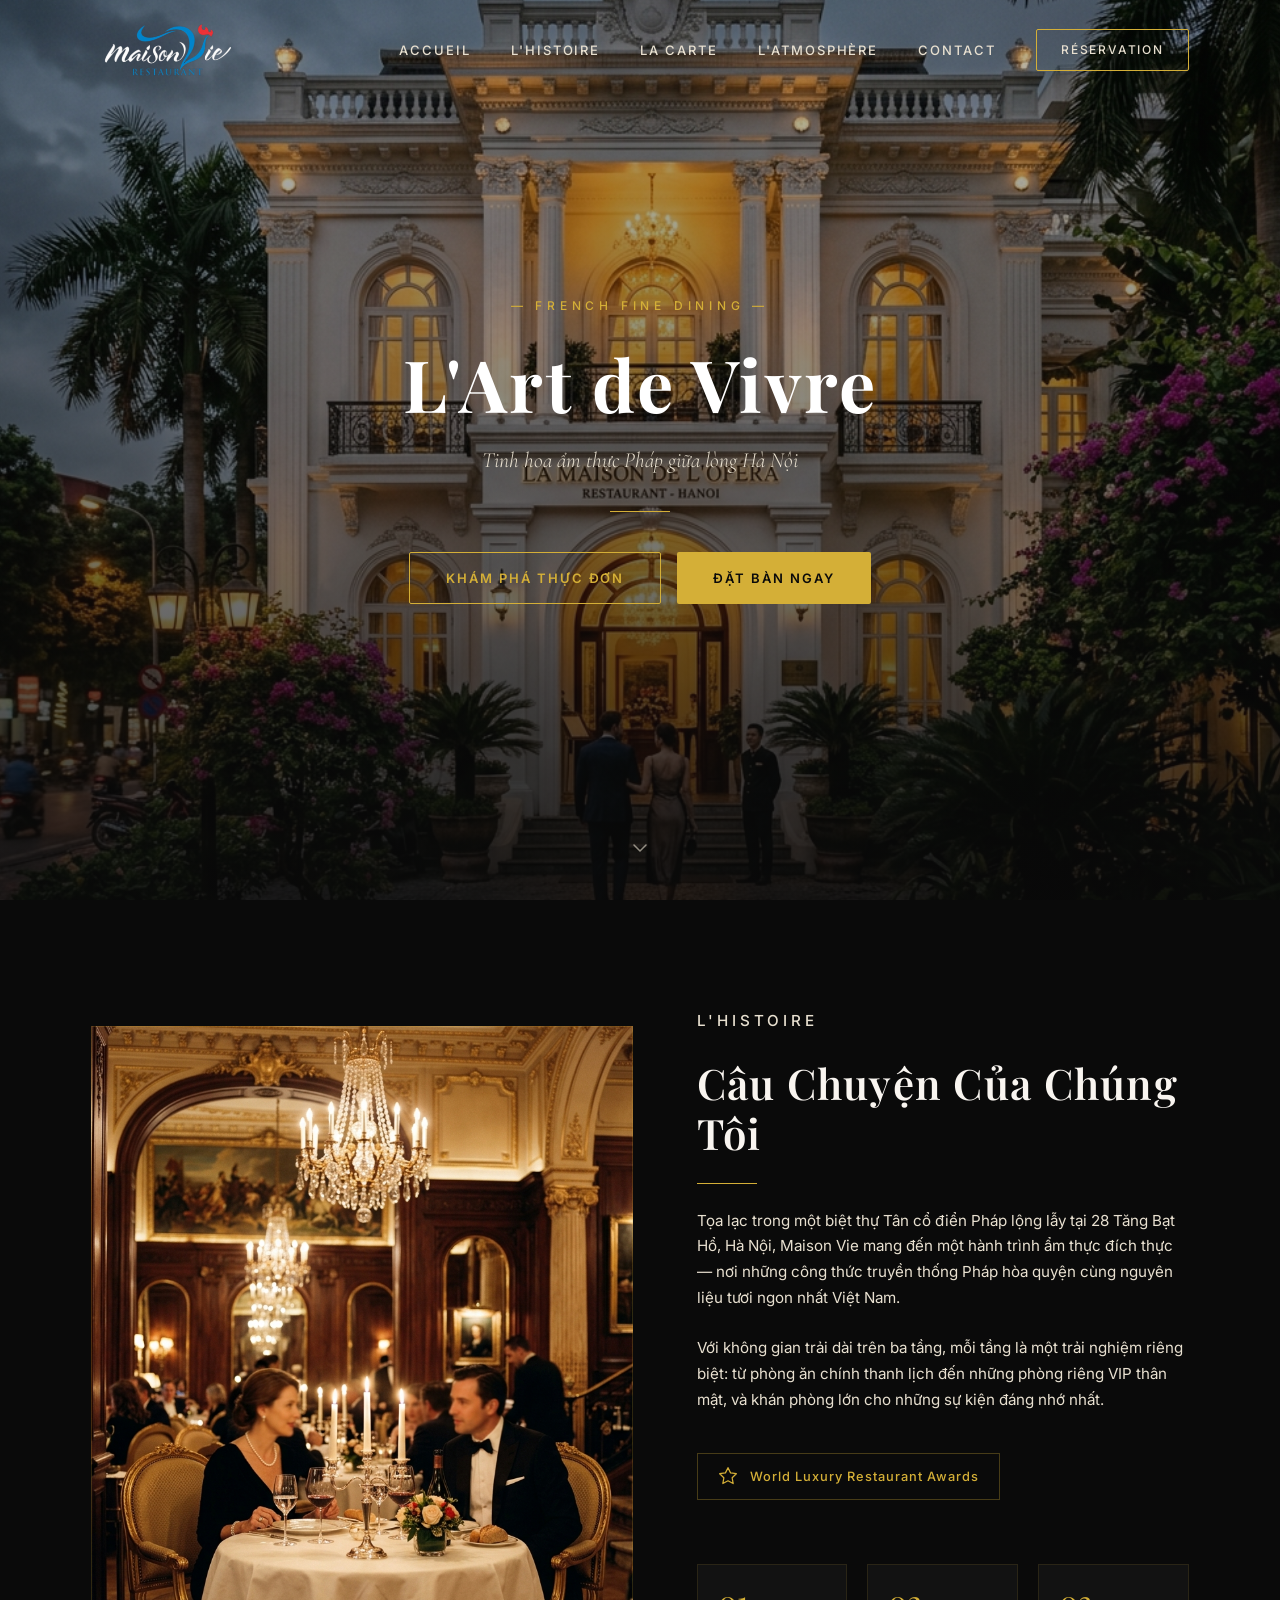
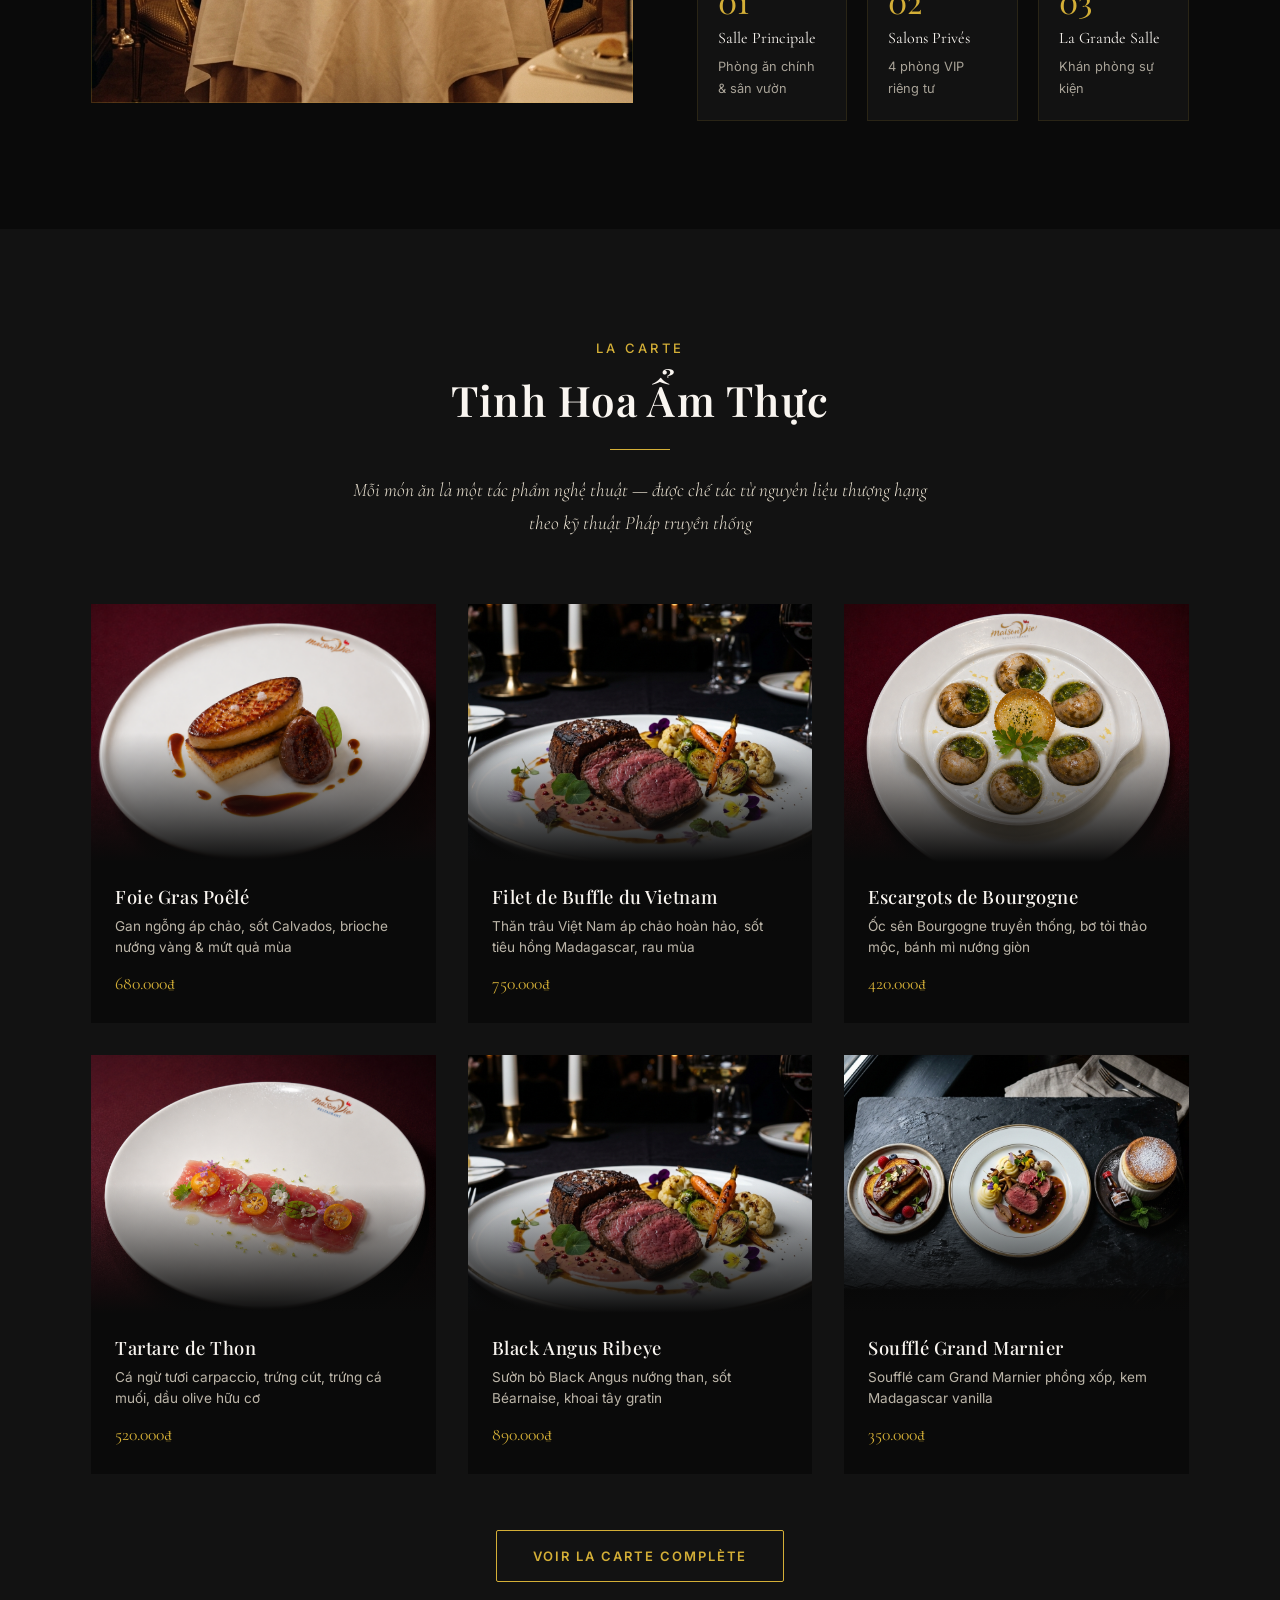
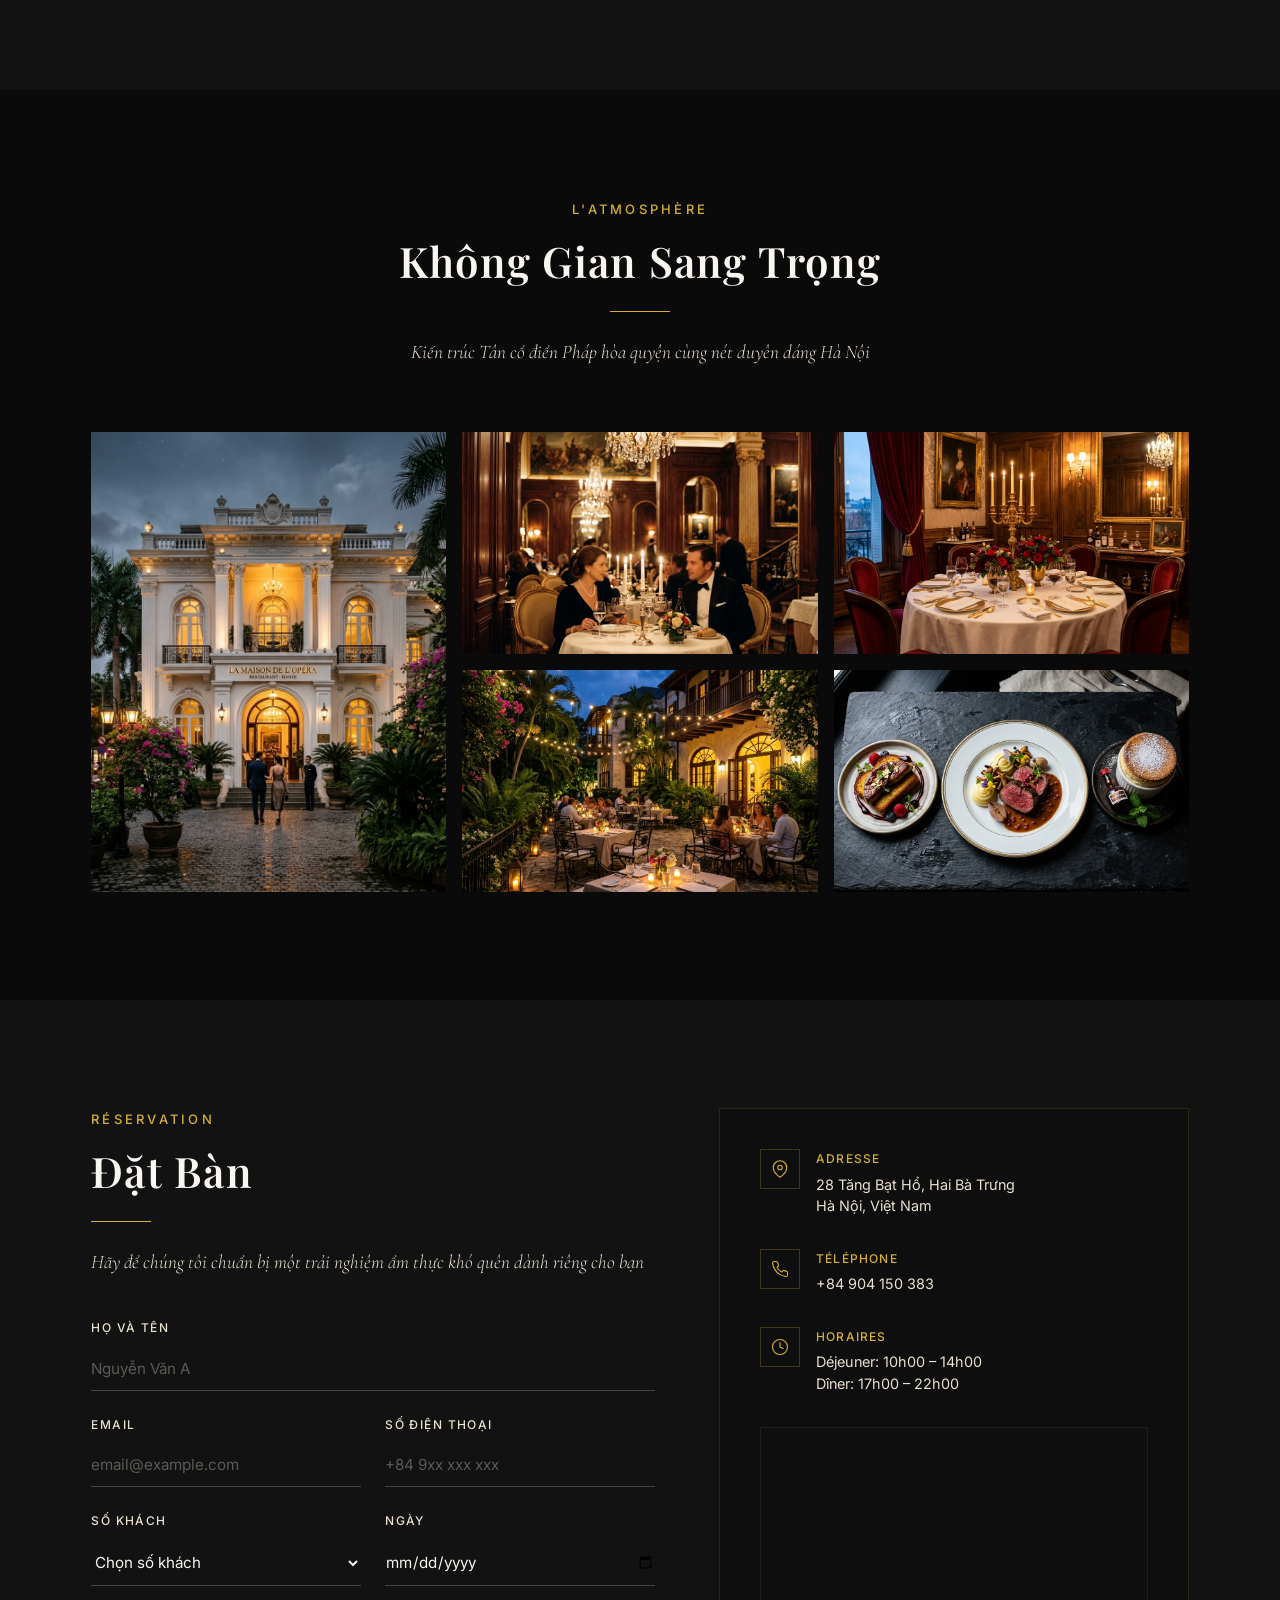
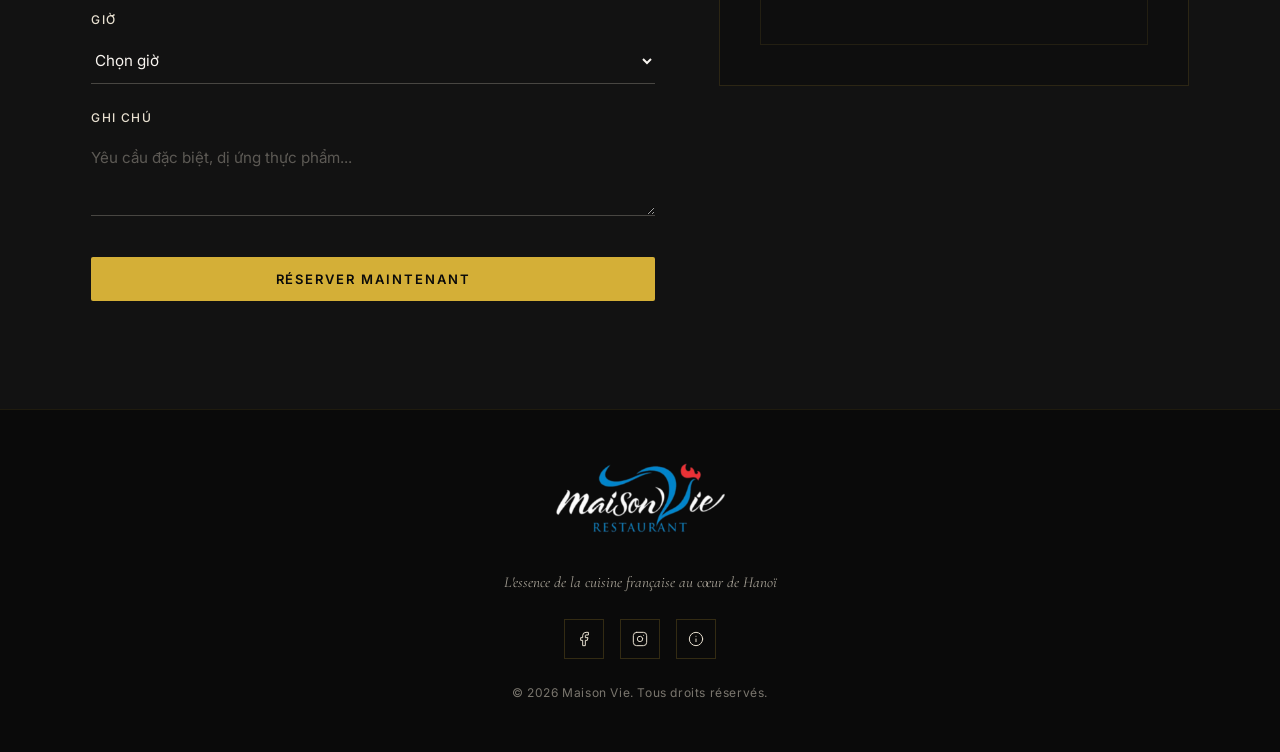
==== index.html @ a7f77b7d "Initial commit - UI/UX Nâng cấp bởi Antigravity" ====
<!DOCTYPE html>
<html lang="vi">
<head>
  <meta charset="UTF-8">
  <meta name="viewport" content="width=device-width, initial-scale=1.0">
  <title>Maison Vie | French Fine Dining — Hà Nội</title>
  <meta name="description" content="Nhà hàng Pháp Fine Dining tại Hà Nội. Trải nghiệm tinh hoa ẩm thực Pháp trong không gian biệt thự Tân cổ điển tại 28 Tăng Bạt Hổ.">
  <meta property="og:title" content="Maison Vie — L'Art de Vivre">
  <meta property="og:description" content="Tinh hoa ẩm thực Pháp giữa lòng Hà Nội. Đặt bàn ngay.">
  <meta property="og:type" content="restaurant">
  <link rel="stylesheet" href="style.css">
</head>
<body>

  <!-- ========== HEADER ========== -->
  <header class="header" id="header">
    <div class="container">
      <a href="index.html" class="logo"><img src="assets/images/logo.png" alt="Maison Vie Logo"></a>
      <nav class="nav-links" id="navLinks">
        <a href="index.html">Accueil</a>
        <a href="about.html">L'Histoire</a>
        <a href="menu.html">La Carte</a>
        <a href="gallery.html">L'Atmosphère</a>
        <a href="contact.html">Contact</a>
        <a href="#reservation" class="btn btn-outline nav-cta">Réservation</a>
      </nav>
      <button class="menu-toggle" id="menuToggle" aria-label="Menu">
        <span></span><span></span><span></span>
      </button>
    </div>
  </header>

  <!-- ========== HERO ========== -->
  <section class="hero" id="hero">
    <div class="hero-bg"></div>
    <div class="hero-overlay"></div>
    <div class="hero-content">
      <p class="hero-label">— French Fine Dining —</p>
      <h1 class="hero-title">L'Art de Vivre</h1>
      <p class="hero-subtitle">Tinh hoa ẩm thực Pháp giữa lòng Hà Nội</p>
      <div class="gold-line gold-line-center"></div>
      <div class="hero-buttons">
        <a href="menu.html" class="btn btn-outline">Khám Phá Thực Đơn</a>
        <a href="#reservation" class="btn btn-gold">Đặt Bàn Ngay</a>
      </div>
    </div>
    <div class="scroll-indicator">
      <svg xmlns="http://www.w3.org/2000/svg" viewBox="0 0 24 24" fill="none" stroke-width="1.5" stroke-linecap="round" stroke-linejoin="round"><path d="M6 9l6 6 6-6"/></svg>
    </div>
  </section>

  <!-- ========== ABOUT / L'HISTOIRE ========== -->
  <section class="about" id="about">
    <div class="container">
      <div class="about-grid">
        <div class="about-image reveal">
          <img src="assets/images/interior.png" alt="Nội thất Maison Vie" loading="lazy">
        </div>
        <div class="about-text">
          <p class="section-label reveal">L'Histoire</p>
          <h2 class="section-title reveal reveal-delay-1">Câu Chuyện Của Chúng Tôi</h2>
          <div class="gold-line reveal reveal-delay-2"></div>
          <p class="reveal reveal-delay-2">
            Tọa lạc trong một biệt thự Tân cổ điển Pháp lộng lẫy tại 28 Tăng Bạt Hổ, Hà Nội, Maison Vie mang đến một hành trình ẩm thực đích thực — nơi những công thức truyền thống Pháp hòa quyện cùng nguyên liệu tươi ngon nhất Việt Nam.
          </p>
          <p class="reveal reveal-delay-3">
            Với không gian trải dài trên ba tầng, mỗi tầng là một trải nghiệm riêng biệt: từ phòng ăn chính thanh lịch đến những phòng riêng VIP thân mật, và khán phòng lớn cho những sự kiện đáng nhớ nhất.
          </p>
          <div class="award-badge reveal reveal-delay-3">
            <svg xmlns="http://www.w3.org/2000/svg" viewBox="0 0 24 24" stroke-width="1.5" stroke-linecap="round" stroke-linejoin="round"><polygon points="12 2 15.09 8.26 22 9.27 17 14.14 18.18 21.02 12 17.77 5.82 21.02 7 14.14 2 9.27 8.91 8.26 12 2"/></svg>
            <span>World Luxury Restaurant Awards</span>
          </div>
          <div class="floors reveal reveal-delay-4">
            <div class="floor-card">
              <div class="floor-number">01</div>
              <div class="floor-name">Salle Principale</div>
              <div class="floor-desc">Phòng ăn chính & sân vườn</div>
            </div>
            <div class="floor-card">
              <div class="floor-number">02</div>
              <div class="floor-name">Salons Privés</div>
              <div class="floor-desc">4 phòng VIP riêng tư</div>
            </div>
            <div class="floor-card">
              <div class="floor-number">03</div>
              <div class="floor-name">La Grande Salle</div>
              <div class="floor-desc">Khán phòng sự kiện</div>
            </div>
          </div>
        </div>
      </div>
    </div>
  </section>

  <!-- ========== MENU / LA CARTE ========== -->
  <section class="menu-section" id="menu">
    <div class="container">
      <div class="menu-header">
        <p class="section-label reveal">La Carte</p>
        <h2 class="section-title reveal reveal-delay-1">Tinh Hoa Ẩm Thực</h2>
        <div class="gold-line gold-line-center reveal reveal-delay-1"></div>
        <p class="section-subtitle reveal reveal-delay-2">Mỗi món ăn là một tác phẩm nghệ thuật — được chế tác từ nguyên liệu thượng hạng theo kỹ thuật Pháp truyền thống</p>
      </div>
      <div class="menu-grid">
        <!-- Card 1 -->
        <div class="menu-card reveal reveal-delay-1">
          <div class="menu-card-image">
            <img src="assets/images/foiegras_new.png" alt="Foie Gras Poêlé" loading="lazy">
          </div>
          <div class="menu-card-body">
            <h3>Foie Gras Poêlé</h3>
            <p>Gan ngỗng áp chảo, sốt Calvados, brioche nướng vàng & mứt quả mùa</p>
            <span class="menu-card-price">680.000₫</span>
          </div>
        </div>
        <!-- Card 2 -->
        <div class="menu-card reveal reveal-delay-2">
          <div class="menu-card-image">
            <img src="assets/images/beef.png" alt="Filet de Buffle" loading="lazy">
          </div>
          <div class="menu-card-body">
            <h3>Filet de Buffle du Vietnam</h3>
            <p>Thăn trâu Việt Nam áp chảo hoàn hảo, sốt tiêu hồng Madagascar, rau mùa</p>
            <span class="menu-card-price">750.000₫</span>
          </div>
        </div>
        <!-- Card 3 -->
        <div class="menu-card reveal reveal-delay-3">
          <div class="menu-card-image">
            <img src="assets/images/escargots_new.png" alt="Escargots de Bourgogne" loading="lazy">
          </div>
          <div class="menu-card-body">
            <h3>Escargots de Bourgogne</h3>
            <p>Ốc sên Bourgogne truyền thống, bơ tỏi thảo mộc, bánh mì nướng giòn</p>
            <span class="menu-card-price">420.000₫</span>
          </div>
        </div>
        <!-- Card 4 -->
        <div class="menu-card reveal reveal-delay-1">
          <div class="menu-card-image">
            <img src="assets/images/tartare_new.png" alt="Tartare de Thon" loading="lazy">
          </div>
          <div class="menu-card-body">
            <h3>Tartare de Thon</h3>
            <p>Cá ngừ tươi carpaccio, trứng cút, trứng cá muối, dầu olive hữu cơ</p>
            <span class="menu-card-price">520.000₫</span>
          </div>
        </div>
        <!-- Card 5 -->
        <div class="menu-card reveal reveal-delay-2">
          <div class="menu-card-image">
            <img src="assets/images/beef.png" alt="Black Angus Ribeye" loading="lazy">
          </div>
          <div class="menu-card-body">
            <h3>Black Angus Ribeye</h3>
            <p>Sườn bò Black Angus nướng than, sốt Béarnaise, khoai tây gratin</p>
            <span class="menu-card-price">890.000₫</span>
          </div>
        </div>
        <!-- Card 6 -->
        <div class="menu-card reveal reveal-delay-3">
          <div class="menu-card-image">
            <img src="assets/images/dishes.png" alt="Soufflé Grand Marnier" loading="lazy">
          </div>
          <div class="menu-card-body">
            <h3>Soufflé Grand Marnier</h3>
            <p>Soufflé cam Grand Marnier phồng xốp, kem Madagascar vanilla</p>
            <span class="menu-card-price">350.000₫</span>
          </div>
        </div>
      </div>
      <div class="menu-cta reveal">
        <a href="menu.html" class="btn btn-outline">Voir La Carte Complète</a>
      </div>
    </div>
  </section>

  <!-- ========== GALLERY / L'ATMOSPHÈRE ========== -->
  <section class="gallery" id="gallery">
    <div class="container">
      <div class="gallery-header">
        <p class="section-label reveal">L'Atmosphère</p>
        <h2 class="section-title reveal reveal-delay-1">Không Gian Sang Trọng</h2>
        <div class="gold-line gold-line-center reveal reveal-delay-1"></div>
        <p class="section-subtitle reveal reveal-delay-2">Kiến trúc Tân cổ điển Pháp hòa quyện cùng nét duyên dáng Hà Nội</p>
      </div>
      <div class="gallery-grid">
        <div class="gallery-item reveal">
          <img src="assets/images/hero.png" alt="Mặt tiền biệt thự" loading="lazy">
          <span class="gallery-caption">La Façade</span>
        </div>
        <div class="gallery-item reveal reveal-delay-1">
          <img src="assets/images/interior.png" alt="Phòng ăn chính" loading="lazy">
          <span class="gallery-caption">Salle Principale</span>
        </div>
        <div class="gallery-item reveal reveal-delay-2">
          <img src="assets/images/vip.png" alt="Phòng VIP" loading="lazy">
          <span class="gallery-caption">Salon Privé</span>
        </div>
        <div class="gallery-item reveal reveal-delay-3">
          <img src="assets/images/garden.png" alt="Sân vườn" loading="lazy">
          <span class="gallery-caption">Le Jardin</span>
        </div>
        <div class="gallery-item reveal reveal-delay-4">
          <img src="assets/images/dishes.png" alt="Bàn tiệc" loading="lazy">
          <span class="gallery-caption">L'Art Culinaire</span>
        </div>
      </div>
    </div>
  </section>

  <!-- ========== RESERVATION ========== -->
  <section class="reservation" id="reservation">
    <div class="container">
      <div class="reservation-grid">
        <div class="reservation-form">
          <div class="reservation-header">
            <p class="section-label reveal">Réservation</p>
            <h2 class="section-title reveal reveal-delay-1">Đặt Bàn</h2>
            <div class="gold-line reveal reveal-delay-1"></div>
            <p class="section-subtitle reveal reveal-delay-2">Hãy để chúng tôi chuẩn bị một trải nghiệm ẩm thực khó quên dành riêng cho bạn</p>
          </div>
          <form id="reservationForm">
            <div class="form-group reveal reveal-delay-2">
              <label for="fullName">Họ và Tên</label>
              <input type="text" id="fullName" name="fullName" placeholder="Nguyễn Văn A" required>
            </div>
            <div class="form-row">
              <div class="form-group reveal reveal-delay-2">
                <label for="email">Email</label>
                <input type="email" id="email" name="email" placeholder="email@example.com">
              </div>
              <div class="form-group reveal reveal-delay-3">
                <label for="phone">Số Điện Thoại</label>
                <input type="tel" id="phone" name="phone" placeholder="+84 9xx xxx xxx" required>
              </div>
            </div>
            <div class="form-row">
              <div class="form-group reveal reveal-delay-3">
                <label for="guests">Số Khách</label>
                <select id="guests" name="guests" required>
                  <option value="">Chọn số khách</option>
                  <option value="1">1 khách</option>
                  <option value="2">2 khách</option>
                  <option value="3">3 khách</option>
                  <option value="4">4 khách</option>
                  <option value="5">5 khách</option>
                  <option value="6">6 khách</option>
                  <option value="7-10">7–10 khách</option>
                  <option value="10+">Trên 10 khách</option>
                </select>
              </div>
              <div class="form-group reveal reveal-delay-3">
                <label for="date">Ngày</label>
                <input type="date" id="date" name="date" required>
              </div>
            </div>
            <div class="form-group reveal reveal-delay-4">
              <label for="time">Giờ</label>
              <select id="time" name="time" required>
                <option value="">Chọn giờ</option>
                <optgroup label="Buổi trưa (10h–14h)">
                  <option value="10:00">10:00</option>
                  <option value="10:30">10:30</option>
                  <option value="11:00">11:00</option>
                  <option value="11:30">11:30</option>
                  <option value="12:00">12:00</option>
                  <option value="12:30">12:30</option>
                  <option value="13:00">13:00</option>
                  <option value="13:30">13:30</option>
                </optgroup>
                <optgroup label="Buổi tối (17h–22h)">
                  <option value="17:00">17:00</option>
                  <option value="17:30">17:30</option>
                  <option value="18:00">18:00</option>
                  <option value="18:30">18:30</option>
                  <option value="19:00">19:00</option>
                  <option value="19:30">19:30</option>
                  <option value="20:00">20:00</option>
                  <option value="20:30">20:30</option>
                  <option value="21:00">21:00</option>
                  <option value="21:30">21:30</option>
                </optgroup>
              </select>
            </div>
            <div class="form-group reveal reveal-delay-4">
              <label for="notes">Ghi Chú</label>
              <textarea id="notes" name="notes" placeholder="Yêu cầu đặc biệt, dị ứng thực phẩm..."></textarea>
            </div>
            <div class="form-submit reveal reveal-delay-5">
              <button type="submit" class="btn btn-gold" style="width: 100%;">Réserver Maintenant</button>
            </div>
          </form>
        </div>
        <div class="contact-info reveal">
          <div class="contact-item">
            <div class="contact-icon">
              <svg xmlns="http://www.w3.org/2000/svg" viewBox="0 0 24 24" stroke-width="1.5" stroke-linecap="round" stroke-linejoin="round"><path d="M21 10c0 7-9 13-9 13s-9-6-9-13a9 9 0 0 1 18 0z"/><circle cx="12" cy="10" r="3"/></svg>
            </div>
            <div>
              <div class="contact-label">Adresse</div>
              <div class="contact-value">28 Tăng Bạt Hổ, Hai Bà Trưng<br>Hà Nội, Việt Nam</div>
            </div>
          </div>
          <div class="contact-item">
            <div class="contact-icon">
              <svg xmlns="http://www.w3.org/2000/svg" viewBox="0 0 24 24" stroke-width="1.5" stroke-linecap="round" stroke-linejoin="round"><path d="M22 16.92v3a2 2 0 0 1-2.18 2 19.79 19.79 0 0 1-8.63-3.07 19.5 19.5 0 0 1-6-6 19.79 19.79 0 0 1-3.07-8.67A2 2 0 0 1 4.11 2h3a2 2 0 0 1 2 1.72c.127.96.361 1.903.7 2.81a2 2 0 0 1-.45 2.11L8.09 9.91a16 16 0 0 0 6 6l1.27-1.27a2 2 0 0 1 2.11-.45c.907.339 1.85.573 2.81.7A2 2 0 0 1 22 16.92z"/></svg>
            </div>
            <div>
              <div class="contact-label">Téléphone</div>
              <div class="contact-value">+84 904 150 383</div>
            </div>
          </div>
          <div class="contact-item">
            <div class="contact-icon">
              <svg xmlns="http://www.w3.org/2000/svg" viewBox="0 0 24 24" stroke-width="1.5" stroke-linecap="round" stroke-linejoin="round"><circle cx="12" cy="12" r="10"/><polyline points="12 6 12 12 16 14"/></svg>
            </div>
            <div>
              <div class="contact-label">Horaires</div>
              <div class="contact-value">
                Déjeuner: 10h00 – 14h00<br>
                Dîner: 17h00 – 22h00
              </div>
            </div>
          </div>
          <div class="map-container">
            <iframe src="https://www.google.com/maps/embed?pb=!1m18!1m12!1m3!1d3724.5!2d105.854!3d21.013!2m3!1f0!2f0!3f0!3m2!1i1024!2i768!4f13.1!3m3!1m2!1s0x0%3A0x0!2zMjHCsDAwJzQ3LjAiTiAxMDXCsDUxJzE0LjAiRQ!5e0!3m2!1svi!2s!4v1700000000000" allowfullscreen loading="lazy" referrerpolicy="no-referrer-when-downgrade"></iframe>
          </div>
        </div>
      </div>
    </div>
  </section>

  <!-- ========== FOOTER ========== -->
  <footer class="footer">
    <div class="container">
      <div class="footer-logo"><img src="assets/images/logo.png" alt="Maison Vie Logo"></div>
      <p class="footer-tagline">L'essence de la cuisine française au cœur de Hanoï</p>
      <div class="social-links">
        <a href="https://facebook.com" target="_blank" aria-label="Facebook">
          <svg xmlns="http://www.w3.org/2000/svg" viewBox="0 0 24 24" stroke-width="1.5" stroke-linecap="round" stroke-linejoin="round"><path d="M18 2h-3a5 5 0 0 0-5 5v3H7v4h3v8h4v-8h3l1-4h-4V7a1 1 0 0 1 1-1h3z"/></svg>
        </a>
        <a href="https://instagram.com" target="_blank" aria-label="Instagram">
          <svg xmlns="http://www.w3.org/2000/svg" viewBox="0 0 24 24" stroke-width="1.5" stroke-linecap="round" stroke-linejoin="round"><rect x="2" y="2" width="20" height="20" rx="5" ry="5"/><path d="M16 11.37A4 4 0 1 1 12.63 8 4 4 0 0 1 16 11.37z"/><line x1="17.5" y1="6.5" x2="17.51" y2="6.5"/></svg>
        </a>
        <a href="https://tripadvisor.com" target="_blank" aria-label="TripAdvisor">
          <svg xmlns="http://www.w3.org/2000/svg" viewBox="0 0 24 24" stroke-width="1.5" stroke-linecap="round" stroke-linejoin="round"><circle cx="12" cy="12" r="10"/><path d="M12 16v-4"/><path d="M12 8h.01"/></svg>
        </a>
      </div>
      <p class="footer-copy">© 2026 Maison Vie. Tous droits réservés.</p>
    </div>
  </footer>

  <script src="script.js"></script>
</body>
</html>
---- style.css ----
/* ============================================
   MAISON VIE — Design System & Styles
   French Fine Dining Landing Page
   ============================================ */

/* --- Google Fonts --- */
@import url('https://fonts.googleapis.com/css2?family=Playfair+Display:ital,wght@0,400;0,600;0,700;1,400;1,700&family=Cormorant+Garamond:ital,wght@0,300;0,400;0,500;0,600;1,300;1,400;1,500&family=Inter:wght@300;400;500;600;700&display=swap');

/* --- CSS Variables (Design Tokens) --- */
:root {
  /* Colors */
  --noir:         #0A0A0A;
  --noir-doux:    #121212;
  --charcoal:     #1E1E1E;
  --ivoire:       #F9F5F0;
  --ivoire-doux:  #E8E0D0;
  --or:           #D4AF37;
  --or-clair:     #E8C547;
  --or-sombre:    #B8860B;
  --bordeaux:     #722F37;
  --bordeaux-clair: #8B3A44;
  --blanc:        #FFFFFF;

  /* Typography */
  --font-display: 'Playfair Display', Georgia, serif;
  --font-accent:  'Cormorant Garamond', 'Times New Roman', serif;
  --font-body:    'Inter', -apple-system, sans-serif;

  /* Spacing */
  --container: 1200px;
  --section-py: clamp(80px, 12vh, 160px);
  --gap: 2rem;
  
  /* Effects */
  --glass: rgba(10, 10, 10, 0.75);
  --glass-border: rgba(212, 175, 55, 0.15);
  --shadow-premium: 0 20px 50px rgba(0, 0, 0, 0.5);
}

/* --- Reset & Base --- */
*, *::before, *::after { box-sizing: border-box; margin: 0; padding: 0; }

html {
  scroll-behavior: smooth;
  font-size: 16px;
  -webkit-font-smoothing: antialiased;
}

body {
  font-family: var(--font-body);
  background-color: var(--noir);
  color: var(--ivoire);
  line-height: 1.7;
  overflow-x: hidden;
}

img { max-width: 100%; height: auto; display: block; }
a { color: inherit; text-decoration: none; }
ul { list-style: none; }

.container {
  max-width: var(--container);
  margin: 0 auto;
  padding: 0 clamp(1rem, 4vw, 4rem);
}

/* --- Typography --- */
h1, h2, h3, h4 {
  font-family: var(--font-display);
  line-height: 1.2;
  letter-spacing: 0.03em;
}

h1 { font-size: clamp(2.2rem, 5vw, 4.5rem); font-weight: 700; }
h2 { font-size: clamp(1.75rem, 3.5vw, 2.625rem); font-weight: 600; }
h3 { font-family: var(--font-accent); font-size: clamp(1.375rem, 2vw, 1.75rem); font-weight: 500; }

.section-label {
  font-family: var(--font-body);
  font-size: 0.8125rem;
  font-weight: 500;
  text-transform: uppercase;
  letter-spacing: 0.25em;
  color: var(--or);
  margin-bottom: 1rem;
}

.section-title {
  margin-bottom: 1.5rem;
  color: var(--ivoire);
}

.section-subtitle {
  font-family: var(--font-accent);
  font-size: clamp(1rem, 1.5vw, 1.25rem);
  font-weight: 300;
  font-style: italic;
  color: var(--ivoire-doux);
  max-width: 600px;
}

/* --- Buttons --- */
.btn {
  display: inline-flex;
  align-items: center;
  justify-content: center;
  padding: 14px 36px;
  font-family: var(--font-body);
  font-size: 0.8125rem;
  font-weight: 600;
  letter-spacing: 0.15em;
  text-transform: uppercase;
  border-radius: 2px;
  cursor: pointer;
  transition: all 0.4s cubic-bezier(0.25, 0.46, 0.45, 0.94);
  border: none;
  position: relative;
  overflow: hidden;
}

.btn-gold {
  background: var(--or);
  color: var(--noir);
}
.btn-gold:hover {
  background: var(--or-clair);
  transform: translateY(-2px);
  box-shadow: 0 8px 30px rgba(212, 175, 55, 0.3);
}

.btn-outline {
  background: transparent;
  color: var(--or);
  border: 1px solid var(--or);
}
.btn-outline:hover {
  background: var(--or);
  color: var(--noir);
  transform: translateY(-2px);
  box-shadow: 0 8px 30px rgba(212, 175, 55, 0.2);
}

/* Shimmer effect on CTA */
.btn-gold::after {
  content: '';
  position: absolute;
  top: -50%; left: -50%;
  width: 200%; height: 200%;
  background: linear-gradient(
    to right,
    transparent 0%,
    rgba(255,255,255,0.15) 50%,
    transparent 100%
  );
  transform: rotate(30deg) translateX(-100%);
  transition: none;
}
.btn-gold:hover::after {
  animation: shimmer 0.6s ease forwards;
}

@keyframes shimmer {
  to { transform: rotate(30deg) translateX(100%); }
}

/* --- Decorative Elements --- */
.gold-line {
  width: 60px;
  height: 1px;
  background: var(--or);
  margin: 1.5rem 0;
}

.gold-line-center {
  margin-left: auto;
  margin-right: auto;
}

/* ============================================
   HEADER / NAVIGATION
   ============================================ */
.header {
  position: fixed;
  top: 0; left: 0;
  width: 100%;
  z-index: 1000;
  padding: 1.25rem 0;
  transition: all 0.4s ease;
}

.header.scrolled {
  background: var(--glass);
  backdrop-filter: blur(25px) saturate(180%);
  -webkit-backdrop-filter: blur(25px) saturate(180%);
  border-bottom: 1px solid var(--glass-border);
  padding: 0.7rem 0;
  box-shadow: 0 10px 30px rgba(0, 0, 0, 0.3);
}

.header .container {
  display: flex;
  align-items: center;
  justify-content: space-between;
}

.logo {
  font-family: var(--font-display);
  font-size: 1.5rem;
  font-weight: 700;
  letter-spacing: 0.3em;
  color: var(--or);
  text-transform: uppercase;
}

.logo img {
  height: 60px;
  width: auto;
  display: block;
  transition: height 0.3s ease;
}

.header.scrolled .logo img {
  height: 45px;
}

.nav-links {
  display: flex;
  gap: 2.5rem;
  align-items: center;
}

.nav-links a {
  font-size: 0.8125rem;
  font-weight: 500;
  letter-spacing: 0.15em;
  text-transform: uppercase;
  color: var(--ivoire-doux);
  transition: color 0.3s ease;
  position: relative;
}

.nav-links a::after {
  content: '';
  position: absolute;
  bottom: -4px; left: 0;
  width: 0; height: 1px;
  background: var(--or);
  transition: width 0.3s ease;
}

.nav-links a:hover { color: var(--or); }
.nav-links a:hover::after { width: 100%; }

.nav-cta {
  padding: 10px 24px !important;
  font-size: 0.75rem !important;
}

/* Mobile menu toggle */
.menu-toggle {
  display: none;
  flex-direction: column;
  gap: 5px;
  cursor: pointer;
  background: none;
  border: none;
  padding: 4px;
}

.menu-toggle span {
  width: 24px;
  height: 1.5px;
  background: var(--ivoire);
  transition: all 0.3s ease;
}

/* ============================================
   HERO SECTION
   ============================================ */
.hero {
  position: relative;
  height: 100vh;
  min-height: 600px;
  display: flex;
  align-items: center;
  justify-content: center;
  text-align: center;
  overflow: hidden;
}

.hero-bg {
  position: absolute;
  inset: 0;
  background: url('assets/images/hero.png') center/cover no-repeat;
  transform: scale(1.05);
  transition: transform 0.3s ease;
}

.hero-overlay {
  position: absolute;
  inset: 0;
  background: linear-gradient(
    to bottom,
    rgba(10, 10, 10, 0.25) 0%,
    rgba(10, 10, 10, 0.55) 60%,
    rgba(10, 10, 10, 0.85) 100%
  );
}

.hero-content {
  position: relative;
  z-index: 2;
  max-width: 800px;
  padding: 0 2rem;
}

.hero-label {
  font-family: var(--font-body);
  font-size: 0.75rem;
  font-weight: 500;
  letter-spacing: 0.4em;
  text-transform: uppercase;
  color: var(--or);
  margin-bottom: 1.5rem;
}

.hero-title {
  font-size: clamp(2.5rem, 6vw, 4.5rem);
  color: var(--blanc);
  margin-bottom: 1rem;
}

.hero-subtitle {
  font-family: var(--font-accent);
  font-size: clamp(1rem, 2vw, 1.35rem);
  font-weight: 300;
  font-style: italic;
  color: var(--ivoire-doux);
  margin-bottom: 2rem;
}

.hero-buttons {
  display: flex;
  gap: 1rem;
  justify-content: center;
  flex-wrap: wrap;
  margin-top: 2.5rem;
}

.scroll-indicator {
  position: absolute;
  bottom: 2rem;
  left: 50%;
  transform: translateX(-50%);
  z-index: 2;
  animation: bounce 2s infinite;
  opacity: 0.6;
}

.scroll-indicator svg {
  width: 24px;
  height: 24px;
  stroke: var(--ivoire-doux);
}

@keyframes bounce {
  0%, 20%, 50%, 80%, 100% { transform: translateX(-50%) translateY(0); }
  40% { transform: translateX(-50%) translateY(-8px); }
  60% { transform: translateX(-50%) translateY(-4px); }
}

/* ============================================
   ABOUT / L'HISTOIRE SECTION
   ============================================ */
.about {
  padding: var(--section-py) 0;
  background: var(--noir);
}

.about-grid {
  display: grid;
  grid-template-columns: 1.1fr 1fr;
  gap: 4rem;
  align-items: center;
}

.about-image {
  position: relative;
  overflow: hidden;
  aspect-ratio: 4/5;
}

.about-image img {
  width: 100%;
  height: 100%;
  object-fit: cover;
  transition: transform 0.6s ease;
}

.about-image:hover img {
  transform: scale(1.03);
}

.about-image::after {
  content: '';
  position: absolute;
  inset: 0;
  border: 1px solid rgba(212, 175, 55, 0.2);
  pointer-events: none;
}

.about-text p {
  color: var(--ivoire-doux);
  margin-bottom: 1.5rem;
  font-size: 0.95rem;
}

.award-badge {
  display: inline-flex;
  align-items: center;
  gap: 0.75rem;
  padding: 12px 20px;
  border: 1px solid rgba(212, 175, 55, 0.3);
  margin-top: 1rem;
  margin-bottom: 2rem;
}

.award-badge svg {
  width: 20px;
  height: 20px;
  stroke: var(--or);
  fill: none;
}

.award-badge span {
  font-size: 0.8rem;
  letter-spacing: 0.08em;
  color: var(--or);
  font-weight: 500;
}

/* Floor cards */
.floors {
  display: grid;
  grid-template-columns: repeat(3, 1fr);
  gap: 1.25rem;
  margin-top: 2rem;
}

.floor-card {
  padding: 1.25rem;
  border: 1px solid rgba(212, 175, 55, 0.12);
  background: rgba(26, 26, 26, 0.5);
  transition: all 0.3s ease;
}

.floor-card:hover {
  border-color: rgba(212, 175, 55, 0.35);
  transform: translateY(-4px);
  box-shadow: 0 12px 40px rgba(0, 0, 0, 0.3);
}

.floor-number {
  font-family: var(--font-display);
  font-size: 2rem;
  color: var(--or);
  line-height: 1;
  margin-bottom: 0.5rem;
}

.floor-name {
  font-family: var(--font-accent);
  font-size: 1rem;
  color: var(--ivoire);
  margin-bottom: 0.25rem;
}

.floor-desc {
  font-size: 0.8rem;
  color: var(--ivoire-doux);
  opacity: 0.7;
}

/* ============================================
   MENU / LA CARTE SECTION
   ============================================ */
.menu-section {
  padding: var(--section-py) 0;
  background: var(--noir-doux);
}

.menu-header {
  text-align: center;
  margin-bottom: 4rem;
}

.menu-header .section-subtitle {
  margin-left: auto;
  margin-right: auto;
}

.menu-grid {
  display: grid;
  grid-template-columns: repeat(3, 1fr);
  gap: 2rem;
}

.menu-card {
  position: relative;
  overflow: hidden;
  background: var(--noir);
  transition: transform 0.4s ease, box-shadow 0.4s ease;
}

.menu-card:hover {
  transform: translateY(-6px);
  box-shadow: 0 20px 50px rgba(0, 0, 0, 0.4);
}

.menu-card-image {
  position: relative;
  overflow: hidden;
  aspect-ratio: 4/3;
}

.menu-card-image img {
  width: 100%;
  height: 100%;
  object-fit: cover;
  transition: transform 0.6s ease;
}

.menu-card:hover .menu-card-image img {
  transform: scale(1.08);
}

.menu-card-image::after {
  content: '';
  position: absolute;
  bottom: 0; left: 0; right: 0;
  height: 50%;
  background: linear-gradient(to top, var(--noir), transparent);
}

.menu-card-body {
  padding: 1.5rem;
}

.menu-card-body h3 {
  font-family: var(--font-display);
  font-size: 1.15rem;
  color: var(--ivoire);
  margin-bottom: 0.5rem;
}

.menu-card-body p {
  font-size: 0.85rem;
  color: var(--ivoire-doux);
  opacity: 0.8;
  line-height: 1.5;
}

.menu-card-price {
  display: block;
  font-family: var(--font-accent);
  font-size: 1.1rem;
  color: var(--or);
  margin-top: 0.75rem;
}

.menu-cta {
  text-align: center;
  margin-top: 3.5rem;
}

/* ============================================
   GALLERY / L'ATMOSPHÈRE SECTION
   ============================================ */
.gallery {
  padding: var(--section-py) 0;
  background: var(--noir);
}

.gallery-header {
  text-align: center;
  margin-bottom: 4rem;
}

.gallery-header .section-subtitle {
  margin-left: auto;
  margin-right: auto;
}

.gallery-grid {
  display: grid;
  grid-template-columns: repeat(3, 1fr);
  grid-template-rows: auto auto;
  gap: 1rem;
}

.gallery-item {
  position: relative;
  overflow: hidden;
  cursor: pointer;
}

.gallery-item:nth-child(1) {
  grid-column: 1 / 2;
  grid-row: 1 / 3;
  aspect-ratio: auto;
}

.gallery-item:nth-child(2),
.gallery-item:nth-child(3) {
  aspect-ratio: 16/10;
}

.gallery-item:nth-child(4),
.gallery-item:nth-child(5) {
  aspect-ratio: 16/10;
}

.gallery-item img {
  width: 100%;
  height: 100%;
  object-fit: cover;
  transition: transform 0.6s ease;
}

.gallery-item:hover img {
  transform: scale(1.06);
}

.gallery-item::after {
  content: '';
  position: absolute;
  inset: 0;
  background: linear-gradient(to top, rgba(10,10,10,0.6), transparent 50%);
  opacity: 0;
  transition: opacity 0.4s ease;
}

.gallery-item:hover::after {
  opacity: 1;
}

.gallery-caption {
  position: absolute;
  bottom: 1rem; left: 1rem;
  font-family: var(--font-accent);
  font-size: 1rem;
  font-style: italic;
  color: var(--ivoire);
  opacity: 0;
  transform: translateY(10px);
  transition: all 0.4s ease;
  z-index: 2;
}

.gallery-item:hover .gallery-caption {
  opacity: 1;
  transform: translateY(0);
}

/* ============================================
   RESERVATION SECTION
   ============================================ */
.reservation {
  padding: var(--section-py) 0;
  background: var(--noir-doux);
}

.reservation-grid {
  display: grid;
  grid-template-columns: 1.2fr 1fr;
  gap: 4rem;
  align-items: start;
}

.reservation-header {
  margin-bottom: 2.5rem;
}

.form-group {
  margin-bottom: 1.5rem;
}

.form-group label {
  display: block;
  font-size: 0.75rem;
  font-weight: 500;
  letter-spacing: 0.12em;
  text-transform: uppercase;
  color: var(--ivoire-doux);
  margin-bottom: 0.5rem;
}

.form-group input,
.form-group select,
.form-group textarea {
  width: 100%;
  padding: 12px 0;
  font-family: var(--font-body);
  font-size: 0.95rem;
  color: var(--ivoire);
  background: transparent;
  border: none;
  border-bottom: 1px solid rgba(232, 224, 208, 0.25);
  outline: none;
  transition: border-color 0.3s ease;
}

.form-group input:focus,
.form-group select:focus,
.form-group textarea:focus {
  border-bottom-color: var(--or);
}

.form-group input::placeholder,
.form-group textarea::placeholder {
  color: rgba(232, 224, 208, 0.35);
}

.form-group select option {
  background: var(--noir-doux);
  color: var(--ivoire);
}

.form-group textarea {
  resize: vertical;
  min-height: 80px;
}

.form-row {
  display: grid;
  grid-template-columns: 1fr 1fr;
  gap: 1.5rem;
}

.form-submit {
  margin-top: 2rem;
}

/* Contact info */
.contact-info {
  padding: 2.5rem;
  border: 1px solid rgba(212, 175, 55, 0.15);
  background: rgba(10, 10, 10, 0.5);
}

.contact-item {
  display: flex;
  gap: 1rem;
  align-items: flex-start;
  margin-bottom: 2rem;
}

.contact-item:last-child {
  margin-bottom: 0;
}

.contact-icon {
  flex-shrink: 0;
  width: 40px;
  height: 40px;
  display: flex;
  align-items: center;
  justify-content: center;
  border: 1px solid rgba(212, 175, 55, 0.25);
}

.contact-icon svg {
  width: 18px;
  height: 18px;
  stroke: var(--or);
  fill: none;
}

.contact-label {
  font-size: 0.75rem;
  font-weight: 500;
  letter-spacing: 0.1em;
  text-transform: uppercase;
  color: var(--or);
  margin-bottom: 0.25rem;
}

.contact-value {
  font-size: 0.9rem;
  color: var(--ivoire-doux);
  line-height: 1.5;
}

.map-container {
  margin-top: 2rem;
  aspect-ratio: 16/9;
  border: 1px solid rgba(212, 175, 55, 0.1);
  overflow: hidden;
}

.map-container iframe {
  width: 100%;
  height: 100%;
  border: 0;
  filter: grayscale(0.8) contrast(1.1) brightness(0.7);
  transition: filter 0.4s ease;
}

.map-container:hover iframe {
  filter: grayscale(0.3) contrast(1) brightness(0.9);
}

/* ============================================
   FOOTER
   ============================================ */
.footer {
  padding: 3rem 0;
  background: var(--noir);
  border-top: 1px solid rgba(212, 175, 55, 0.1);
}

.footer .container {
  display: flex;
  flex-direction: column;
  align-items: center;
  text-align: center;
  gap: 1.5rem;
}

.footer-logo img {
  height: 80px;
  width: auto;
  margin-bottom: 0.5rem;
}

.footer-tagline {
  font-family: var(--font-accent);
  font-size: 0.95rem;
  font-style: italic;
  color: var(--ivoire-doux);
  opacity: 0.7;
}

.social-links {
  display: flex;
  gap: 1rem;
}

.social-links a {
  width: 40px;
  height: 40px;
  display: flex;
  align-items: center;
  justify-content: center;
  border: 1px solid rgba(212, 175, 55, 0.2);
  transition: all 0.3s ease;
}

.social-links a:hover {
  border-color: var(--or);
  background: rgba(212, 175, 55, 0.1);
}

.social-links a svg {
  width: 16px;
  height: 16px;
  stroke: var(--ivoire-doux);
  fill: none;
  transition: stroke 0.3s ease;
}

.social-links a:hover svg {
  stroke: var(--or);
}

.footer-copy {
  font-size: 0.75rem;
  color: var(--ivoire-doux);
  opacity: 0.5;
  letter-spacing: 0.05em;
}

/* ============================================
   SCROLL ANIMATIONS
   ============================================ */
.reveal {
  opacity: 0;
  transform: translateY(30px);
  transition: opacity 0.8s ease-out, transform 0.8s ease-out;
}

.reveal.visible {
  opacity: 1;
  transform: translateY(0);
}

.reveal-delay-1 { transition-delay: 0.1s; }
.reveal-delay-2 { transition-delay: 0.2s; }
.reveal-delay-3 { transition-delay: 0.3s; }
.reveal-delay-4 { transition-delay: 0.4s; }
.reveal-delay-5 { transition-delay: 0.5s; }

/* ============================================
   RESPONSIVE
   ============================================ */
@media (max-width: 1024px) {
  .about-grid { grid-template-columns: 1fr; gap: 2.5rem; }
  .about-image { aspect-ratio: 16/9; max-height: 400px; }
  .menu-grid { grid-template-columns: repeat(2, 1fr); }
  .reservation-grid { grid-template-columns: 1fr; gap: 3rem; }
  .gallery-grid { grid-template-columns: repeat(2, 1fr); }
  .gallery-item:nth-child(1) { grid-column: 1 / 2; grid-row: auto; aspect-ratio: 16/10; }
}

@media (max-width: 768px) {
  .nav-links { display: none; }
  .menu-toggle { display: flex; }

  .nav-links.active {
    display: flex;
    flex-direction: column;
    position: fixed;
    top: 0; left: 0;
    width: 100%; height: 100vh;
    background: rgba(10, 10, 10, 0.97);
    backdrop-filter: blur(20px);
    align-items: center;
    justify-content: center;
    gap: 2rem;
    z-index: 999;
  }

  .nav-links.active a {
    font-size: 1.1rem;
    letter-spacing: 0.2em;
  }

  .floors { grid-template-columns: 1fr; }
  .menu-grid { grid-template-columns: 1fr; max-width: 400px; margin: 0 auto; }
  .gallery-grid { grid-template-columns: 1fr; }
  .form-row { grid-template-columns: 1fr; }

  .hero-title { font-size: clamp(2rem, 8vw, 2.8rem); }
  .hero-buttons { flex-direction: column; align-items: center; }
  .btn { width: 100%; max-width: 280px; }
}

@media (max-width: 480px) {
  .logo { font-size: 1.1rem; letter-spacing: 0.2em; }
  .contact-info { padding: 1.5rem; }
}
/* ============================================
   SUB-PAGE HEADER (For non-home pages)
   ============================================ */
.page-header {
  position: relative;
  padding: 180px 0 100px;
  background: var(--noir-doux);
  text-align: center;
  overflow: hidden;
}

.page-header::before {
  content: '';
  position: absolute;
  inset: 0;
  background: url('assets/images/interior.png') center/cover no-repeat;
  opacity: 0.15;
  filter: grayscale(1);
}

.page-header .container {
  position: relative;
  z-index: 2;
}

/* ============================================
   MENU PAGE SPECIFIC
   ============================================ */
.menu-nav {
  display: flex;
  justify-content: center;
  gap: 2rem;
  margin-bottom: 4rem;
  flex-wrap: wrap;
}

.menu-nav-btn {
  font-family: var(--font-accent);
  font-size: 1.1rem;
  font-style: italic;
  color: var(--ivoire-doux);
  padding-bottom: 5px;
  border-bottom: 1px solid transparent;
  cursor: pointer;
  transition: all 0.3s ease;
}

.menu-nav-btn.active,
.menu-nav-btn:hover {
  color: var(--or);
  border-bottom-color: var(--or);
}

.menu-category {
  margin-bottom: 6rem;
}

.category-title {
  display: flex;
  align-items: center;
  gap: 2rem;
  margin-bottom: 3rem;
}

.category-title h2 {
  font-family: var(--font-accent);
  font-size: 2rem;
  font-style: italic;
  white-space: nowrap;
}

.category-title::after {
  content: '';
  flex-grow: 1;
  height: 1px;
  background: linear-gradient(to right, var(--or), transparent);
}

.full-menu-grid {
  display: grid;
  grid-template-columns: repeat(2, 1fr);
  gap: 4rem 6rem;
}

.menu-item {
  display: flex;
  justify-content: space-between;
  gap: 2rem;
  padding-bottom: 1.5rem;
  border-bottom: 1px solid rgba(212, 175, 55, 0.1);
  transition: transform 0.3s ease;
}

.menu-item:hover {
  transform: translateX(10px);
}

.menu-item-info h3 {
  font-size: 1.2rem;
  margin-bottom: 0.5rem;
}

.menu-item-info p {
  font-size: 0.85rem;
  color: var(--ivoire-doux);
  opacity: 0.7;
}

.menu-item-price {
  font-family: var(--font-accent);
  font-size: 1.2rem;
  color: var(--or);
  white-space: nowrap;
}

/* ============================================
   SUCCESS PAGE
   ============================================ */
.success-content {
  padding: 100px 0;
  text-align: center;
  max-width: 600px;
  margin: 0 auto;
}

.success-icon {
  width: 80px;
  height: 80px;
  border: 2px solid var(--or);
  display: flex;
  align-items: center;
  justify-content: center;
  margin: 0 auto 2rem;
  border-radius: 50%;
}

.success-icon svg {
  width: 40px;
  height: 40px;
  stroke: var(--or);
}

/* ============================================
   RESPONSIVE (ADDITIONS)
   ============================================ */
@media (max-width: 768px) {
  .full-menu-grid { grid-template-columns: 1fr; gap: 2rem; }
  .menu-nav { gap: 1rem; }
  .page-header { padding: 140px 0 60px; }
}
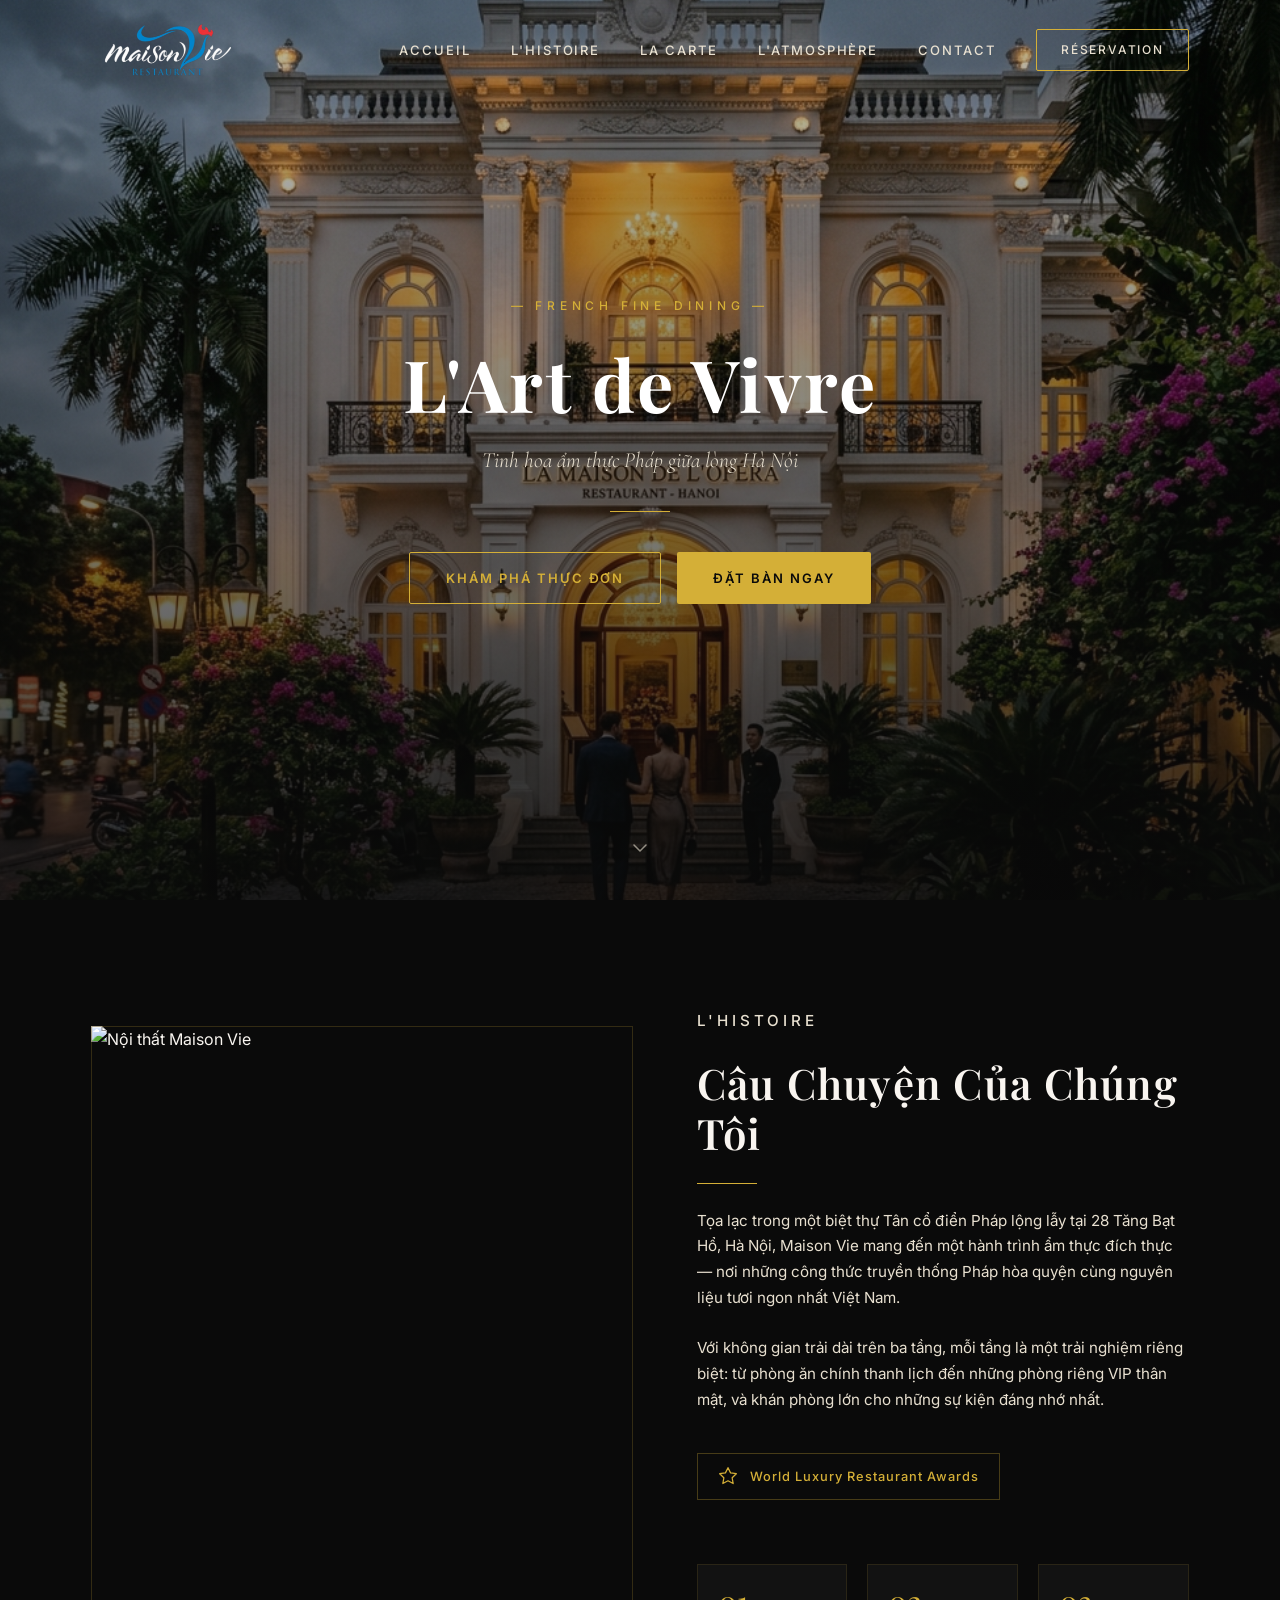
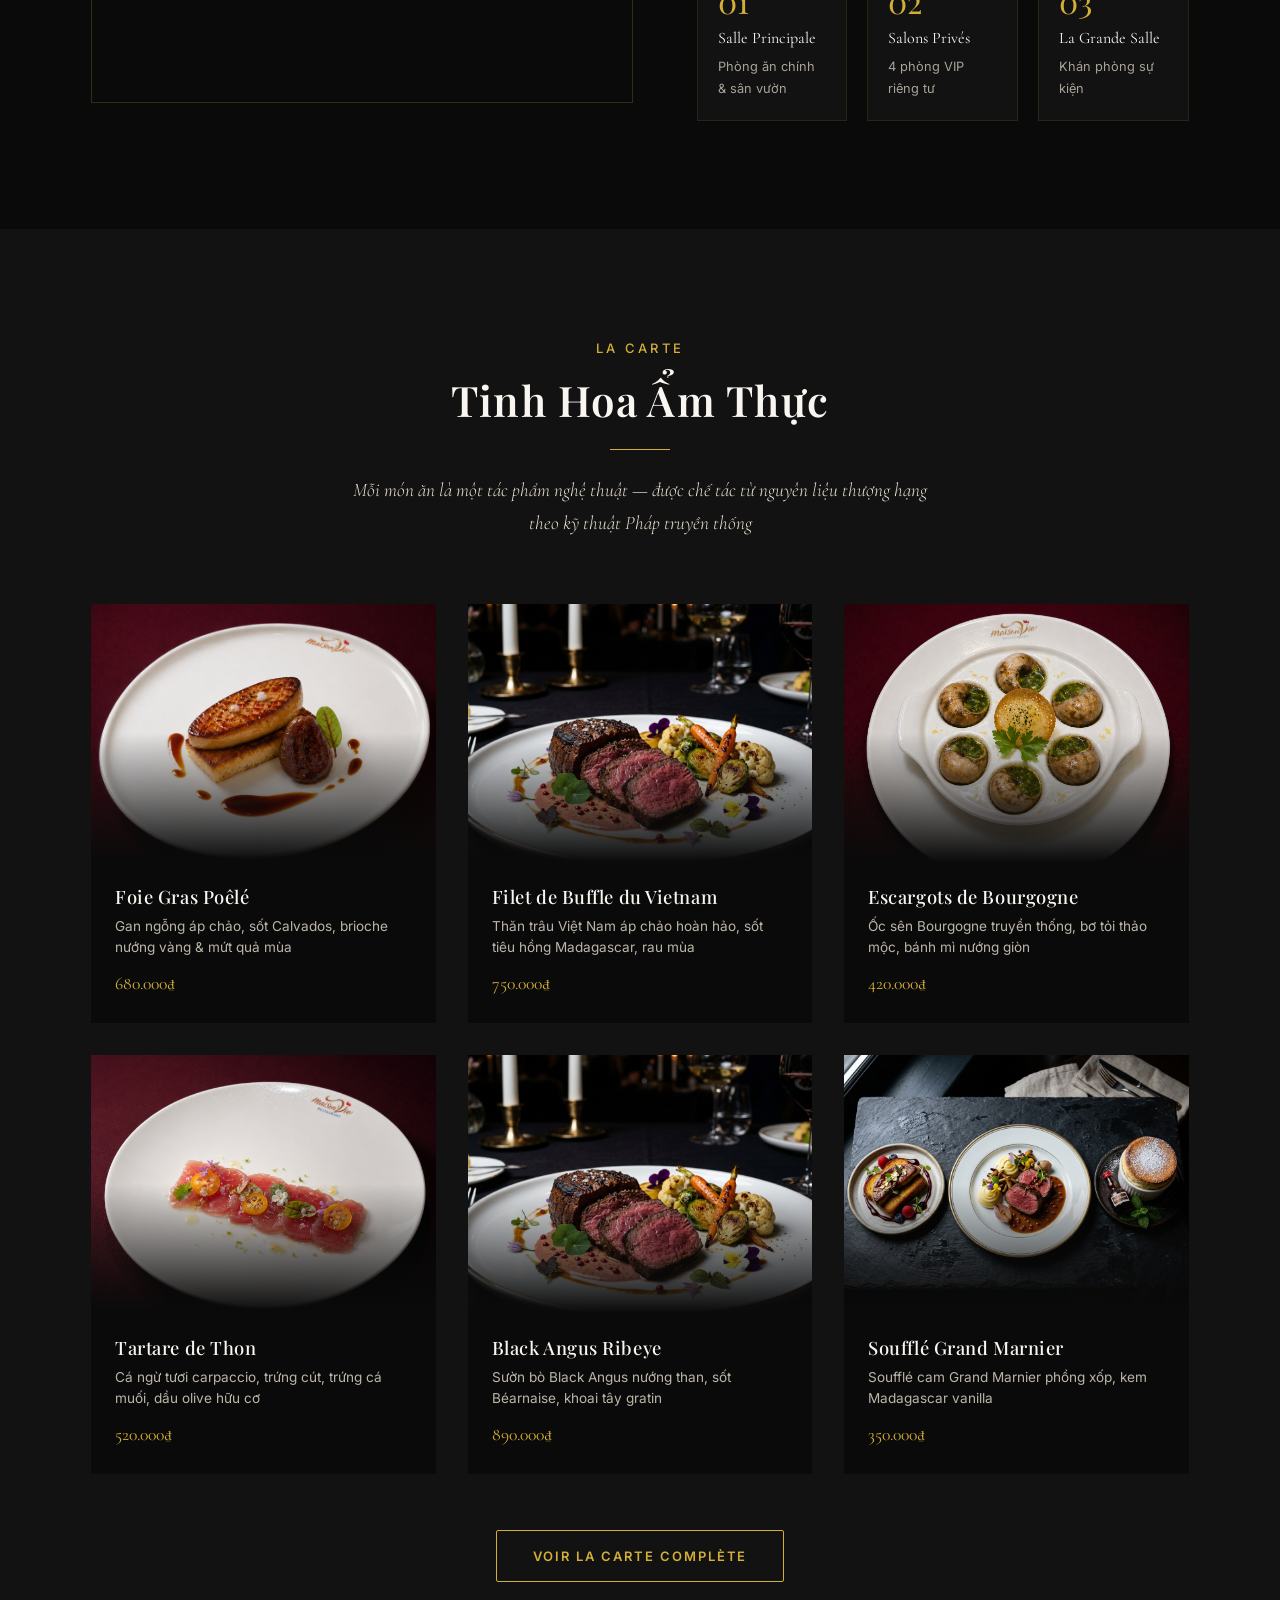
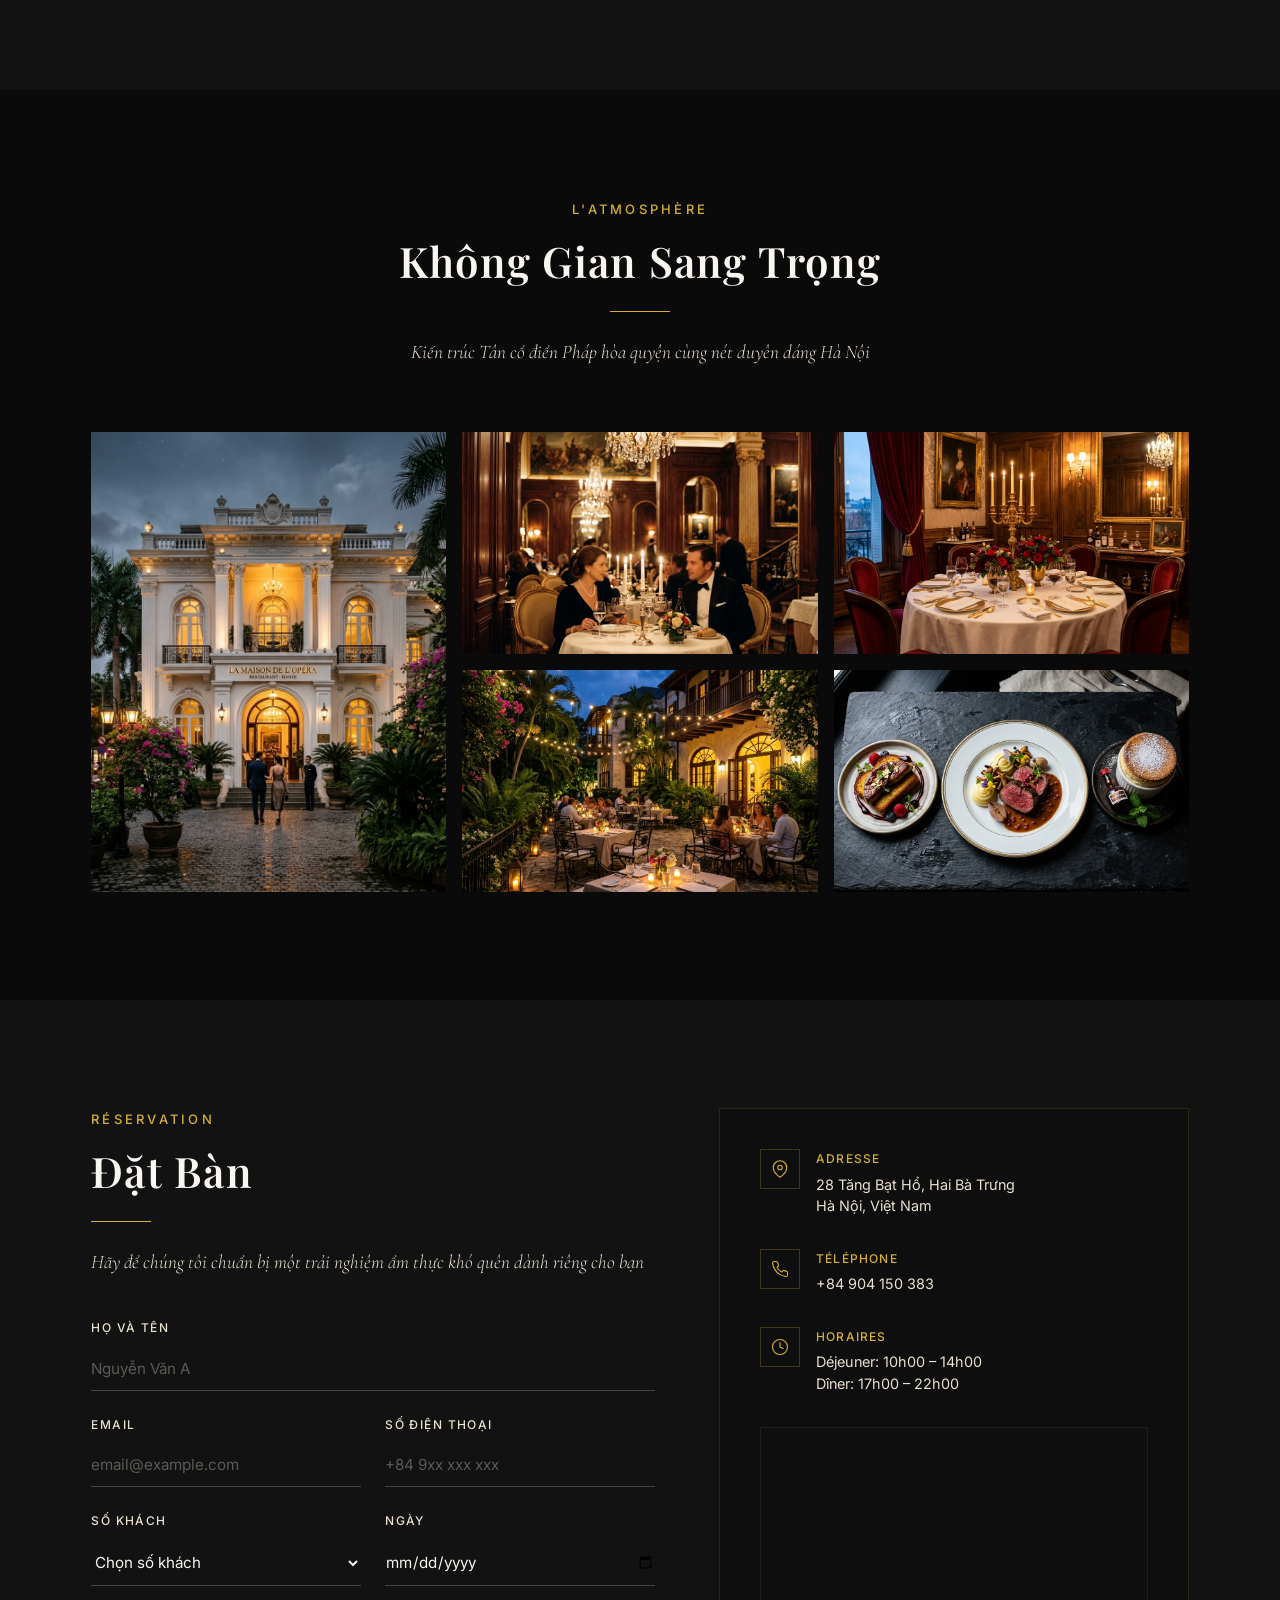
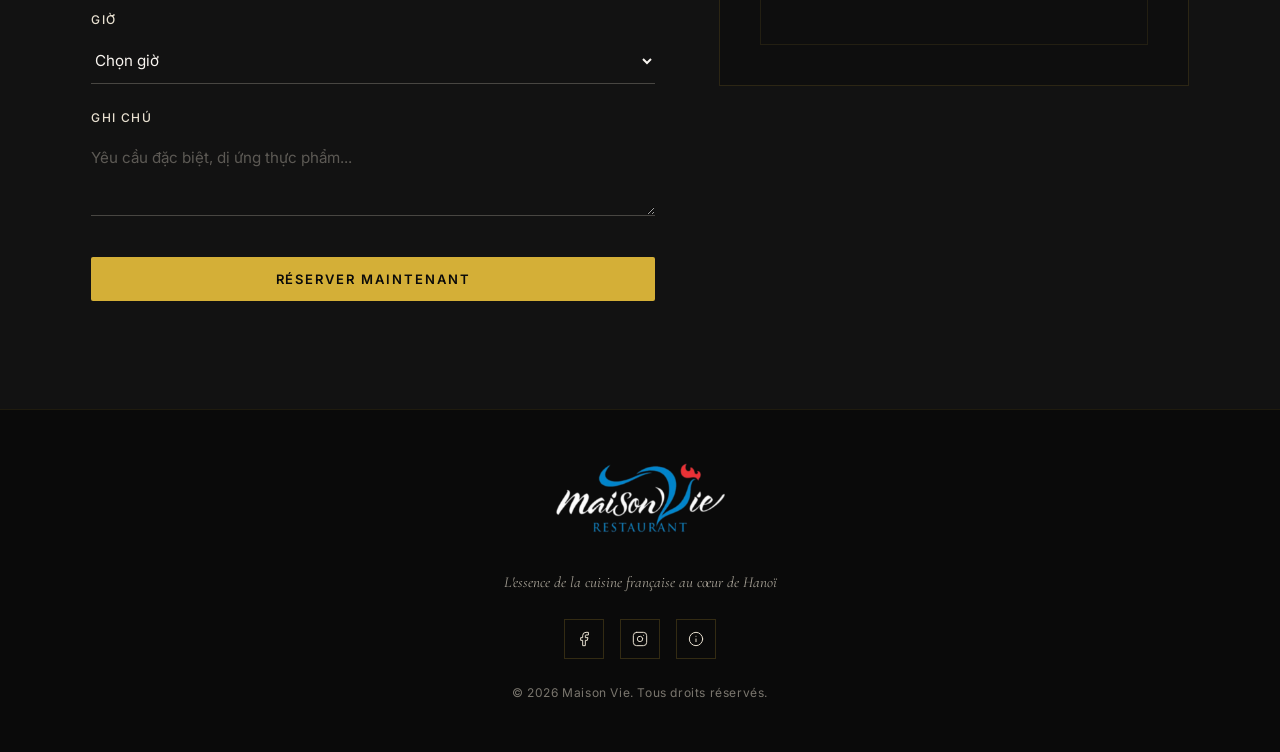
==== commit 3ec7bd68: "Update L'Histoire section image with WebP URL" ====
--- a/index.html
+++ b/index.html
@@ -54,7 +54,7 @@
     <div class="container">
       <div class="about-grid">
         <div class="about-image reveal">
-          <img src="assets/images/interior.png" alt="Nội thất Maison Vie" loading="lazy">
+          <img src="https://i.postimg.cc/YSpP85gF/Full-T1.webp" alt="Nội thất Maison Vie" loading="lazy">
         </div>
         <div class="about-text">
           <p class="section-label reveal">L'Histoire</p>
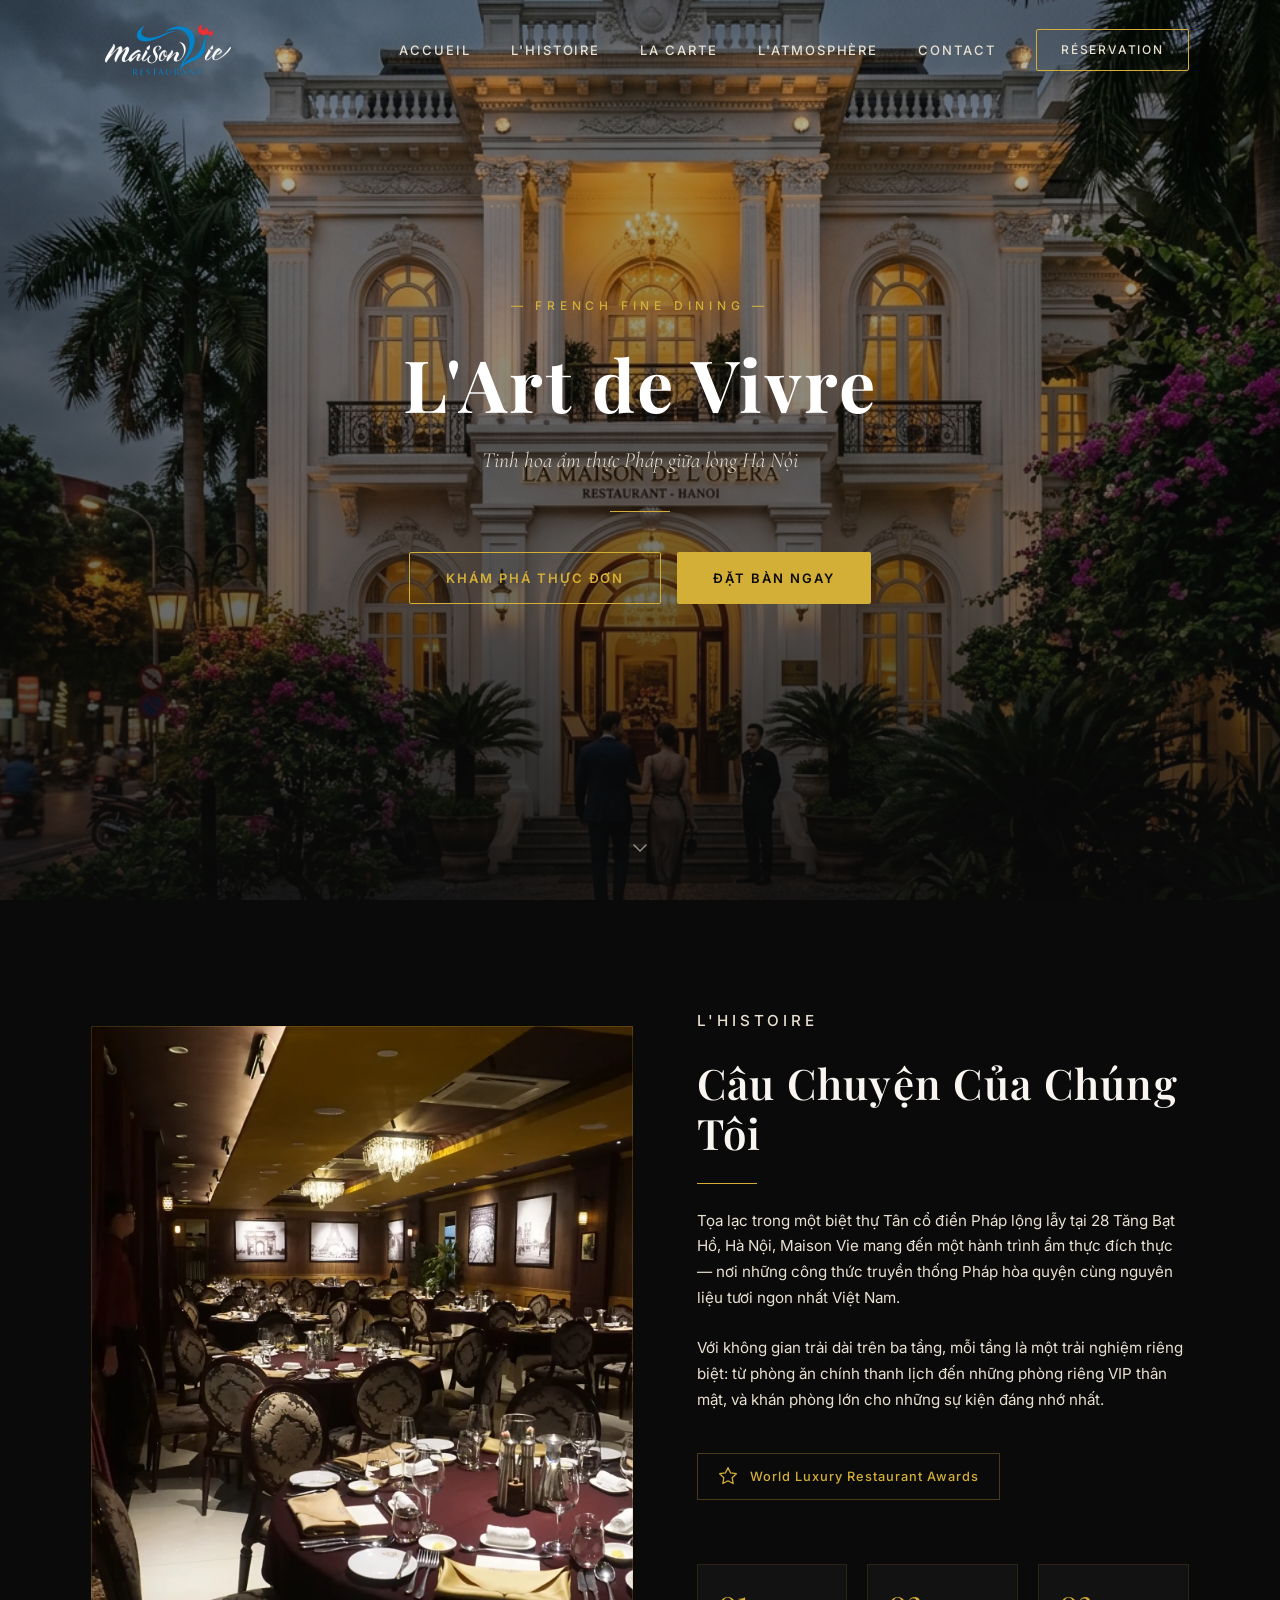
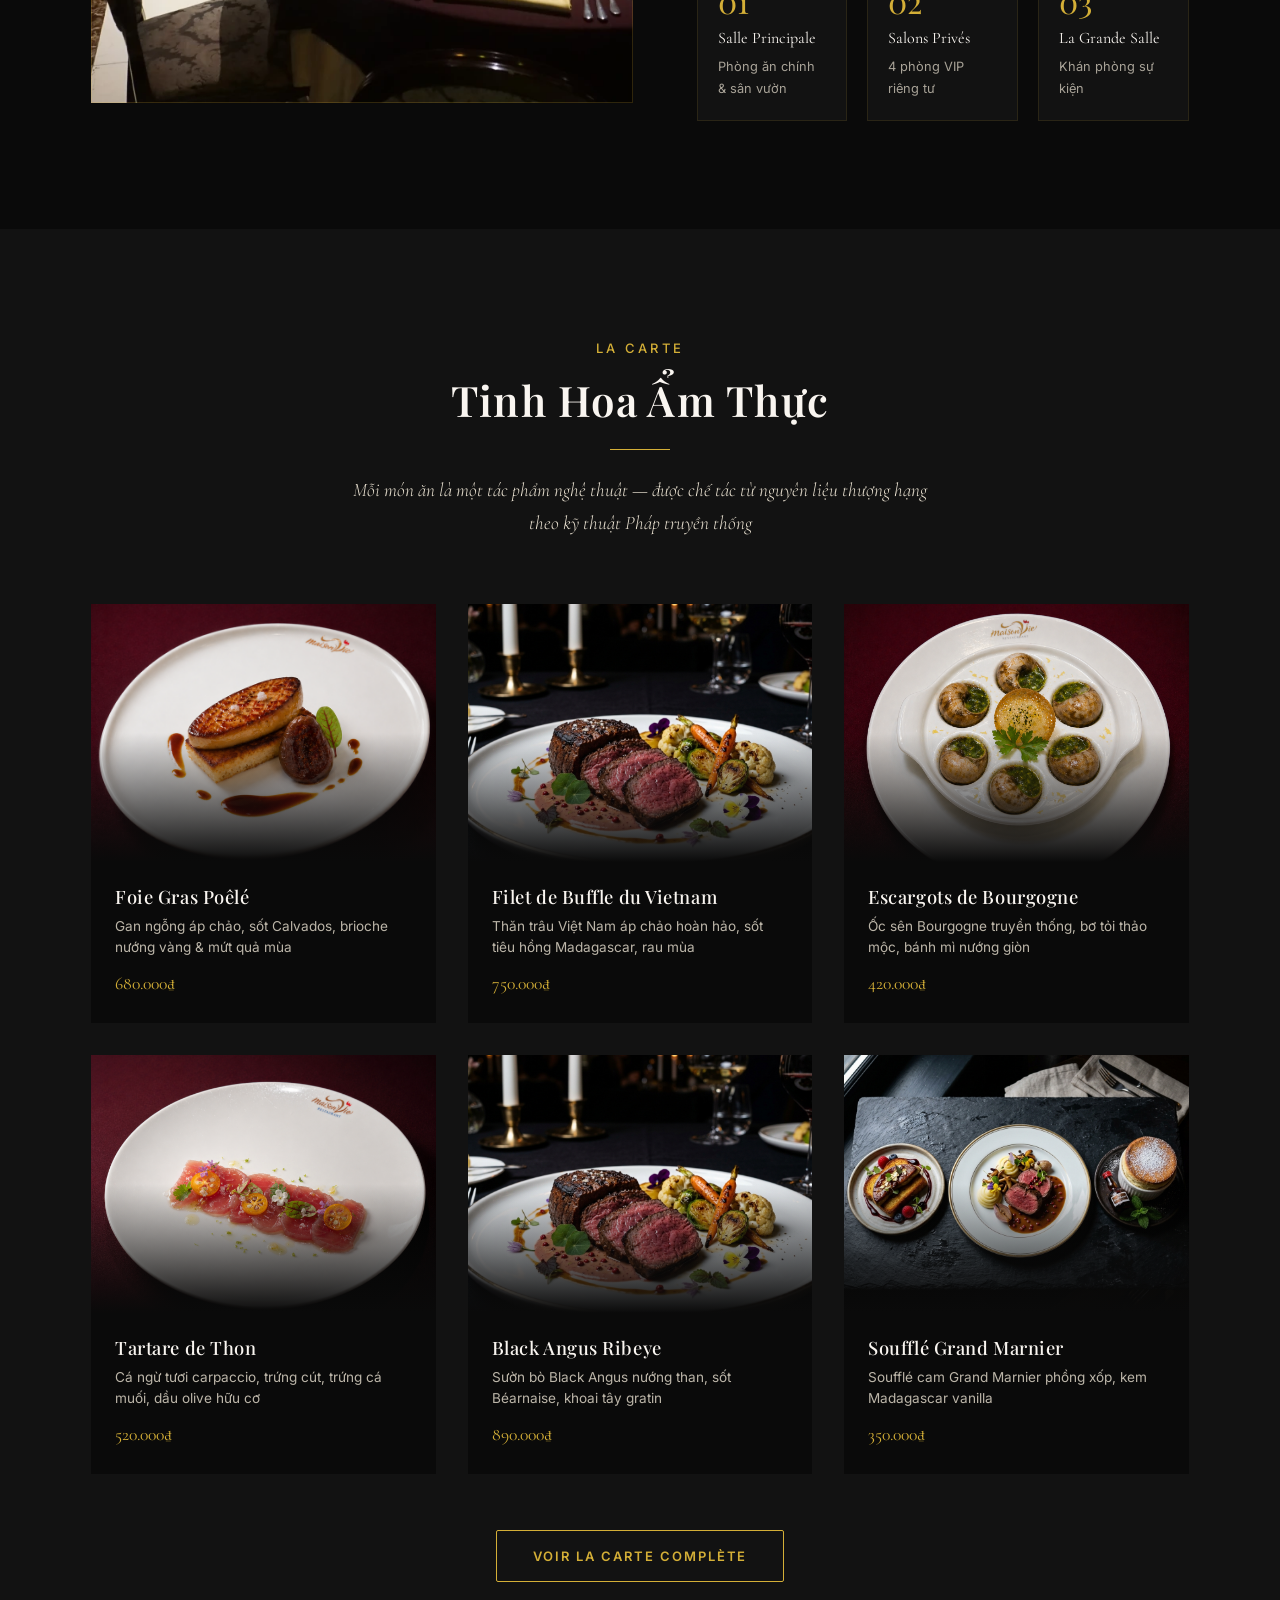
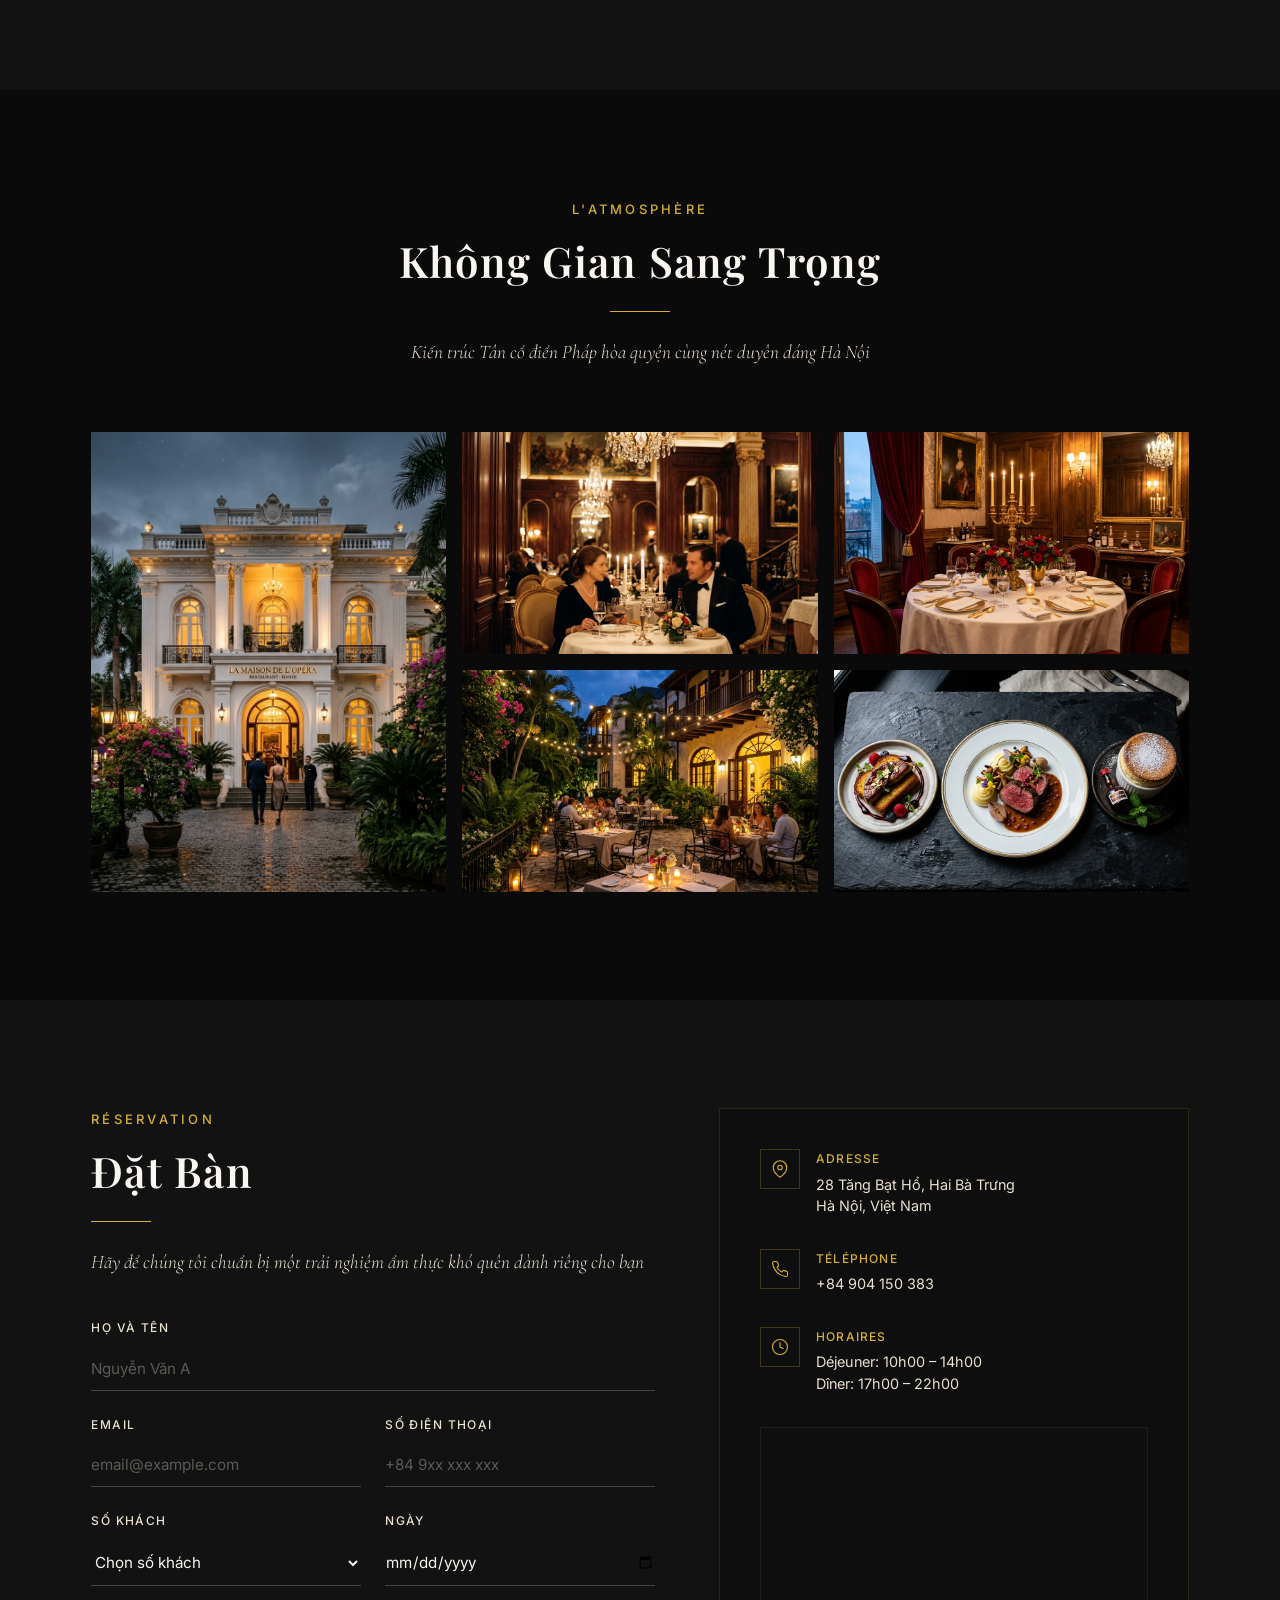
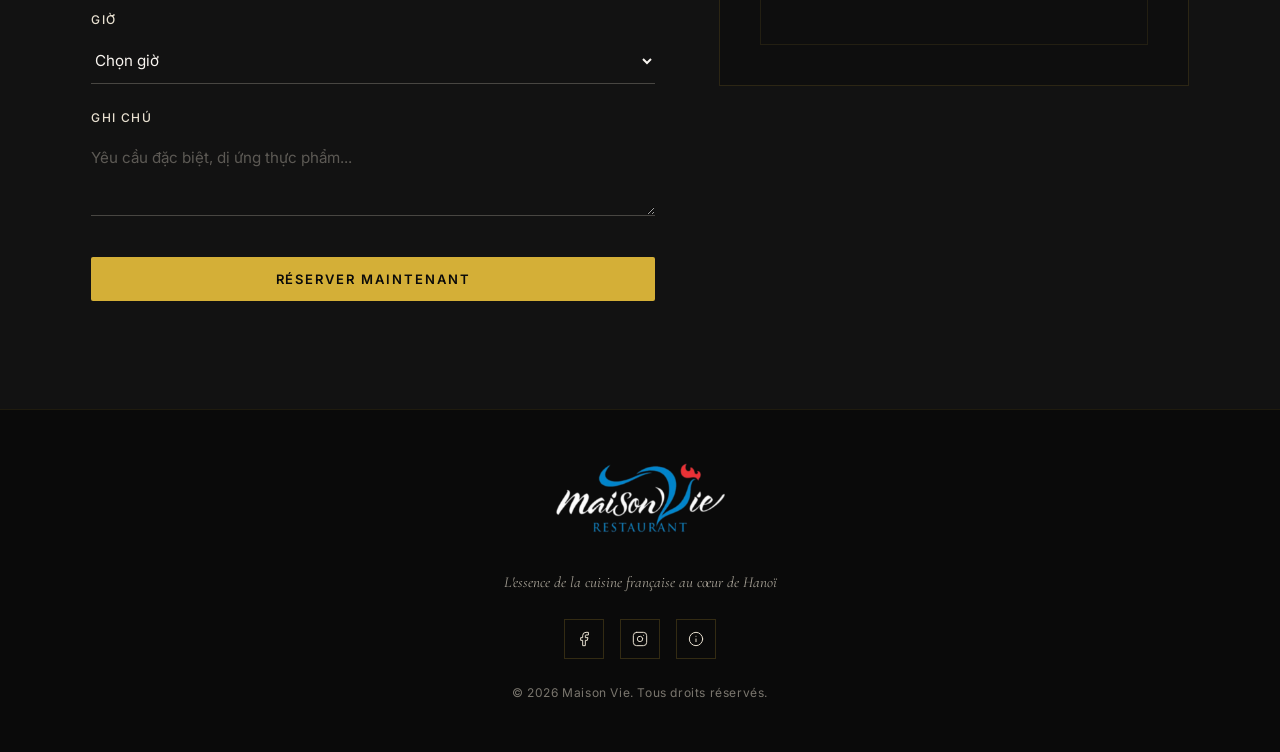
==== commit 1cecfc98: "Host L'Histoire image locally on Vercel CDN as WebP" ====
--- a/index.html
+++ b/index.html
@@ -54,7 +54,7 @@
     <div class="container">
       <div class="about-grid">
         <div class="about-image reveal">
-          <img src="https://i.postimg.cc/YSpP85gF/Full-T1.webp" alt="Nội thất Maison Vie" loading="lazy">
+          <img src="assets/images/Full-T1.webp" alt="Nội thất Maison Vie" loading="lazy">
         </div>
         <div class="about-text">
           <p class="section-label reveal">L'Histoire</p>
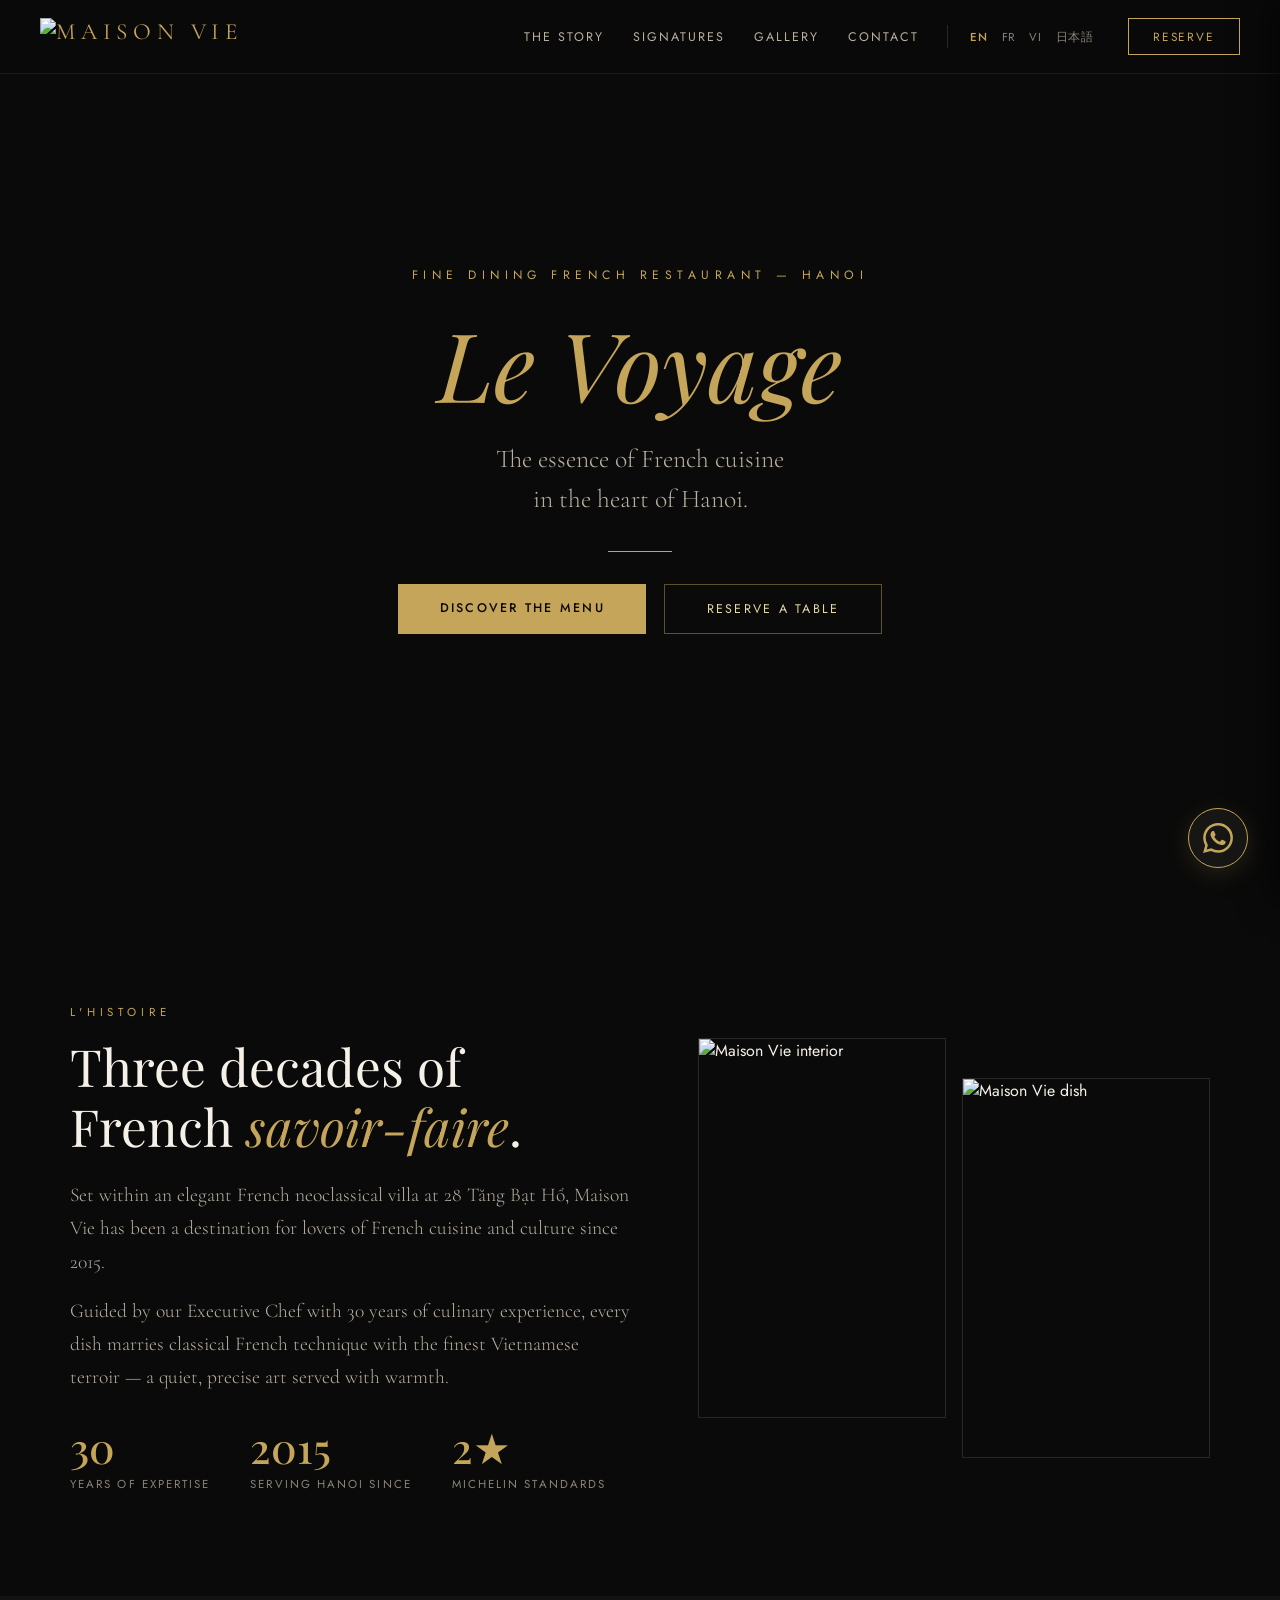
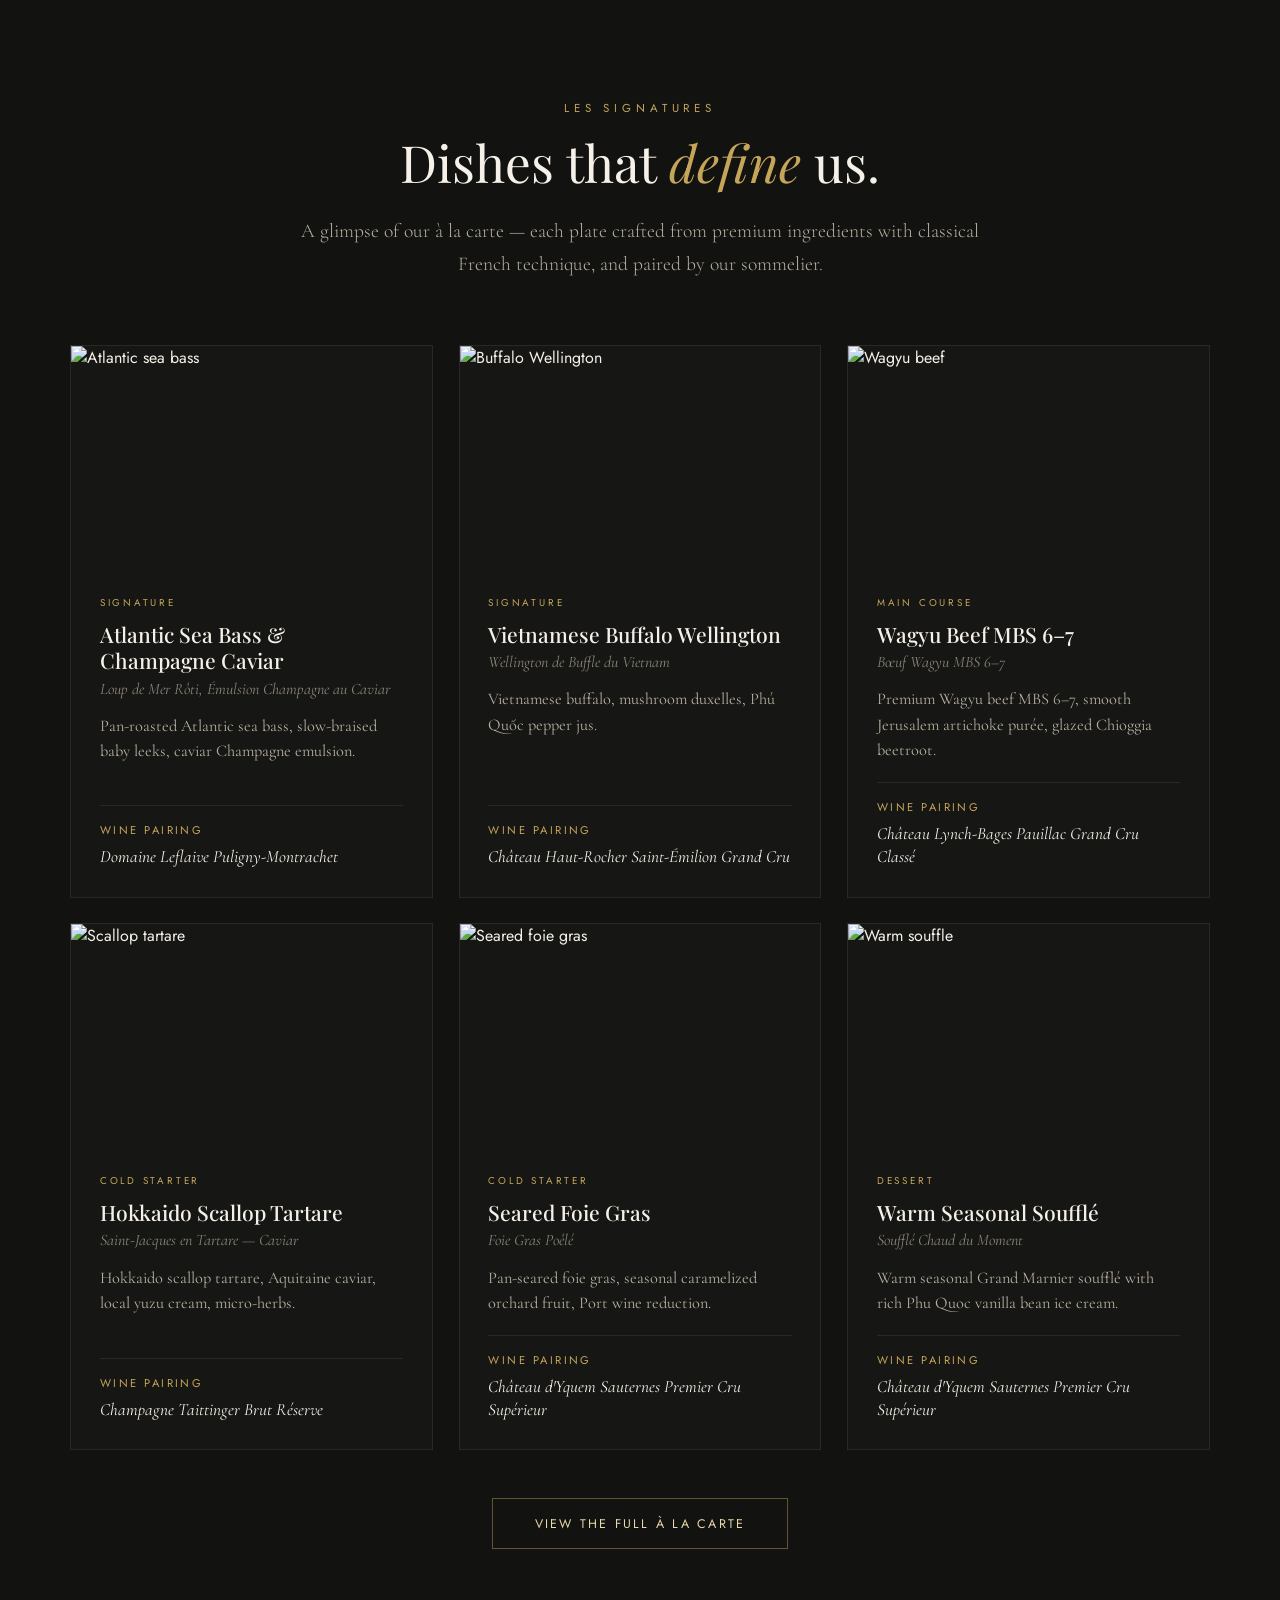
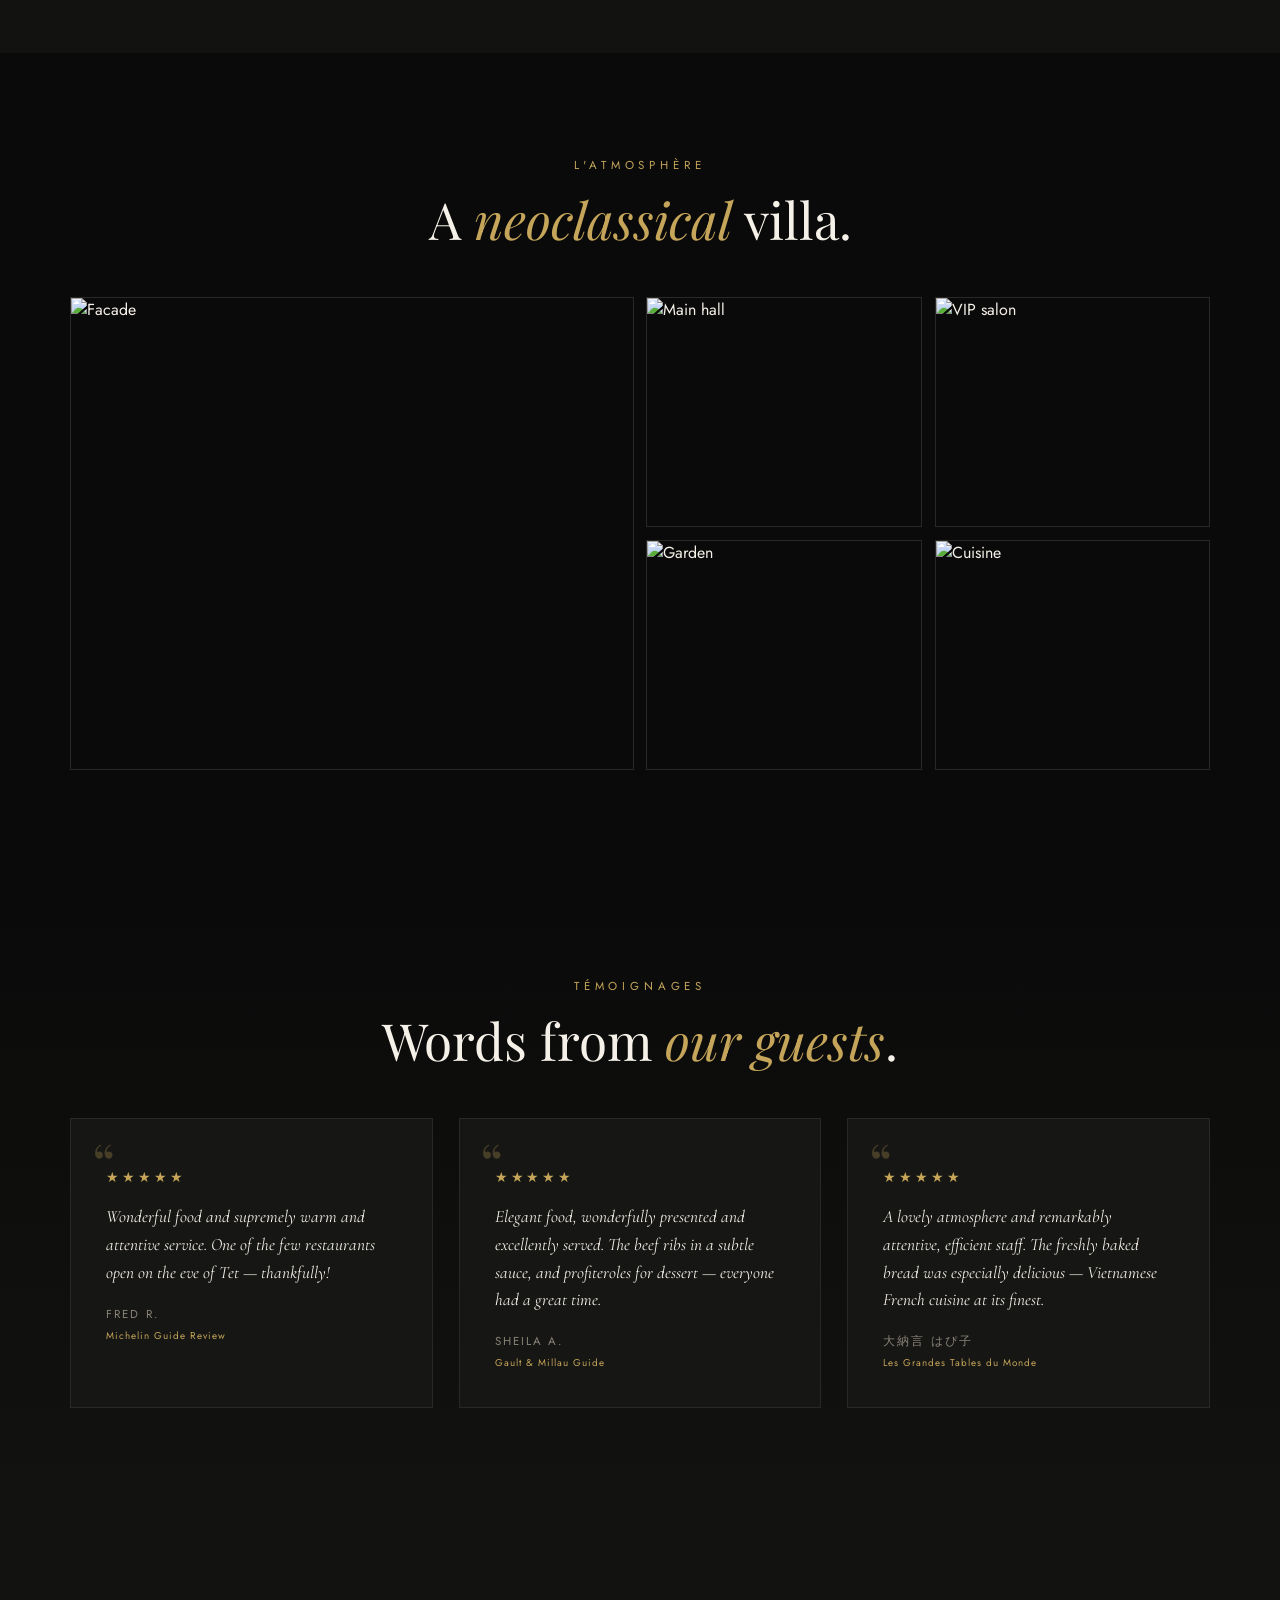
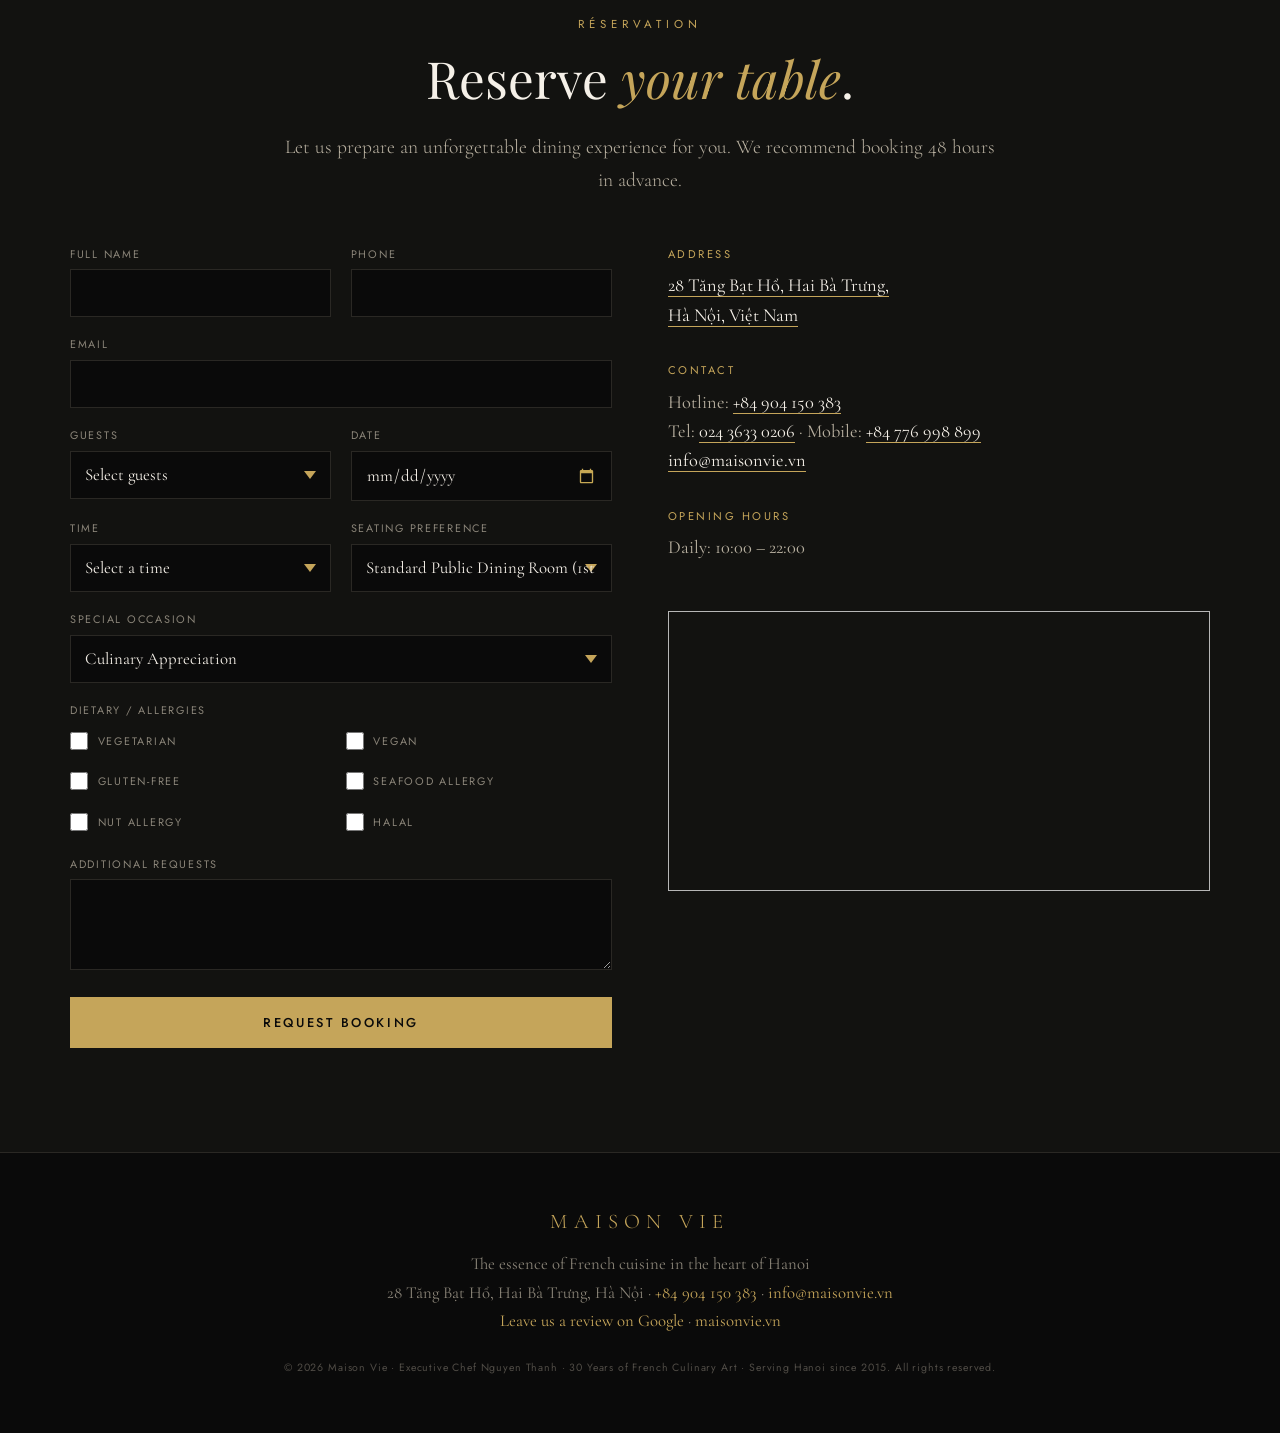
==== commit 22c403e9: "feat: connect live Supabase database (gyqlkjykydkaooumffde)" ====
--- a/index.html
+++ b/index.html
@@ -1,356 +1,1026 @@
 <!DOCTYPE html>
-<html lang="vi">
+<html lang="en">
 <head>
-  <meta charset="UTF-8">
-  <meta name="viewport" content="width=device-width, initial-scale=1.0">
-  <title>Maison Vie | French Fine Dining — Hà Nội</title>
-  <meta name="description" content="Nhà hàng Pháp Fine Dining tại Hà Nội. Trải nghiệm tinh hoa ẩm thực Pháp trong không gian biệt thự Tân cổ điển tại 28 Tăng Bạt Hổ.">
-  <meta property="og:title" content="Maison Vie — L'Art de Vivre">
-  <meta property="og:description" content="Tinh hoa ẩm thực Pháp giữa lòng Hà Nội. Đặt bàn ngay.">
-  <meta property="og:type" content="restaurant">
-  <link rel="stylesheet" href="style.css">
+<meta charset="UTF-8">
+<meta name="viewport" content="width=device-width, initial-scale=1.0">
+<title>Maison Vie — Le Voyage | Fine Dining French Restaurant, Hanoi</title>
+<meta name="description" content="Maison Vie — Fine Dining French Restaurant at 28 Tang Bat Ho, Hanoi. 30 years of French culinary art, serving Hanoi since 2015. Reserve your table for Le Voyage.">
+<meta name="keywords" content="French restaurant Hanoi, fine dining Hanoi, nhà hàng Pháp Hà Nội, Maison Vie, French cuisine Hanoi">
+<meta property="og:title" content="Maison Vie — Le Voyage | Fine French Cuisine, Hanoi">
+<meta property="og:description" content="The essence of French cuisine in the heart of Hanoi. Reserve your table.">
+<meta property="og:type" content="restaurant">
+<meta property="og:image" content="https://www.maisonvie.vn/wp-content/uploads/2020/04/logo234.png">
+<meta property="og:url" content="https://www.maisonvie.vn/">
+<link rel="preconnect" href="https://fonts.googleapis.com">
+<link rel="preconnect" href="https://fonts.gstatic.com" crossorigin>
+<link href="https://fonts.googleapis.com/css2?family=Cormorant+Garamond:ital,wght@0,300;0,400;0,500;0,600;0,700;1,300;1,400;1,500&family=Jost:wght@200;300;400;500&family=Playfair+Display:ital,wght@0,400;0,500;0,600;0,700;1,400;1,500&family=Noto+Serif+JP:wght@300;400;500;600&display=swap" rel="stylesheet">
+<script src="https://cdn.jsdelivr.net/npm/@supabase/supabase-js@2"></script>
+<!-- Schema.org Restaurant markup for SEO -->
+<script type="application/ld+json">
+{
+  "@context":"https://schema.org",
+  "@type":"Restaurant",
+  "name":"Maison Vie",
+  "image":"https://www.maisonvie.vn/wp-content/uploads/2020/04/logo234.png",
+  "servesCuisine":"French",
+  "priceRange":"$$$",
+  "telephone":"+84904150383",
+  "email":"info@maisonvie.vn",
+  "url":"https://www.maisonvie.vn/",
+  "address":{"@type":"PostalAddress","streetAddress":"28 Tang Bat Ho","addressLocality":"Hai Ba Trung","addressRegion":"Hanoi","addressCountry":"VN"},
+  "openingHours":"Mo-Su 10:00-22:00"
+}
+</script>
+<style>
+*,*::before,*::after{margin:0;padding:0;box-sizing:border-box}
+:root{
+--gold:#C5A55A;--gold-light:#D4B96E;--gold-pale:#E8D9A8;
+--gold-gradient:linear-gradient(135deg, #E8D9A8 0%, #C5A55A 50%, #A38038 100%);
+--dark:#0A0A0A;--dark-warm:#121210;--dark-card:#161614;--dark-border:#2A2824;
+--cream:#F5F0E8;--cream-muted:#B8B0A0;--cream-dim:#8A8478;
+--wine:#7A3344;--wine-deep:#4A1E2C;
+--serif:'Cormorant Garamond',Georgia,serif;
+--sans:'Jost',sans-serif;
+--display:'Playfair Display',Georgia,serif;
+--jp:'Noto Serif JP',serif;
+}
+html{scroll-behavior:smooth;background:var(--dark)}
+body{font-family:var(--sans);color:var(--cream);background:var(--dark);overflow-x:hidden;-webkit-font-smoothing:antialiased}
+html[lang="ja"] .hero-title,html[lang="ja"] .section-heading,html[lang="ja"] .jp-serif{font-family:var(--jp)}
+img{max-width:100%;display:block}
+
+/* PRELOADER */
+.preloader{position:fixed;inset:0;z-index:9999;background:var(--dark);display:flex;align-items:center;justify-content:center;transition:opacity .8s,visibility .8s}
+.preloader.hide{opacity:0;visibility:hidden}
+.preloader svg{width:64px;height:64px;animation:pulse-gold 1.5s ease infinite}
+@keyframes pulse-gold{0%,100%{opacity:.3;transform:scale(.95)}50%{opacity:1;transform:scale(1)}}
+
+/* NAV WITH PREMIUM GLASSMORPHISM */
+nav{position:fixed;top:0;left:0;right:0;z-index:100;padding:1.1rem 2.5rem;display:flex;align-items:center;justify-content:space-between;backdrop-filter:blur(24px) saturate(180%);-webkit-backdrop-filter:blur(24px) saturate(180%);background:rgba(10,10,10,0.62);border-bottom:1px solid rgba(197,165,90,0.12);transition:padding .4s,background .4s,border-color .4s}
+nav.scrolled{padding:.7rem 2.5rem;background:rgba(10,10,10,0.92);border-bottom:1px solid rgba(197,165,90,0.22)}
+.nav-brand{font-family:var(--serif);font-size:1.45rem;font-weight:400;color:var(--gold);letter-spacing:.25em;text-transform:uppercase;text-decoration:none;transition:color .3s;display:flex;align-items:center}
+.nav-brand:hover{color:var(--gold-pale)}
+.nav-logo{height:38px;width:auto;display:block;transition:transform 0.3s, filter 0.3s}
+.nav-brand:hover .nav-logo{transform:scale(1.03);filter:brightness(1.1)}
+.nav-right{display:flex;align-items:center;gap:1.8rem}
+.nav-links{display:flex;gap:1.8rem;align-items:center}
+.nav-links a{font-family:var(--sans);font-size:.78rem;letter-spacing:.16em;text-transform:uppercase;color:var(--cream-muted);text-decoration:none;transition:color .3s;white-space:nowrap;position:relative}
+.nav-links a::after{content:'';position:absolute;left:0;bottom:-4px;width:100%;height:1px;background:var(--gold);transform:scaleX(0);transform-origin:right;transition:transform 0.4s cubic-bezier(0.16, 1, 0.3, 1)}
+.nav-links a:hover{color:var(--gold)}
+.nav-links a:hover::after{transform:scaleX(1);transform-origin:left}
+.lang-switch{display:flex;gap:.2rem;align-items:center;border-left:1px solid var(--dark-border);padding-left:1rem}
+.lang-btn{background:none;border:none;color:var(--cream-dim);font-family:var(--sans);font-size:.72rem;letter-spacing:.05em;cursor:pointer;padding:.2rem .35rem;transition:color .3s}
+.lang-btn:hover{color:var(--gold-pale)}
+.lang-btn.active{color:var(--gold);font-weight:500}
+.nav-cta{background:transparent;border:1px solid var(--gold);color:var(--gold);padding:.55rem 1.5rem;font-family:var(--sans);font-size:.74rem;letter-spacing:.16em;text-transform:uppercase;cursor:pointer;transition:all .4s;white-space:nowrap}
+.nav-cta:hover{background:var(--gold);color:var(--dark);box-shadow:0 0 15px rgba(197,165,90,0.3)}
+.nav-toggle{display:none;background:none;border:none;color:var(--gold);font-size:1.6rem;cursor:pointer;line-height:1}
+
+/* MOBILE MENU & SMOOTH TRANSITION */
+.mobile-menu{position:fixed;top:0;right:0;bottom:0;width:80%;max-width:320px;background:var(--dark-warm);z-index:200;padding:5rem 2rem 2rem;gap:1.5rem;border-left:1px solid var(--dark-border);transform:translateX(100%);transition:transform 0.5s cubic-bezier(0.16, 1, 0.3, 1);display:flex;flex-direction:column;box-shadow:-10px 0 30px rgba(0,0,0,0.5)}
+.mobile-menu.open{transform:translateX(0)}
+.mobile-menu a{font-family:var(--serif);font-size:1.4rem;color:var(--cream);text-decoration:none;transition:color 0.3s;letter-spacing:0.05em}
+.mobile-menu a:hover{color:var(--gold)}
+.mobile-menu .mclose{position:absolute;top:1.5rem;right:1.5rem;background:none;border:none;color:var(--gold);font-size:1.8rem;cursor:pointer;transition:transform 0.3s}
+.mobile-menu .mclose:hover{transform:rotate(90deg);color:var(--gold-light)}
+.menu-overlay{position:fixed;inset:0;background:rgba(0,0,0,0.65);backdrop-filter:blur(8px);-webkit-backdrop-filter:blur(8px);z-index:190;opacity:0;visibility:hidden;transition:opacity 0.4s, visibility 0.4s}
+.menu-overlay.open{opacity:1;visibility:visible}
+
+/* HERO */
+.hero{min-height:100vh;display:flex;align-items:center;justify-content:center;position:relative;overflow:hidden}
+.hero-bg{position:absolute;inset:0;background:linear-gradient(rgba(10,10,10,.65),rgba(10,10,10,.75)),url('https://www.maisonvie.vn/wp-content/uploads/2020/04/homeslide-4.jpg') center/cover;transform:scale(1.05)}
+.hero-tint{position:absolute;inset:0;background:radial-gradient(ellipse at 50% 60%,transparent 0%,rgba(10,10,10,.6) 100%)}
+.hero-content{position:relative;text-align:center;max-width:840px;padding:2rem;z-index:2}
+.hero-eyebrow{font-family:var(--sans);font-size:.76rem;letter-spacing:.45em;text-transform:uppercase;color:var(--gold);margin-bottom:1.8rem;opacity:0;animation:fade-up .9s ease forwards .9s}
+.hero-eyebrow a{color:var(--gold);text-decoration:none}
+.hero-title{font-family:var(--display);font-size:clamp(3.2rem,8vw,6rem);font-weight:400;line-height:1.05;color:var(--cream);opacity:0;animation:fade-up .9s ease forwards 1.2s}
+.hero-title em{font-style:italic;color:var(--gold)}
+.hero-sub{font-family:var(--serif);font-size:clamp(1.15rem,2.2vw,1.6rem);font-weight:300;color:var(--cream-muted);line-height:1.55;margin-top:1.6rem;opacity:0;animation:fade-up .9s ease forwards 1.5s}
+.hero-divider{width:64px;height:1px;background:var(--gold);margin:2rem auto;opacity:0;animation:fade-up .9s ease forwards 1.7s}
+.hero-cta-row{display:flex;gap:1.1rem;justify-content:center;margin-top:2rem;opacity:0;animation:fade-up .9s ease forwards 1.9s;flex-wrap:wrap}
+@keyframes fade-up{0%{opacity:0;transform:translateY(22px)}100%{opacity:1;transform:translateY(0)}}
+
+/* BUTTONS */
+.btn-primary{background:var(--gold);color:var(--dark);padding:.95rem 2.6rem;font-family:var(--sans);font-size:.78rem;letter-spacing:.18em;text-transform:uppercase;text-decoration:none;border:none;cursor:pointer;transition:all .4s;font-weight:500;display:inline-block}
+.btn-primary:hover{background:var(--gold-light);transform:translateY(-2px);box-shadow:0 8px 30px rgba(197,165,90,.25)}
+.btn-ghost{background:transparent;border:1px solid rgba(197,165,90,.45);color:var(--gold-pale);padding:.95rem 2.6rem;font-family:var(--sans);font-size:.78rem;letter-spacing:.18em;text-transform:uppercase;text-decoration:none;cursor:pointer;transition:all .4s;display:inline-block}
+.btn-ghost:hover{border-color:var(--gold);color:var(--gold)}
+
+/* SECTIONS */
+section{padding:6.5rem 2rem}
+.section-inner{max-width:1140px;margin:0 auto}
+.section-tag{font-family:var(--sans);font-size:.72rem;letter-spacing:.42em;text-transform:uppercase;color:var(--gold);margin-bottom:1rem}
+.section-heading{font-family:var(--display);font-size:clamp(2.1rem,4.2vw,3.2rem);font-weight:400;line-height:1.18;margin-bottom:1.4rem}
+.section-heading em{font-style:italic;color:var(--gold)}
+.section-body{font-family:var(--serif);font-size:1.22rem;font-weight:300;line-height:1.7;color:var(--cream-muted);max-width:720px}
+.divider-ornament{text-align:center;color:var(--gold);font-size:1.2rem;margin:0 auto;opacity:.6}
+
+/* STORY */
+.story-grid{display:grid;grid-template-columns:1.1fr 1fr;gap:4rem;align-items:center}
+.story-imgs{display:grid;grid-template-columns:1fr 1fr;gap:1rem}
+.story-imgs img{width:100%;height:380px;object-fit:cover;border:1px solid var(--dark-border);transition:transform 0.6s}
+.story-imgs img:hover{transform:scale(1.03)}
+.story-imgs img:nth-child(2){margin-top:2.5rem}
+.story-stats{display:flex;gap:2.5rem;margin-top:2rem}
+.story-stat .num{font-family:var(--display);font-size:2.6rem;color:var(--gold);font-weight:500;line-height:1}
+.story-stat .label{font-family:var(--sans);font-size:.72rem;letter-spacing:.18em;text-transform:uppercase;color:var(--cream-dim);margin-top:.5rem}
+
+/* SIGNATURES */
+.sig-section{background:var(--dark-warm);position:relative}
+.sig-intro{text-align:center;max-width:680px;margin:0 auto 4rem}
+.sig-intro .section-body{margin:0 auto}
+.sig-grid{display:grid;grid-template-columns:repeat(3,1fr);gap:1.6rem}
+.sig-card{background:var(--dark-card);border:1px solid var(--dark-border);overflow:hidden;transition:transform .5s,border-color .5s;display:flex;flex-direction:column}
+.sig-card:hover{transform:translateY(-5px);border-color:rgba(197,165,90,.32)}
+.sig-card-img{height:220px;overflow:hidden;position:relative}
+.sig-card-img img{width:100%;height:100%;object-fit:cover;transition:transform .7s}
+.sig-card:hover .sig-card-img img{transform:scale(1.06)}
+.sig-card-img::after{content:'';position:absolute;inset:0;background:linear-gradient(transparent 55%,rgba(22,22,20,.6))}
+.sig-card-body{padding:1.8rem;flex:1;display:flex;flex-direction:column}
+.sig-card-cat{font-family:var(--sans);font-size:.62rem;letter-spacing:.28em;text-transform:uppercase;color:var(--gold);margin-bottom:.7rem}
+.sig-card-name{font-family:var(--display);font-size:1.32rem;font-weight:500;color:var(--cream);line-height:1.25;margin-bottom:.3rem}
+.sig-card-name-local{font-family:var(--serif);font-size:1rem;font-style:italic;color:var(--cream-dim);margin-bottom:.8rem;min-height:1.4em}
+.sig-card-desc{font-family:var(--serif);font-size:1.02rem;color:var(--cream-muted);line-height:1.55;flex:1}
+.sig-card-pairing{margin-top:1.2rem;padding-top:1rem;border-top:1px solid var(--dark-border)}
+.sig-card-pairing .pl{font-family:var(--sans);font-size:.7rem;letter-spacing:.22em;text-transform:uppercase;color:var(--gold);display:block;margin-bottom:.4rem}
+.sig-card-pairing .pw{font-family:var(--serif);font-size:1.08rem;font-style:italic;color:var(--cream)}
+.sig-foot{text-align:center;margin-top:3rem}
+
+/* GALLERY */
+.gallery-grid{display:grid;grid-template-columns:repeat(4,1fr);grid-auto-rows:230px;gap:.8rem;margin-top:3rem}
+.gallery-item{position:relative;overflow:hidden;border:1px solid var(--dark-border)}
+.gallery-item img{width:100%;height:100%;object-fit:cover;transition:transform .7s}
+.gallery-item:hover img{transform:scale(1.08)}
+.gallery-item::after{content:attr(data-label);position:absolute;left:0;right:0;bottom:0;padding:1rem;font-family:var(--serif);font-style:italic;font-size:1.05rem;color:var(--cream);background:linear-gradient(transparent,rgba(10,10,10,.85));opacity:0;transition:opacity .4s}
+.gallery-item:hover::after{opacity:1}
+.gallery-item.wide{grid-column:span 2}
+.gallery-item.tall{grid-row:span 2}
+
+/* TESTIMONIALS */
+.test-section{background:linear-gradient(180deg,var(--dark) 0%,var(--dark-warm) 100%)}
+.test-grid{display:grid;grid-template-columns:repeat(3,1fr);gap:1.6rem;margin-top:3rem}
+.test-card{background:var(--dark-card);border:1px solid var(--dark-border);padding:2.2rem;position:relative}
+.test-card::before{content:'\201C';position:absolute;top:.3rem;left:1.3rem;font-family:var(--display);font-size:3.5rem;color:var(--gold);opacity:.28}
+.test-stars{color:var(--gold);font-size:.9rem;letter-spacing:.2em;margin-bottom:1rem;padding-top:.8rem}
+.test-text{font-family:var(--serif);font-size:1.08rem;font-style:italic;line-height:1.6;color:var(--cream);margin-bottom:1.2rem}
+.test-author{font-family:var(--sans);font-size:.72rem;letter-spacing:.18em;text-transform:uppercase;color:var(--cream-dim)}
+.test-source{font-family:var(--sans);font-size:.62rem;letter-spacing:.1em;color:var(--gold);text-decoration:none;margin-top:.3rem;display:inline-block}
+
+/* RESERVATION & CUSTOM INPUTS */
+.res-section{background:var(--dark-warm)}
+.res-grid{display:grid;grid-template-columns:1fr 1fr;gap:3.5rem;align-items:start}
+.res-form{display:flex;flex-direction:column;gap:1.2rem}
+.field-row{display:grid;grid-template-columns:1fr 1fr;gap:1.2rem}
+.field{display:flex;flex-direction:column;gap:.45rem}
+.field label{font-family:var(--sans);font-size:.68rem;letter-spacing:.16em;text-transform:uppercase;color:var(--cream-dim)}
+.field label .req{color:var(--gold)}
+.field input,.field select,.field textarea{background:var(--dark);border:1px solid var(--dark-border);color:var(--cream);font-family:var(--serif);font-size:1.05rem;padding:.8rem .9rem;transition:border-color .3s, box-shadow .3s;width:100%}
+.field input:focus,.field select:focus,.field textarea:focus{outline:none;border-color:var(--gold);box-shadow:0 0 10px rgba(197, 165, 90, 0.15)}
+.field input::placeholder,.field textarea::placeholder{color:var(--cream-dim);opacity:.6}
+.field textarea{resize:vertical;min-height:80px}
+.field select{cursor:pointer;appearance:none;background-image:url("data:image/svg+xml,%3Csvg xmlns='http://www.w3.org/2000/svg' width='12' height='8' viewBox='0 0 12 8'%3E%3Cpath fill='%23C5A55A' d='M6 8L0 0h12z'/%3E%3C/svg%3E");background-repeat:no-repeat;background-position:right .9rem center}
+.field input[type="date"]::-webkit-calendar-picker-indicator {
+filter: invert(74%) sepia(21%) saturate(969%) hue-rotate(6deg) brightness(89%) contrast(85%);
+cursor: pointer;
+}
+.dietary-grid{display:grid;grid-template-columns:1fr 1fr;gap:.6rem}
+.diet-check{display:flex;align-items:center;gap:.6rem;font-family:var(--serif);font-size:1.02rem;color:var(--cream-muted);cursor:pointer;padding:.4rem 0;transition:color 0.3s}
+.diet-check:hover{color:var(--gold-pale)}
+.diet-check input{width:18px;height:18px;accent-color:var(--gold);cursor:pointer;flex-shrink:0}
+.honeypot{position:absolute;left:-9999px;opacity:0;height:0;overflow:hidden}
+.res-submit{background:var(--gold);color:var(--dark);padding:1rem;font-family:var(--sans);font-size:.8rem;letter-spacing:.2em;text-transform:uppercase;border:none;cursor:pointer;transition:all .4s;font-weight:500;margin-top:.5rem}
+.res-submit:hover{background:var(--gold-light);box-shadow:0 0 20px rgba(197,165,90,0.3)}
+.res-submit:disabled{opacity:.5;cursor:not-allowed}
+.form-msg{padding:1rem;font-family:var(--serif);font-size:1.05rem;text-align:center;display:none}
+.form-msg.success{display:block;background:rgba(122,51,68,.15);border:1px solid var(--gold);color:var(--gold-pale)}
+.form-msg.error{display:block;background:rgba(122,51,68,.2);border:1px solid var(--wine);color:#E8B0B8}
+.res-info{display:flex;flex-direction:column;gap:2rem}
+.info-block .info-label{font-family:var(--sans);font-size:.7rem;letter-spacing:.22em;text-transform:uppercase;color:var(--gold);margin-bottom:.6rem}
+.info-block .info-text{font-family:var(--serif);font-size:1.15rem;line-height:1.6;color:var(--cream-muted)}
+.info-block .info-text a{color:var(--cream);text-decoration:none;border-bottom:1px solid var(--gold);transition:color 0.3s}
+.info-block .info-text a:hover{color:var(--gold)}
+
+/* GOOGLE MAPS DARK FILTER */
+.map-embed{margin-top:1rem;border:1px solid var(--dark-border);width:100%;height:280px;filter:grayscale(1) invert(0.9) contrast(1.2);opacity:0.85;transition:opacity 0.3s, filter 0.3s}
+.map-embed:hover{opacity:1;filter:grayscale(0.3) contrast(1.05)}
+
+/* FLOATING ACTIONS WITH GOLD TONE */
+.float-actions{position:fixed;bottom:0;left:0;right:0;z-index:90;display:none;background:rgba(10,10,10,.96);border-top:1px solid var(--dark-border);backdrop-filter:blur(10px)}
+.float-actions a{flex:1;text-align:center;padding:1rem;font-family:var(--sans);font-size:.72rem;letter-spacing:.14em;text-transform:uppercase;color:var(--gold);text-decoration:none;border-right:1px solid var(--dark-border)}
+.float-actions a:last-child{border-right:none}
+
+/* RE-DESIGNED WHATSAPP BUTTON (GOLD/DARK) */
+.wa-float{position:fixed;bottom:2rem;right:2rem;z-index:95;width:60px;height:60px;border-radius:50%;background:var(--dark-card);border:1px solid var(--gold);display:flex;align-items:center;justify-content:center;box-shadow:0 6px 24px rgba(197,165,90,.15);transition:transform .3s, border-color .3s, box-shadow .3s;cursor:pointer}
+.wa-float:hover{transform:scale(1.08);border-color:var(--gold-light);box-shadow:0 8px 30px rgba(197,165,90,.3)}
+.wa-float svg{width:30px;height:30px;fill:var(--gold);transition:fill .3s}
+.wa-float:hover svg{fill:var(--gold-light)}
+.wa-tooltip{position:absolute;right:74px;top:50%;transform:translateY(-50%);background:var(--dark-card);border:1px solid var(--gold);color:var(--cream);font-family:var(--sans);font-size:.74rem;letter-spacing:.06em;padding:.6rem 1rem;white-space:nowrap;opacity:0;pointer-events:none;transition:opacity .3s}
+.wa-float:hover .wa-tooltip{opacity:1}
+
+/* LUXURY SUCCESS MODAL */
+.modal-wrap{position:fixed;inset:0;z-index:1000;background:rgba(5,5,5,0.85);backdrop-filter:blur(12px);-webkit-backdrop-filter:blur(12px);display:flex;align-items:center;justify-content:center;opacity:0;visibility:hidden;transition:opacity 0.5s, visibility 0.5s}
+.modal-wrap.open{opacity:1;visibility:visible}
+.modal-card{background:var(--dark-card);border:1px solid var(--gold);padding:3.5rem 2.5rem;max-width:500px;width:90%;text-align:center;position:relative;box-shadow:0 24px 60px rgba(197,165,90,0.2);transform:translateY(30px);transition:transform 0.5s cubic-bezier(0.16, 1, 0.3, 1)}
+.modal-wrap.open .modal-card{transform:translateY(0)}
+.modal-close{position:absolute;top:1.2rem;right:1.2rem;background:none;border:none;color:var(--gold);font-size:1.4rem;cursor:pointer;transition:color 0.3s, transform 0.3s}
+.modal-close:hover{color:var(--gold-light);transform:rotate(90deg)}
+.modal-icon{font-size:2.8rem;color:var(--gold);margin-bottom:1.5rem;animation:sparkle 2.2s ease infinite}
+.modal-card h3{font-family:var(--display);font-size:1.85rem;color:var(--cream);margin-bottom:1.2rem;font-weight:400;letter-spacing:0.02em}
+.modal-card p{font-family:var(--serif);font-size:1.12rem;color:var(--cream-muted);line-height:1.65}
+@keyframes sparkle{0%,100%{opacity:0.6;transform:scale(0.96)}50%{opacity:1;transform:scale(1.06)}}
+
+/* FOOTER */
+footer{padding:3.5rem 2rem;border-top:1px solid var(--dark-border);text-align:center}
+.footer-brand{font-family:var(--serif);font-size:1.3rem;font-weight:300;color:var(--gold);letter-spacing:.3em;text-transform:uppercase;margin-bottom:1rem}
+.footer-text{font-family:var(--serif);font-size:1.05rem;color:var(--cream-dim);line-height:1.7}
+.footer-text a{color:var(--gold);text-decoration:none}
+.footer-legal{font-family:var(--sans);font-size:.66rem;color:rgba(138,132,120,.55);letter-spacing:.08em;margin-top:1.5rem;line-height:1.6}
+
+/* REVEAL */
+.reveal{opacity:0;transform:translateY(32px);transition:opacity .8s ease,transform .8s ease}
+.reveal.visible{opacity:1;transform:translateY(0)}
+
+/* RESPONSIVE */
+@media(max-width:980px){
+.nav-links{display:none}
+.nav-toggle{display:block}
+.story-grid{grid-template-columns:1fr;gap:2.5rem}
+.sig-grid{grid-template-columns:1fr 1fr}
+.test-grid{grid-template-columns:1fr}
+.res-grid{grid-template-columns:1fr;gap:2.5rem}
+.gallery-grid{grid-template-columns:repeat(2,1fr)}
+.mobile-menu{position:fixed;top:0;right:0;bottom:0;width:80%;max-width:320px;background:var(--dark-warm);z-index:200;padding:5rem 2rem 2rem;gap:1.5rem;border-left:1px solid var(--dark-border);transform:translateX(100%);transition:transform 0.5s cubic-bezier(0.16, 1, 0.3, 1);display:flex;flex-direction:column;box-shadow:-10px 0 30px rgba(0,0,0,0.5)}
+.mobile-menu.open{transform:translateX(0)}
+.mobile-menu a{font-family:var(--serif);font-size:1.4rem;color:var(--cream);text-decoration:none;transition:color 0.3s;letter-spacing:0.05em}
+.mobile-menu a:hover{color:var(--gold)}
+.mobile-menu .mclose{position:absolute;top:1.5rem;right:1.5rem;background:none;border:none;color:var(--gold);font-size:1.8rem;cursor:pointer;transition:transform 0.3s}
+.mobile-menu .mclose:hover{transform:rotate(90deg);color:var(--gold-light)}
+.menu-overlay{position:fixed;inset:0;background:rgba(0,0,0,0.65);backdrop-filter:blur(8px);-webkit-backdrop-filter:blur(8px);z-index:190;opacity:0;visibility:hidden;transition:opacity 0.4s, visibility 0.4s}
+.menu-overlay.open{opacity:1;visibility:visible}
+.float-actions{display:flex}
+body{padding-bottom:54px}
+.wa-float{bottom:70px;right:1.2rem;width:52px;height:52px}
+.wa-float svg{width:28px;height:28px}
+.wa-tooltip{display:none}
+}
+@media(max-width:600px){
+nav{padding:1rem 1.3rem}
+section{padding:4.5rem 1.3rem}
+.sig-grid{grid-template-columns:1fr}
+.field-row{grid-template-columns:1fr}
+.story-imgs img{height:280px}
+.gallery-item.wide{grid-column:span 2}
+.story-stats{gap:1.5rem}
+}
+</style>
+<script type="application/ld+json">
+{
+  "@context": "https://schema.org",
+  "@type": "Restaurant",
+  "name": "Maison Vie",
+  "image": "https://maisonvie.vn/assets/images/facade.jpg",
+  "@id": "https://maisonvie.vn",
+  "url": "https://maisonvie.vn",
+  "telephone": "+84904150383",
+  "priceRange": "$$$$",
+  "address": {
+    "@type": "PostalAddress",
+    "streetAddress": "28 Tang Bat Ho, Hai Ba Trung",
+    "addressLocality": "Hanoi",
+    "postalCode": "100000",
+    "addressCountry": "VN"
+  },
+  "geo": {
+    "@type": "GeoCoordinates",
+    "latitude": 21.0168,
+    "longitude": 105.8594
+  },
+  "servesCuisine": "French Fine Dining",
+  "acceptsReservations": "true",
+  "menu": "https://maisonvie.vn/le-voyage.html#menu",
+  "award": "Michelin Standard Gastronomy"
+}
+</script>
 </head>
 <body>
 
-  <!-- ========== HEADER ========== -->
-  <header class="header" id="header">
-    <div class="container">
-      <a href="index.html" class="logo"><img src="assets/images/logo.png" alt="Maison Vie Logo"></a>
-      <nav class="nav-links" id="navLinks">
-        <a href="index.html">Accueil</a>
-        <a href="about.html">L'Histoire</a>
-        <a href="menu.html">La Carte</a>
-        <a href="gallery.html">L'Atmosphère</a>
-        <a href="contact.html">Contact</a>
-        <a href="#reservation" class="btn btn-outline nav-cta">Réservation</a>
-      </nav>
-      <button class="menu-toggle" id="menuToggle" aria-label="Menu">
-        <span></span><span></span><span></span>
-      </button>
-    </div>
-  </header>
-
-  <!-- ========== HERO ========== -->
-  <section class="hero" id="hero">
-    <div class="hero-bg"></div>
-    <div class="hero-overlay"></div>
-    <div class="hero-content">
-      <p class="hero-label">— French Fine Dining —</p>
-      <h1 class="hero-title">L'Art de Vivre</h1>
-      <p class="hero-subtitle">Tinh hoa ẩm thực Pháp giữa lòng Hà Nội</p>
-      <div class="gold-line gold-line-center"></div>
-      <div class="hero-buttons">
-        <a href="menu.html" class="btn btn-outline">Khám Phá Thực Đơn</a>
-        <a href="#reservation" class="btn btn-gold">Đặt Bàn Ngay</a>
-      </div>
-    </div>
-    <div class="scroll-indicator">
-      <svg xmlns="http://www.w3.org/2000/svg" viewBox="0 0 24 24" fill="none" stroke-width="1.5" stroke-linecap="round" stroke-linejoin="round"><path d="M6 9l6 6 6-6"/></svg>
-    </div>
-  </section>
-
-  <!-- ========== ABOUT / L'HISTOIRE ========== -->
-  <section class="about" id="about">
-    <div class="container">
-      <div class="about-grid">
-        <div class="about-image reveal">
-          <img src="assets/images/Full-T1.webp" alt="Nội thất Maison Vie" loading="lazy">
-        </div>
-        <div class="about-text">
-          <p class="section-label reveal">L'Histoire</p>
-          <h2 class="section-title reveal reveal-delay-1">Câu Chuyện Của Chúng Tôi</h2>
-          <div class="gold-line reveal reveal-delay-2"></div>
-          <p class="reveal reveal-delay-2">
-            Tọa lạc trong một biệt thự Tân cổ điển Pháp lộng lẫy tại 28 Tăng Bạt Hổ, Hà Nội, Maison Vie mang đến một hành trình ẩm thực đích thực — nơi những công thức truyền thống Pháp hòa quyện cùng nguyên liệu tươi ngon nhất Việt Nam.
-          </p>
-          <p class="reveal reveal-delay-3">
-            Với không gian trải dài trên ba tầng, mỗi tầng là một trải nghiệm riêng biệt: từ phòng ăn chính thanh lịch đến những phòng riêng VIP thân mật, và khán phòng lớn cho những sự kiện đáng nhớ nhất.
-          </p>
-          <div class="award-badge reveal reveal-delay-3">
-            <svg xmlns="http://www.w3.org/2000/svg" viewBox="0 0 24 24" stroke-width="1.5" stroke-linecap="round" stroke-linejoin="round"><polygon points="12 2 15.09 8.26 22 9.27 17 14.14 18.18 21.02 12 17.77 5.82 21.02 7 14.14 2 9.27 8.91 8.26 12 2"/></svg>
-            <span>World Luxury Restaurant Awards</span>
-          </div>
-          <div class="floors reveal reveal-delay-4">
-            <div class="floor-card">
-              <div class="floor-number">01</div>
-              <div class="floor-name">Salle Principale</div>
-              <div class="floor-desc">Phòng ăn chính & sân vườn</div>
-            </div>
-            <div class="floor-card">
-              <div class="floor-number">02</div>
-              <div class="floor-name">Salons Privés</div>
-              <div class="floor-desc">4 phòng VIP riêng tư</div>
-            </div>
-            <div class="floor-card">
-              <div class="floor-number">03</div>
-              <div class="floor-name">La Grande Salle</div>
-              <div class="floor-desc">Khán phòng sự kiện</div>
-            </div>
-          </div>
-        </div>
-      </div>
-    </div>
-  </section>
-
-  <!-- ========== MENU / LA CARTE ========== -->
-  <section class="menu-section" id="menu">
-    <div class="container">
-      <div class="menu-header">
-        <p class="section-label reveal">La Carte</p>
-        <h2 class="section-title reveal reveal-delay-1">Tinh Hoa Ẩm Thực</h2>
-        <div class="gold-line gold-line-center reveal reveal-delay-1"></div>
-        <p class="section-subtitle reveal reveal-delay-2">Mỗi món ăn là một tác phẩm nghệ thuật — được chế tác từ nguyên liệu thượng hạng theo kỹ thuật Pháp truyền thống</p>
-      </div>
-      <div class="menu-grid">
-        <!-- Card 1 -->
-        <div class="menu-card reveal reveal-delay-1">
-          <div class="menu-card-image">
-            <img src="assets/images/foiegras_new.png" alt="Foie Gras Poêlé" loading="lazy">
-          </div>
-          <div class="menu-card-body">
-            <h3>Foie Gras Poêlé</h3>
-            <p>Gan ngỗng áp chảo, sốt Calvados, brioche nướng vàng & mứt quả mùa</p>
-            <span class="menu-card-price">680.000₫</span>
-          </div>
-        </div>
-        <!-- Card 2 -->
-        <div class="menu-card reveal reveal-delay-2">
-          <div class="menu-card-image">
-            <img src="assets/images/beef.png" alt="Filet de Buffle" loading="lazy">
-          </div>
-          <div class="menu-card-body">
-            <h3>Filet de Buffle du Vietnam</h3>
-            <p>Thăn trâu Việt Nam áp chảo hoàn hảo, sốt tiêu hồng Madagascar, rau mùa</p>
-            <span class="menu-card-price">750.000₫</span>
-          </div>
-        </div>
-        <!-- Card 3 -->
-        <div class="menu-card reveal reveal-delay-3">
-          <div class="menu-card-image">
-            <img src="assets/images/escargots_new.png" alt="Escargots de Bourgogne" loading="lazy">
-          </div>
-          <div class="menu-card-body">
-            <h3>Escargots de Bourgogne</h3>
-            <p>Ốc sên Bourgogne truyền thống, bơ tỏi thảo mộc, bánh mì nướng giòn</p>
-            <span class="menu-card-price">420.000₫</span>
-          </div>
-        </div>
-        <!-- Card 4 -->
-        <div class="menu-card reveal reveal-delay-1">
-          <div class="menu-card-image">
-            <img src="assets/images/tartare_new.png" alt="Tartare de Thon" loading="lazy">
-          </div>
-          <div class="menu-card-body">
-            <h3>Tartare de Thon</h3>
-            <p>Cá ngừ tươi carpaccio, trứng cút, trứng cá muối, dầu olive hữu cơ</p>
-            <span class="menu-card-price">520.000₫</span>
-          </div>
-        </div>
-        <!-- Card 5 -->
-        <div class="menu-card reveal reveal-delay-2">
-          <div class="menu-card-image">
-            <img src="assets/images/beef.png" alt="Black Angus Ribeye" loading="lazy">
-          </div>
-          <div class="menu-card-body">
-            <h3>Black Angus Ribeye</h3>
-            <p>Sườn bò Black Angus nướng than, sốt Béarnaise, khoai tây gratin</p>
-            <span class="menu-card-price">890.000₫</span>
-          </div>
-        </div>
-        <!-- Card 6 -->
-        <div class="menu-card reveal reveal-delay-3">
-          <div class="menu-card-image">
-            <img src="assets/images/dishes.png" alt="Soufflé Grand Marnier" loading="lazy">
-          </div>
-          <div class="menu-card-body">
-            <h3>Soufflé Grand Marnier</h3>
-            <p>Soufflé cam Grand Marnier phồng xốp, kem Madagascar vanilla</p>
-            <span class="menu-card-price">350.000₫</span>
-          </div>
-        </div>
-      </div>
-      <div class="menu-cta reveal">
-        <a href="menu.html" class="btn btn-outline">Voir La Carte Complète</a>
-      </div>
-    </div>
-  </section>
-
-  <!-- ========== GALLERY / L'ATMOSPHÈRE ========== -->
-  <section class="gallery" id="gallery">
-    <div class="container">
-      <div class="gallery-header">
-        <p class="section-label reveal">L'Atmosphère</p>
-        <h2 class="section-title reveal reveal-delay-1">Không Gian Sang Trọng</h2>
-        <div class="gold-line gold-line-center reveal reveal-delay-1"></div>
-        <p class="section-subtitle reveal reveal-delay-2">Kiến trúc Tân cổ điển Pháp hòa quyện cùng nét duyên dáng Hà Nội</p>
-      </div>
-      <div class="gallery-grid">
-        <div class="gallery-item reveal">
-          <img src="assets/images/hero.png" alt="Mặt tiền biệt thự" loading="lazy">
-          <span class="gallery-caption">La Façade</span>
-        </div>
-        <div class="gallery-item reveal reveal-delay-1">
-          <img src="assets/images/interior.png" alt="Phòng ăn chính" loading="lazy">
-          <span class="gallery-caption">Salle Principale</span>
-        </div>
-        <div class="gallery-item reveal reveal-delay-2">
-          <img src="assets/images/vip.png" alt="Phòng VIP" loading="lazy">
-          <span class="gallery-caption">Salon Privé</span>
-        </div>
-        <div class="gallery-item reveal reveal-delay-3">
-          <img src="assets/images/garden.png" alt="Sân vườn" loading="lazy">
-          <span class="gallery-caption">Le Jardin</span>
-        </div>
-        <div class="gallery-item reveal reveal-delay-4">
-          <img src="assets/images/dishes.png" alt="Bàn tiệc" loading="lazy">
-          <span class="gallery-caption">L'Art Culinaire</span>
-        </div>
-      </div>
-    </div>
-  </section>
-
-  <!-- ========== RESERVATION ========== -->
-  <section class="reservation" id="reservation">
-    <div class="container">
-      <div class="reservation-grid">
-        <div class="reservation-form">
-          <div class="reservation-header">
-            <p class="section-label reveal">Réservation</p>
-            <h2 class="section-title reveal reveal-delay-1">Đặt Bàn</h2>
-            <div class="gold-line reveal reveal-delay-1"></div>
-            <p class="section-subtitle reveal reveal-delay-2">Hãy để chúng tôi chuẩn bị một trải nghiệm ẩm thực khó quên dành riêng cho bạn</p>
-          </div>
-          <form id="reservationForm">
-            <div class="form-group reveal reveal-delay-2">
-              <label for="fullName">Họ và Tên</label>
-              <input type="text" id="fullName" name="fullName" placeholder="Nguyễn Văn A" required>
-            </div>
-            <div class="form-row">
-              <div class="form-group reveal reveal-delay-2">
-                <label for="email">Email</label>
-                <input type="email" id="email" name="email" placeholder="email@example.com">
-              </div>
-              <div class="form-group reveal reveal-delay-3">
-                <label for="phone">Số Điện Thoại</label>
-                <input type="tel" id="phone" name="phone" placeholder="+84 9xx xxx xxx" required>
-              </div>
-            </div>
-            <div class="form-row">
-              <div class="form-group reveal reveal-delay-3">
-                <label for="guests">Số Khách</label>
-                <select id="guests" name="guests" required>
-                  <option value="">Chọn số khách</option>
-                  <option value="1">1 khách</option>
-                  <option value="2">2 khách</option>
-                  <option value="3">3 khách</option>
-                  <option value="4">4 khách</option>
-                  <option value="5">5 khách</option>
-                  <option value="6">6 khách</option>
-                  <option value="7-10">7–10 khách</option>
-                  <option value="10+">Trên 10 khách</option>
-                </select>
-              </div>
-              <div class="form-group reveal reveal-delay-3">
-                <label for="date">Ngày</label>
-                <input type="date" id="date" name="date" required>
-              </div>
-            </div>
-            <div class="form-group reveal reveal-delay-4">
-              <label for="time">Giờ</label>
-              <select id="time" name="time" required>
-                <option value="">Chọn giờ</option>
-                <optgroup label="Buổi trưa (10h–14h)">
-                  <option value="10:00">10:00</option>
-                  <option value="10:30">10:30</option>
-                  <option value="11:00">11:00</option>
-                  <option value="11:30">11:30</option>
-                  <option value="12:00">12:00</option>
-                  <option value="12:30">12:30</option>
-                  <option value="13:00">13:00</option>
-                  <option value="13:30">13:30</option>
-                </optgroup>
-                <optgroup label="Buổi tối (17h–22h)">
-                  <option value="17:00">17:00</option>
-                  <option value="17:30">17:30</option>
-                  <option value="18:00">18:00</option>
-                  <option value="18:30">18:30</option>
-                  <option value="19:00">19:00</option>
-                  <option value="19:30">19:30</option>
-                  <option value="20:00">20:00</option>
-                  <option value="20:30">20:30</option>
-                  <option value="21:00">21:00</option>
-                  <option value="21:30">21:30</option>
-                </optgroup>
-              </select>
-            </div>
-            <div class="form-group reveal reveal-delay-4">
-              <label for="notes">Ghi Chú</label>
-              <textarea id="notes" name="notes" placeholder="Yêu cầu đặc biệt, dị ứng thực phẩm..."></textarea>
-            </div>
-            <div class="form-submit reveal reveal-delay-5">
-              <button type="submit" class="btn btn-gold" style="width: 100%;">Réserver Maintenant</button>
-            </div>
-          </form>
-        </div>
-        <div class="contact-info reveal">
-          <div class="contact-item">
-            <div class="contact-icon">
-              <svg xmlns="http://www.w3.org/2000/svg" viewBox="0 0 24 24" stroke-width="1.5" stroke-linecap="round" stroke-linejoin="round"><path d="M21 10c0 7-9 13-9 13s-9-6-9-13a9 9 0 0 1 18 0z"/><circle cx="12" cy="10" r="3"/></svg>
-            </div>
-            <div>
-              <div class="contact-label">Adresse</div>
-              <div class="contact-value">28 Tăng Bạt Hổ, Hai Bà Trưng<br>Hà Nội, Việt Nam</div>
-            </div>
-          </div>
-          <div class="contact-item">
-            <div class="contact-icon">
-              <svg xmlns="http://www.w3.org/2000/svg" viewBox="0 0 24 24" stroke-width="1.5" stroke-linecap="round" stroke-linejoin="round"><path d="M22 16.92v3a2 2 0 0 1-2.18 2 19.79 19.79 0 0 1-8.63-3.07 19.5 19.5 0 0 1-6-6 19.79 19.79 0 0 1-3.07-8.67A2 2 0 0 1 4.11 2h3a2 2 0 0 1 2 1.72c.127.96.361 1.903.7 2.81a2 2 0 0 1-.45 2.11L8.09 9.91a16 16 0 0 0 6 6l1.27-1.27a2 2 0 0 1 2.11-.45c.907.339 1.85.573 2.81.7A2 2 0 0 1 22 16.92z"/></svg>
-            </div>
-            <div>
-              <div class="contact-label">Téléphone</div>
-              <div class="contact-value">+84 904 150 383</div>
-            </div>
-          </div>
-          <div class="contact-item">
-            <div class="contact-icon">
-              <svg xmlns="http://www.w3.org/2000/svg" viewBox="0 0 24 24" stroke-width="1.5" stroke-linecap="round" stroke-linejoin="round"><circle cx="12" cy="12" r="10"/><polyline points="12 6 12 12 16 14"/></svg>
-            </div>
-            <div>
-              <div class="contact-label">Horaires</div>
-              <div class="contact-value">
-                Déjeuner: 10h00 – 14h00<br>
-                Dîner: 17h00 – 22h00
-              </div>
-            </div>
-          </div>
-          <div class="map-container">
-            <iframe src="https://www.google.com/maps/embed?pb=!1m18!1m12!1m3!1d3724.5!2d105.854!3d21.013!2m3!1f0!2f0!3f0!3m2!1i1024!2i768!4f13.1!3m3!1m2!1s0x0%3A0x0!2zMjHCsDAwJzQ3LjAiTiAxMDXCsDUxJzE0LjAiRQ!5e0!3m2!1svi!2s!4v1700000000000" allowfullscreen loading="lazy" referrerpolicy="no-referrer-when-downgrade"></iframe>
-          </div>
-        </div>
-      </div>
-    </div>
-  </section>
-
-  <!-- ========== FOOTER ========== -->
-  <footer class="footer">
-    <div class="container">
-      <div class="footer-logo"><img src="assets/images/logo.png" alt="Maison Vie Logo"></div>
-      <p class="footer-tagline">L'essence de la cuisine française au cœur de Hanoï</p>
-      <div class="social-links">
-        <a href="https://facebook.com" target="_blank" aria-label="Facebook">
-          <svg xmlns="http://www.w3.org/2000/svg" viewBox="0 0 24 24" stroke-width="1.5" stroke-linecap="round" stroke-linejoin="round"><path d="M18 2h-3a5 5 0 0 0-5 5v3H7v4h3v8h4v-8h3l1-4h-4V7a1 1 0 0 1 1-1h3z"/></svg>
-        </a>
-        <a href="https://instagram.com" target="_blank" aria-label="Instagram">
-          <svg xmlns="http://www.w3.org/2000/svg" viewBox="0 0 24 24" stroke-width="1.5" stroke-linecap="round" stroke-linejoin="round"><rect x="2" y="2" width="20" height="20" rx="5" ry="5"/><path d="M16 11.37A4 4 0 1 1 12.63 8 4 4 0 0 1 16 11.37z"/><line x1="17.5" y1="6.5" x2="17.51" y2="6.5"/></svg>
-        </a>
-        <a href="https://tripadvisor.com" target="_blank" aria-label="TripAdvisor">
-          <svg xmlns="http://www.w3.org/2000/svg" viewBox="0 0 24 24" stroke-width="1.5" stroke-linecap="round" stroke-linejoin="round"><circle cx="12" cy="12" r="10"/><path d="M12 16v-4"/><path d="M12 8h.01"/></svg>
-        </a>
-      </div>
-      <p class="footer-copy">© 2026 Maison Vie. Tous droits réservés.</p>
-    </div>
-  </footer>
-
-  <script src="script.js"></script>
+<!-- PRELOADER -->
+<div class="preloader" id="preloader">
+<svg viewBox="0 0 60 60" fill="none" xmlns="http://www.w3.org/2000/svg">
+<path d="M30 5L35 25H55L39 37L44 57L30 45L16 57L21 37L5 25H25L30 5Z" stroke="#C5A55A" stroke-width="1" fill="none"/>
+</svg>
+</div>
+
+<!-- NAV -->
+<nav id="nav">
+<a href="#top" class="nav-brand"><img src="https://www.maisonvie.vn/wp-content/uploads/2020/04/logo2-1-e1588240588705.png" alt="Maison Vie" class="nav-logo"></a>
+<div class="nav-right">
+<div class="nav-links">
+<a href="#story" data-i18n="nav_story">The Story</a>
+<a href="#signatures" data-i18n="nav_menu">Signatures</a>
+<a href="#gallery" data-i18n="nav_gallery">Gallery</a>
+<a href="#reserve" data-i18n="nav_contact">Contact</a>
+</div>
+<div class="lang-switch">
+<button class="lang-btn active" data-lang="en">EN</button>
+<button class="lang-btn" data-lang="fr">FR</button>
+<button class="lang-btn" data-lang="vi">VI</button>
+<button class="lang-btn" data-lang="ja">日本語</button>
+</div>
+<button class="nav-cta" onclick="document.getElementById('reserve').scrollIntoView({behavior:'smooth'})" data-i18n="nav_reserve">Reserve</button>
+<button class="nav-toggle" id="navToggle">☰</button>
+</div>
+</nav>
+
+<!-- MENU BLUR OVERLAY -->
+<div class="menu-overlay" id="menuOverlay"></div>
+
+<!-- MOBILE MENU -->
+<div class="mobile-menu" id="mobileMenu">
+<button class="mclose" id="mclose">✕</button>
+<a href="#story" data-i18n="nav_story">The Story</a>
+<a href="#signatures" data-i18n="nav_menu">Signatures</a>
+<a href="#gallery" data-i18n="nav_gallery">Gallery</a>
+<a href="#reserve" data-i18n="nav_contact">Contact</a>
+<a href="#reserve" style="color:var(--gold)" data-i18n="nav_reserve">Reserve a Table</a>
+<div class="lang-switch" style="border:none;padding:0;margin-top:1rem">
+<button class="lang-btn active" data-lang="en">EN</button>
+<button class="lang-btn" data-lang="fr">FR</button>
+<button class="lang-btn" data-lang="vi">VI</button>
+<button class="lang-btn" data-lang="ja">日本語</button>
+</div>
+</div>
+
+<!-- HERO -->
+<section class="hero" id="top">
+<div class="hero-bg"></div>
+<div class="hero-tint"></div>
+<div class="hero-content">
+<div class="hero-eyebrow"><a href="https://g.page/r/CaCGDbAoWj1BEBM/review" target="_blank" data-i18n="hero_eyebrow">Fine Dining French Restaurant — Hanoi</a></div>
+<h1 class="hero-title"><em>Le Voyage</em></h1>
+<p class="hero-sub" data-i18n="hero_sub">The essence of French cuisine<br>in the heart of Hanoi.</p>
+<div class="hero-divider"></div>
+<div class="hero-cta-row">
+<a href="#signatures" class="btn-primary" data-i18n="hero_cta1">Discover the Menu</a>
+<a href="#reserve" class="btn-ghost" data-i18n="hero_cta2">Reserve a Table</a>
+</div>
+</div>
+</section>
+
+<!-- STORY -->
+<section id="story">
+<div class="section-inner reveal">
+<div class="story-grid">
+<div>
+<div class="section-tag" data-i18n="story_tag">L'Histoire</div>
+<h2 class="section-heading" data-i18n="story_heading">Three decades of<br>French <em>savoir-faire</em>.</h2>
+<div class="section-body">
+<p data-i18n="story_p1">Set within an elegant French neoclassical villa at 28 Tăng Bạt Hổ, Maison Vie has been a destination for lovers of French cuisine and culture since 2015.</p>
+<p style="margin-top:1rem" data-i18n="story_p2">Guided by our Executive Chef with 30 years of culinary experience, every dish marries classical French technique with the finest Vietnamese terroir — a quiet, precise art served with warmth.</p>
+</div>
+<div class="story-stats">
+<div class="story-stat"><div class="num">30</div><div class="label" data-i18n="story_stat1">Years of Expertise</div></div>
+<div class="story-stat"><div class="num">2015</div><div class="label" data-i18n="story_stat2">Serving Hanoi Since</div></div>
+<div class="story-stat"><div class="num" data-i18n="story_stat3_num">2★</div><div class="label" data-i18n="story_stat3">Michelin Standards</div></div>
+</div>
+</div>
+<div class="story-imgs">
+<img src="https://www.maisonvie.vn/wp-content/uploads/2025/02/main-img1-600x760-1.webp" alt="Maison Vie interior" loading="lazy">
+<img src="https://www.maisonvie.vn/wp-content/uploads/2025/02/main-img2-600x760-2.webp" alt="Maison Vie dish" loading="lazy">
+</div>
+</div>
+</div>
+</section>
+
+<!-- SIGNATURES -->
+<section id="signatures" class="sig-section">
+<div class="section-inner">
+<div class="sig-intro reveal">
+<div class="section-tag" data-i18n="sig_tag">Les Signatures</div>
+<h2 class="section-heading" data-i18n="sig_heading">Dishes that <em>define</em> us.</h2>
+<div class="section-body" data-i18n="sig_body">A glimpse of our à la carte — each plate crafted from premium ingredients with classical French technique, and paired by our sommelier.</div>
+</div>
+
+<div class="sig-grid reveal">
+<!-- 1 Loup de Mer Sauvage -->
+<div class="sig-card">
+<div class="sig-card-img"><img src="https://www.maisonvie.vn/wp-content/uploads/2019/10/Pan-seared-Foie-Gras.jpg" alt="Atlantic sea bass" loading="lazy"></div>
+<div class="sig-card-body">
+<div class="sig-card-cat" data-i18n="sig_cat_signature">Signature</div>
+<div class="sig-card-name" data-i18n="sig1_name">Atlantic Sea Bass & Champagne Caviar</div>
+<div class="sig-card-name-local" data-i18n="sig1_local">Loup de Mer Rôti, Émulsion Champagne au Caviar</div>
+<div class="sig-card-desc" data-i18n="sig1_desc">Pan-roasted Atlantic sea bass, slow-braised baby leeks, caviar Champagne emulsion.</div>
+<div class="sig-card-pairing"><span class="pl" data-i18n="pairing_label">Wine Pairing</span><span class="pw">Domaine Leflaive Puligny-Montrachet</span></div>
+</div>
+</div>
+<!-- 2 Buffalo Wellington -->
+<div class="sig-card">
+<div class="sig-card-img"><img src="https://www.maisonvie.vn/wp-content/uploads/2019/11/Steak-Tartare.jpg" alt="Buffalo Wellington" loading="lazy"></div>
+<div class="sig-card-body">
+<div class="sig-card-cat" data-i18n="sig_cat_signature">Signature</div>
+<div class="sig-card-name" data-i18n="sig2_name">Vietnamese Buffalo Wellington</div>
+<div class="sig-card-name-local" data-i18n="sig2_local">Wellington de Buffle du Vietnam</div>
+<div class="sig-card-desc" data-i18n="sig2_desc">Vietnamese buffalo, mushroom duxelles, Phú Quốc pepper jus.</div>
+<div class="sig-card-pairing"><span class="pl" data-i18n="pairing_label">Wine Pairing</span><span class="pw">Château Haut-Rocher Saint-Émilion Grand Cru</span></div>
+</div>
+</div>
+<!-- 3 Wagyu -->
+<div class="sig-card">
+<div class="sig-card-img"><img src="https://www.maisonvie.vn/wp-content/uploads/2025/02/main-img7-600x956-1.webp" alt="Wagyu beef" loading="lazy"></div>
+<div class="sig-card-body">
+<div class="sig-card-cat" data-i18n="sig_cat_main">Main Course</div>
+<div class="sig-card-name" data-i18n="sig3_name">Wagyu Beef MBS 6–7</div>
+<div class="sig-card-name-local" data-i18n="sig3_local">Bœuf Wagyu MBS 6–7</div>
+<div class="sig-card-desc" data-i18n="sig3_desc">Premium Wagyu, Jerusalem artichoke, Chioggia beetroot.</div>
+<div class="sig-card-pairing"><span class="pl" data-i18n="pairing_label">Wine Pairing</span><span class="pw">Château Lynch-Bages Pauillac Grand Cru Classé</span></div>
+</div>
+</div>
+<!-- 4 Scallop Tartare -->
+<div class="sig-card">
+<div class="sig-card-img"><img src="https://www.maisonvie.vn/wp-content/uploads/2019/10/Escargots.jpg" alt="Scallop tartare" loading="lazy"></div>
+<div class="sig-card-body">
+<div class="sig-card-cat" data-i18n="sig_cat_starter">Cold Starter</div>
+<div class="sig-card-name" data-i18n="sig4_name">Hokkaido Scallop Tartare</div>
+<div class="sig-card-name-local" data-i18n="sig4_local">Saint-Jacques en Tartare — Caviar</div>
+<div class="sig-card-desc" data-i18n="sig4_desc">Hokkaido scallop tartare, Aquitaine caviar, yuzu cream.</div>
+<div class="sig-card-pairing"><span class="pl" data-i18n="pairing_label">Wine Pairing</span><span class="pw">Champagne Taittinger Brut Réserve</span></div>
+</div>
+</div>
+<!-- 5 Foie Gras -->
+<div class="sig-card">
+<div class="sig-card-img"><img src="https://www.maisonvie.vn/wp-content/uploads/2025/02/Escargots-1.webp" alt="Seared foie gras" loading="lazy"></div>
+<div class="sig-card-body">
+<div class="sig-card-cat" data-i18n="sig_cat_starter">Hot Starter</div>
+<div class="sig-card-name" data-i18n="sig5_name">Seared Foie Gras</div>
+<div class="sig-card-name-local" data-i18n="sig5_local">Foie Gras Poêlé</div>
+<div class="sig-card-desc" data-i18n="sig5_desc">Pan-seared foie gras, seasonal fruit, reduced jus.</div>
+<div class="sig-card-pairing"><span class="pl" data-i18n="pairing_label">Wine Pairing</span><span class="pw">Château d'Yquem Sauternes Premier Cru Supérieur</span></div>
+</div>
+</div>
+<!-- 6 Souffle -->
+<div class="sig-card">
+<div class="sig-card-img"><img src="https://www.maisonvie.vn/wp-content/uploads/2020/04/homeslide-2.jpg" alt="Warm souffle" loading="lazy"></div>
+<div class="sig-card-body">
+<div class="sig-card-cat" data-i18n="sig_cat_dessert">Dessert</div>
+<div class="sig-card-name" data-i18n="sig6_name">Warm Seasonal Soufflé</div>
+<div class="sig-card-name-local" data-i18n="sig6_local">Soufflé Chaud du Moment</div>
+<div class="sig-card-desc" data-i18n="sig6_desc">Warm soufflé with Phú Quốc vanilla ice cream.</div>
+<div class="sig-card-pairing"><span class="pl" data-i18n="pairing_label">Wine Pairing</span><span class="pw">Château d'Yquem Sauternes Premier Cru Supérieur</span></div>
+</div>
+</div>
+</div>
+<div class="sig-foot reveal">
+<a href="https://www.maisonvie.vn/a-la-carte/" target="_blank" class="btn-ghost" data-i18n="sig_cta">View the Full À La Carte</a>
+</div>
+</div>
+</section>
+
+<!-- GALLERY -->
+<section id="gallery">
+<div class="section-inner">
+<div class="reveal" style="text-align:center;margin-bottom:1rem">
+<div class="section-tag" data-i18n="gal_tag">L'Atmosphère</div>
+<h2 class="section-heading" data-i18n="gal_heading">A <em>neoclassical</em> villa.</h2>
+</div>
+<div class="gallery-grid reveal">
+<div class="gallery-item wide tall" data-label="La Façade"><img src="https://nhahang-pearl.vercel.app/assets/images/hero.png" alt="Facade" loading="lazy"></div>
+<div class="gallery-item" data-label="Salle Principale"><img src="https://nhahang-pearl.vercel.app/assets/images/interior.png" alt="Main hall" loading="lazy"></div>
+<div class="gallery-item" data-label="Salon Privé"><img src="https://nhahang-pearl.vercel.app/assets/images/vip.png" alt="VIP salon" loading="lazy"></div>
+<div class="gallery-item" data-label="Le Jardin"><img src="https://nhahang-pearl.vercel.app/assets/images/garden.png" alt="Garden" loading="lazy"></div>
+<div class="gallery-item" data-label="L'Art Culinaire"><img src="https://nhahang-pearl.vercel.app/assets/images/dishes.png" alt="Cuisine" loading="lazy"></div>
+</div>
+</div>
+</section>
+
+<!-- TESTIMONIALS -->
+<section class="test-section">
+<div class="section-inner">
+<div class="reveal" style="text-align:center;margin-bottom:1rem">
+<div class="section-tag" data-i18n="test_tag">Témoignages</div>
+<h2 class="section-heading" data-i18n="test_heading">Words from <em>our guests</em>.</h2>
+</div>
+<div class="test-grid reveal">
+<div class="test-card">
+<div class="test-stars">★★★★★</div>
+<div class="test-text" data-i18n="test1_text">Wonderful food and supremely warm and attentive service. One of the few restaurants open on the eve of Tet — thankfully!</div>
+<div class="test-author">Fred R.</div>
+<span class="test-source" data-i18n="test1_source">Michelin Guide Review</span>
+</div>
+<div class="test-card">
+<div class="test-stars">★★★★★</div>
+<div class="test-text" data-i18n="test2_text">Elegant food, wonderfully presented and excellently served. The beef ribs in a subtle sauce, and profiteroles for dessert — everyone had a great time.</div>
+<div class="test-author">Sheila A.</div>
+<span class="test-source" data-i18n="test2_source">Gault & Millau Guide</span>
+</div>
+<div class="test-card">
+<div class="test-stars">★★★★★</div>
+<div class="test-text jp-serif" data-i18n="test3_text">雰囲気もよく、スタッフがとても機敏にサーブしてくださいました。焼きたてのパンが特に美味しく、ベトナムのフランス料理はまさに絶品でした。</div>
+<div class="test-author">大納言 はぴ子</div>
+<span class="test-source" data-i18n="test3_source">Les Grandes Tables du Monde</span>
+</div>
+</div>
+</div>
+</section>
+
+<!-- RESERVATION -->
+<section id="reserve" class="res-section">
+<div class="section-inner">
+<div class="reveal" style="text-align:center;margin-bottom:3rem">
+<div class="section-tag" data-i18n="res_tag">Réservation</div>
+<h2 class="section-heading" data-i18n="res_heading">Reserve <em>your table</em>.</h2>
+<div class="section-body" style="margin:0 auto" data-i18n="res_body">Let us prepare an unforgettable dining experience for you. We recommend booking 48 hours in advance.</div>
+</div>
+
+<div class="res-grid reveal">
+<!-- FORM -->
+<form class="res-form" id="resForm" autocomplete="on">
+<input type="text" class="honeypot" name="company" tabindex="-1" autocomplete="off" aria-hidden="true">
+<div class="field-row">
+<div class="field">
+<label data-i18n="f_name">Full Name <span class="req">*</span></label>
+<input type="text" name="name" id="f_name" required>
+</div>
+<div class="field">
+<label data-i18n="f_phone">Phone <span class="req">*</span></label>
+<input type="tel" name="phone" id="f_phone" required>
+</div>
+</div>
+<div class="field">
+<label data-i18n="f_email">Email <span class="req">*</span></label>
+<input type="email" name="email" id="f_email" required>
+</div>
+<div class="field-row">
+<div class="field">
+<label data-i18n="f_guests">Guests <span class="req">*</span></label>
+<select name="guests" id="f_guests" required></select>
+</div>
+<div class="field">
+<label data-i18n="f_date">Date <span class="req">*</span></label>
+<input type="date" name="date" id="f_date" required>
+</div>
+</div>
+<div class="field-row">
+<div class="field">
+<label data-i18n="f_time">Time <span class="req">*</span></label>
+<select name="time" id="f_time" required></select>
+</div>
+<div class="field">
+<label data-i18n="f_seating">Seating Preference</label>
+<select name="seating_preference" id="f_seating"></select>
+</div>
+</div>
+<div class="field">
+<label data-i18n="f_purpose">Special Occasion</label>
+<select name="purpose" id="f_purpose"></select>
+</div>
+<div class="field">
+<label data-i18n="f_dietary">Dietary / Allergies</label>
+<div class="dietary-grid">
+<label class="diet-check"><input type="checkbox" name="dietary" value="vegetarian"><span data-i18n="d_veg">Vegetarian</span></label>
+<label class="diet-check"><input type="checkbox" name="dietary" value="vegan"><span data-i18n="d_vegan">Vegan</span></label>
+<label class="diet-check"><input type="checkbox" name="dietary" value="gluten_free"><span data-i18n="d_gluten">Gluten-free</span></label>
+<label class="diet-check"><input type="checkbox" name="dietary" value="seafood_allergy"><span data-i18n="d_seafood">Seafood allergy</span></label>
+<label class="diet-check"><input type="checkbox" name="dietary" value="nut_allergy"><span data-i18n="d_nut">Nut allergy</span></label>
+<label class="diet-check"><input type="checkbox" name="dietary" value="halal"><span data-i18n="d_halal">Halal</span></label>
+</div>
+</div>
+<div class="field">
+<label data-i18n="f_notes">Additional Requests</label>
+<textarea name="notes" id="f_notes" rows="3"></textarea>
+</div>
+<button type="submit" class="res-submit" id="resSubmit" data-i18n="f_submit">Request Booking</button>
+<div class="form-msg" id="formMsg"></div>
+</form>
+
+<!-- INFO + MAP -->
+<div class="res-info">
+<div class="info-block">
+<div class="info-label" data-i18n="i_address">Address</div>
+<div class="info-text"><a href="https://g.page/r/CaCGDbAoWj1BEBM/review" target="_blank">28 Tăng Bạt Hổ, Hai Bà Trưng,<br>Hà Nội, Việt Nam</a></div>
+</div>
+<div class="info-block">
+<div class="info-label" data-i18n="i_contact">Contact</div>
+<div class="info-text">
+<span data-i18n="i_hotline">Hotline</span>: <a href="tel:+84904150383">+84 904 150 383</a><br>
+<span data-i18n="i_tel">Tel</span>: <a href="tel:+842436330206">024 3633 0206</a> · <span data-i18n="i_mobile">Mobile</span>: <a href="tel:+84776998899">+84 776 998 899</a><br>
+<a href="mailto:info@maisonvie.vn">info@maisonvie.vn</a>
+</div>
+</div>
+<div class="info-block">
+<div class="info-label" data-i18n="i_hours">Opening Hours</div>
+<div class="info-text" data-i18n="i_hours_text">Daily: 10:00 – 22:00</div>
+</div>
+<iframe class="map-embed" src="https://www.google.com/maps?q=28+Tang+Bat+Ho,+Hai+Ba+Trung,+Hanoi&output=embed" loading="lazy" referrerpolicy="no-referrer-when-downgrade" title="Maison Vie location"></iframe>
+</div>
+</div>
+</div>
+</section>
+
+<!-- FOOTER -->
+<footer>
+<div class="footer-brand">Maison Vie</div>
+<div class="footer-text">
+<span data-i18n="foot_tagline">The essence of French cuisine in the heart of Hanoi</span><br>
+28 Tăng Bạt Hổ, Hai Bà Trưng, Hà Nội · <a href="tel:+84904150383">+84 904 150 383</a> · <a href="mailto:info@maisonvie.vn">info@maisonvie.vn</a><br>
+<a href="https://g.page/r/CaCGDbAoWj1BEBM/review" target="_blank" data-i18n="foot_review">Leave us a review on Google</a> · <a href="https://www.maisonvie.vn" target="_blank">maisonvie.vn</a>
+</div>
+<div class="footer-legal" data-i18n="foot_legal">© 2026 Maison Vie · Executive Chef Nguyen Thanh · 30 Years of French Culinary Art · Serving Hanoi since 2015. All rights reserved.</div>
+</footer>
+
+<!-- FLOATING ACTIONS (mobile) -->
+<div class="float-actions">
+<a href="tel:+84904150383" data-i18n="float_call">📞 Call</a>
+<a id="waMobile" href="#" data-i18n="float_wa">💬 WhatsApp</a>
+<a href="#reserve" data-i18n="float_reserve">✦ Reserve</a>
+</div>
+
+<!-- FLOATING WHATSAPP BUTTON -->
+<a class="wa-float" id="waFloat" href="#" target="_blank" rel="noopener" aria-label="WhatsApp">
+<span class="wa-tooltip" data-i18n="wa_tooltip">Quick booking via WhatsApp</span>
+<svg viewBox="0 0 24 24" xmlns="http://www.w3.org/2000/svg"><path d="M17.472 14.382c-.297-.149-1.758-.867-2.03-.967-.273-.099-.471-.148-.67.15-.197.297-.767.966-.94 1.164-.173.199-.347.223-.644.075-.297-.15-1.255-.463-2.39-1.475-.883-.788-1.48-1.761-1.653-2.059-.173-.297-.018-.458.13-.606.134-.133.298-.347.446-.52.149-.174.198-.298.298-.497.099-.198.05-.371-.025-.52-.075-.149-.669-1.612-.916-2.207-.242-.579-.487-.5-.669-.51-.173-.008-.371-.01-.57-.01-.198 0-.52.074-.792.372-.272.297-1.04 1.016-1.04 2.479 0 1.462 1.065 2.875 1.213 3.074.149.198 2.096 3.2 5.077 4.487.709.306 1.262.489 1.694.625.712.227 1.36.195 1.872.118.571-.085 1.758-.719 2.006-1.413.248-.694.248-1.289.173-1.413-.074-.124-.272-.198-.57-.347m-5.421 7.403h-.004a9.87 9.87 0 01-5.031-1.378l-.361-.214-3.741.982.998-3.648-.235-.374a9.86 9.86 0 01-1.51-5.26c.001-5.45 4.436-9.884 9.888-9.884 2.64 0 5.122 1.03 6.988 2.898a9.825 9.825 0 012.893 6.994c-.003 5.45-4.437 9.884-9.885 9.884m8.413-18.297A11.815 11.815 0 0012.05 0C5.495 0 .16 5.335.157 11.892c0 2.096.547 4.142 1.588 5.945L.057 24l6.305-1.654a11.882 11.882 0 005.683 1.448h.005c6.554 0 11.89-5.335 11.893-11.893a11.821 11.821 0 00-3.48-8.413z"/></svg>
+</a>
+
+<!-- LUXURY SUCCESS MODAL -->
+<div class="modal-wrap" id="successModal">
+<div class="modal-card">
+<button class="modal-close" id="modalClose">✕</button>
+<div class="modal-icon">✦</div>
+<h3 id="modalTitle" data-i18n="m_title">Invitation Dispatched</h3>
+<p id="modalBody" data-i18n="m_body">Your reservation details have been elegantly processed. A Gilded VIP digital invitation has been sent to your email address, and our Butler service will reach out shortly to tailor your evening.</p>
+</div>
+</div>
+
+<!-- SCRIPTS INSERTED NEXT -->
+<script>
+/* ============================================================
+   MAISON VIE — CONFIG
+   👉 Paste your Supabase credentials below (from Supabase →
+      Project Settings → API). Leave empty to run in DEMO mode.
+   ============================================================ */
+const SUPABASE_URL = "https://gyqlkjykydkaooumffde.supabase.co";
+const SUPABASE_ANON_KEY = "eyJhbGciOiJIUzI1NiIsInR5cCI6IkpXVCJ9.eyJpc3MiOiJzdXBhYmFzZSIsInJlZiI6Imd5cWxranlreWRrYW9vdW1mZmRlIiwicm9sZSI6ImFub24iLCJpYXQiOjE3Nzk0NTg0NTQsImV4cCI6MjA5NTAzNDQ1NH0.8r5fbC_2IvRgMcfbMYqE4qYHP7vedn5WOvY_KwRh4P4";
+
+/* ============================================================
+   TRANSLATIONS — EN · FR · VI · JA
+   ============================================================ */
+const I18N = {
+en:{
+nav_story:"The Story",nav_menu:"Signatures",nav_gallery:"Gallery",nav_contact:"Contact",nav_reserve:"Reserve",
+hero_eyebrow:"Fine Dining French Restaurant — Hanoi",hero_sub:"The essence of French cuisine<br>in the heart of Hanoi.",hero_cta1:"Discover the Menu",hero_cta2:"Reserve a Table",
+story_tag:"L'Histoire",story_heading:"Three decades of<br>French <em>savoir-faire</em>.",
+story_p1:"Set within an elegant French neoclassical villa at 28 Tăng Bạt Hổ, Maison Vie has been a destination for lovers of French cuisine and culture since 2015.",
+story_p2:"Guided by our Executive Chef with 30 years of culinary experience, every dish marries classical French technique with the finest Vietnamese terroir — a quiet, precise art served with warmth.",
+story_stat1:"Years of Expertise",story_stat2:"Serving Hanoi Since",story_stat3_num:"2★",story_stat3:"Michelin Standards",
+sig_tag:"Les Signatures",sig_heading:"Dishes that <em>define</em> us.",sig_body:"A glimpse of our à la carte — each plate crafted from premium ingredients with classical French technique, and paired by our sommelier.",
+sig_cat_signature:"Signature",sig_cat_main:"Main Course",sig_cat_starter:"Cold Starter",sig_cat_dessert:"Dessert",pairing_label:"Wine Pairing",
+sig1_name:"Atlantic Sea Bass & Champagne Caviar",sig1_desc:"Pan-roasted Atlantic sea bass, slow-braised baby leeks, caviar Champagne emulsion.",
+sig2_name:"Vietnamese Buffalo Wellington",sig2_desc:"Vietnamese buffalo, mushroom duxelles, Phú Quốc pepper jus.",
+sig3_name:"Wagyu Beef MBS 6–7",sig3_desc:"Premium Wagyu beef MBS 6–7, smooth Jerusalem artichoke purée, glazed Chioggia beetroot.",
+sig4_name:"Hokkaido Scallop Tartare",sig4_desc:"Hokkaido scallop tartare, Aquitaine caviar, local yuzu cream, micro-herbs.",
+sig5_name:"Seared Foie Gras",sig5_desc:"Pan-seared foie gras, seasonal caramelized orchard fruit, Port wine reduction.",
+sig6_name:"Warm Seasonal Soufflé",sig6_desc:"Warm seasonal Grand Marnier soufflé with rich Phu Quoc vanilla bean ice cream.",
+sig1_local:"Loup de Mer Rôti, Émulsion Champagne au Caviar",sig2_local:"Wellington de Buffle du Vietnam",sig3_local:"Bœuf Wagyu MBS 6–7",sig4_local:"Saint-Jacques en Tartare — Caviar",sig5_local:"Foie Gras Poêlé",sig6_local:"Soufflé Chaud du Moment",sig_cta:"View the Full À La Carte",
+gal_tag:"L'Atmosphère",gal_heading:"A <em>neoclassical</em> villa.",
+test_tag:"Témoignages",test_heading:"Words from <em>our guests</em>.",
+test1_text:"Wonderful food and supremely warm and attentive service. One of the few restaurants open on the eve of Tet — thankfully!",
+test2_text:"Elegant food, wonderfully presented and excellently served. The beef ribs in a subtle sauce, and profiteroles for dessert — everyone had a great time.",
+test3_text:"A lovely atmosphere and remarkably attentive, efficient staff. The freshly baked bread was especially delicious — Vietnamese French cuisine at its finest.",
+test1_source:"Michelin Guide Review",test2_source:"Gault & Millau Guide",test3_source:"Les Grandes Tables du Monde",
+res_tag:"Réservation",res_heading:"Reserve <em>your table</em>.",res_body:"Let us prepare an unforgettable dining experience for you. We recommend booking 48 hours in advance.",
+f_name:"Full Name",f_phone:"Phone",f_email:"Email",f_guests:"Guests",f_date:"Date",f_time:"Time",f_dietary:"Dietary / Allergies",f_notes:"Additional Requests",f_submit:"Request Booking",
+f_seating:"Seating Preference",f_purpose:"Special Occasion",
+seat_standard:"Standard Public Dining Room (1st Floor)",seat_private:"Private Dining Room (Subject to Availability, 2nd Floor)",seat_window:"Big Function Room (3rd Floor)",
+purp_dining:"Culinary Appreciation",purp_business:"Business & VIP Entertainment",purp_anniversary:"Anniversary / Birthday Celebration",purp_proposal:"Marriage Proposal 💍",
+d_veg:"Vegetarian",d_vegan:"Vegan",d_gluten:"Gluten-free",d_seafood:"Seafood allergy",d_nut:"Nut allergy",d_halal:"Halal",
+guests_one:"guest",guests_many:"guests",guests_over:"Over 20 — please call us",time_lunch:"Lunch",time_dinner:"Dinner",time_choose:"Select a time",guests_choose:"Select guests",
+i_address:"Address",i_contact:"Contact",i_hotline:"Hotline",i_tel:"Tel",i_mobile:"Mobile",i_hours:"Opening Hours",i_hours_text:"Daily: 10:00 – 22:00",
+foot_tagline:"The essence of French cuisine in the heart of Hanoi",foot_review:"Leave us a review on Google",
+foot_legal:"© 2026 Maison Vie · Executive Chef Nguyen Thanh · 30 Years of French Culinary Art · Serving Hanoi since 2015. All rights reserved.",
+float_call:"📞 Call",float_map:"📍 Directions",float_reserve:"✦ Reserve",float_wa:"💬 WhatsApp",wa_tooltip:"Quick booking via WhatsApp",wa_msg:"Hello Maison Vie, I would like to book a table. Name: ___, Guests: ___, Date: ___, Time: ___",
+msg_sending:"Sending…",msg_success:"Thank you! Your reservation request has been received.",
+msg_demo:"✓ Demo mode — your details are valid. Connect Supabase to save bookings live.",msg_error:"Something went wrong. Please call us at +84 904 150 383.",msg_invalid_email:"Please enter a valid email address.",msg_past:"Please choose a future date.",
+m_title:"Invitation Dispatched",
+m_body:"Your reservation request has been received with the highest regard. A Gilded VIP digital invitation has been dispatched to your email, and our concierge will contact you shortly to confirm your preferences."
+},
+fr:{
+nav_story:"L'Histoire",nav_menu:"Signatures",nav_gallery:"Galerie",nav_contact:"Contact",nav_reserve:"Réserver",
+hero_eyebrow:"Restaurant Français Gastronomique — Hanoï",hero_sub:"L'essence de la cuisine française<br>au cœur de Hanoï.",hero_cta1:"Découvrir le Menu",hero_cta2:"Réserver une Table",
+story_tag:"L'Histoire",story_heading:"Trois décennies de<br><em>savoir-faire</em> français.",
+story_p1:"Installé dans une élégante villa néoclassique française au 28 Tăng Bạt Hổ, Maison Vie est depuis 2015 une destination pour les amoureux de la cuisine et de la culture françaises.",
+story_p2:"Sous la direction de notre Chef Exécutif fort de 30 ans d'expérience, chaque plat marie la technique française classique au meilleur terroir vietnamien.",
+story_stat1:"Ans d'Expertise",story_stat2:"Au Service de Hanoï depuis",story_stat3_num:"2★",story_stat3:"Standards Michelin",
+sig_tag:"Les Signatures",sig_heading:"Des plats qui nous <em>définissent</em>.",sig_body:"Un aperçu de notre carte — chaque assiette élaborée avec des produits d'exception et la technique française classique, accordée par notre sommelier.",
+sig_cat_signature:"Signature",sig_cat_main:"Plat Principal",sig_cat_starter:"Entrée Froide",sig_cat_dessert:"Dessert",pairing_label:"Accord Mets-Vin",
+sig1_name:"Loup de Mer Sauvage & Champagne Caviar",sig1_desc:"Loup de mer rôti à la poêle, jeunes poireaux braisés, émulsion de Champagne au caviar.",
+sig2_name:"Wellington de Buffle du Vietnam",sig2_desc:"Buffle vietnamien, duxelles de champignons, jus au poivre de Phú Quốc.",
+sig3_name:"Bœuf Wagyu MBS 6–7",sig3_desc:"Wagyu d'exception, purée fine de topinambours, betterave Chioggia glacée.",
+sig4_name:"Saint-Jacques en Tartare",sig4_desc:"Tartare de Saint-Jacques Hokkaido, caviar d'Aquitaine, crème de yuzu local, jeunes herbes.",
+sig5_name:"Foie Gras Poêlé",sig5_desc:"Foie gras poêlé, fruits de saison caramélisés, réduction au vin de Porto.",
+sig6_name:"Soufflé Chaud du Moment",sig6_desc:"Soufflé chaud au Grand Marnier, glace onctueuse à la vanille de Phú Quốc.",
+sig1_local:"Loup de Mer Rôti, Émulsion Champagne au Caviar",sig2_local:"Wellington de Buffle du Vietnam",sig3_local:"Bœuf Wagyu MBS 6–7",sig4_local:"Saint-Jacques en Tartare — Caviar",sig5_local:"Foie Gras Poêlé",sig6_local:"Soufflé Chaud du Moment",sig_cta:"Voir la Carte Complète",
+gal_tag:"L'Atmosphère",gal_heading:"Une villa <em>néoclassique</em>.",
+test_tag:"Témoignages",test_heading:"Les mots de <em>nos hôtes</em>.",
+test1_text:"Une cuisine merveilleuse et un service d'une chaleur et d'une attention remarquables. L'un des rares restaurants ouverts la veille du Têt — heureusement !",
+test2_text:"Cuisine élégante, magnifiquement présentée et parfaitement servie. Les côtes de bœuf en sauce subtile et les profiteroles en dessert — tout le monde a passé un excellent moment.",
+test3_text:"Une atmosphère charmante et un personnel d'une attention et d'une efficacité remarquables. Le pain fraîchement cuit était particulièrement délicieux — la cuisine franco-vietnamienne dans toute sa splendeur.",
+test1_source:"Guide Michelin",test2_source:"Guide Gault & Millau",test3_source:"Les Grandes Tables du Monde",
+res_tag:"Réservation",res_heading:"Réservez <em>votre table</em>.",res_body:"Laissez-nous préparer pour vous une expérience inoubliable. Nous recommandons de réserver 48 heures à l'avance.",
+f_name:"Nom Complet",f_phone:"Téléphone",f_email:"Email",f_guests:"Convives",f_date:"Date",f_time:"Heure",f_dietary:"Régime / Allergies",f_notes:"Demandes Particulières",f_submit:"Demander une Réservation",
+f_seating:"Préférence de Table",f_purpose:"Occasion Spéciale",
+seat_standard:"Salle à Manger Publique Standard (1er Étage)",seat_private:"Salon Privé (Sous réserve de disponibilité, 2ème Étage)",seat_window:"Grande Salle de Réception (3ème Étage)",
+purp_dining:"Appréciation Gastronomique",purp_business:"Repas d'Affaires & VIP",purp_anniversary:"Célébration d'Anniversaire",purp_proposal:"Demande en Mariage 💍",
+d_veg:"Végétarien",d_vegan:"Végétalien",d_gluten:"Sans gluten",d_seafood:"Allergie fruits de mer",d_nut:"Allergie aux noix",d_halal:"Halal",
+guests_one:"convive",guests_many:"convives",guests_over:"Plus de 20 — appelez-nous",time_lunch:"Déjeuner",time_dinner:"Dîner",time_choose:"Choisir une heure",guests_choose:"Choisir",
+i_address:"Adresse",i_contact:"Contact",i_hotline:"Hotline",i_tel:"Tél",i_mobile:"Mobile",i_hours:"Horaires",i_hours_text:"Tous les jours : 10h00 – 22h00",
+foot_tagline:"L'essence de la cuisine française au cœur de Hanoï",foot_review:"Laissez-nous un avis sur Google",
+foot_legal:"© 2026 Maison Vie · Chef Exécutif Nguyen Thanh · 30 ans d'art culinaire français · Depuis 2015. Tous droits réservés.",
+float_call:"📞 Appeler",float_map:"📍 Itinéraire",float_reserve:"✦ Réserver",float_wa:"💬 WhatsApp",wa_tooltip:"Réservation rapide via WhatsApp",wa_msg:"Bonjour Maison Vie, je souhaite réserver une table. Nom : ___, Convives : ___, Date : ___, Heure : ___",
+msg_sending:"Envoi…",msg_success:"Merci ! Votre demande de réservation a été reçue.",
+msg_demo:"✓ Mode démo — vos informations sont valides. Connectez Supabase pour enregistrer les réservations.",msg_error:"Une erreur s'est produite. Appelez-nous au +84 904 150 383.",msg_invalid_email:"Veuillez saisir une adresse email valide.",msg_past:"Veuillez choisir une date future.",
+m_title:"Invitation Envoyée",
+m_body:"Votre demande de réservation a été accueillie avec la plus grande considération. Une invitation numérique VIP a été envoyée à votre adresse email, et notre concierge vous contactera sous peu pour finaliser vos préférences."
+},
+vi:{
+nav_story:"Câu Chuyện",nav_menu:"Món Đặc Sắc",nav_gallery:"Không Gian",nav_contact:"Liên Hệ",nav_reserve:"Đặt Bàn",
+hero_eyebrow:"Nhà Hàng Pháp Fine Dining — Hà Nội",hero_sub:"Tinh hoa ẩm thực Pháp<br>giữa lòng Hà Nội.",hero_cta1:"Khám Phá Thực Đơn",hero_cta2:"Đặt Bàn Ngay",
+story_tag:"Câu Chuyện",story_heading:"Ba thập kỷ tinh hoa<br>ẩm thực <em>Pháp</em>.",
+story_p1:"Tọa lạc trong một biệt thự Tân cổ điển Pháp lộng lẫy tại 28 Tăng Bạt Hổ, Maison Vie là điểm đến của những người yêu ẩm thực và văn hóa Pháp từ năm 2015.",
+story_p2:"Dưới sự dẫn dắt của Bếp trưởng Điều hành với 30 năm kinh nghiệm ẩm thực Pháp, mỗi món ăn là kết tinh giữa kỹ thuật Pháp cổ điển và nguyên liệu tinh túy nhất của Việt Nam.",
+story_stat1:"Năm Kinh Nghiệm",story_stat2:"Phục Vụ Hà Nội Từ",story_stat3_num:"2★",story_stat3:"Tiêu Chuẩn Michelin",
+sig_tag:"Món Đặc Sắc",sig_heading:"Những món <em>định danh</em> chúng tôi.",sig_body:"Một phần thực đơn à la carte — mỗi món được chế tác từ nguyên liệu thượng hạng theo kỹ thuật Pháp cổ điển, kèm gợi ý rượu vang từ sommelier.",
+sig_cat_signature:"Signature",sig_cat_main:"Món Chính",sig_cat_starter:"Khai Vị Lạnh",sig_cat_dessert:"Tráng Miệng",pairing_label:"Gợi Ý Rượu Vang",
+sig1_name:"Cá Chẽm Đại Dương & Trứng Cá Tầm",sig1_desc:"Cá chẽm áp chảo da giòn, tỏi tây non om mềm, sốt trứng cá tầm Champagne thượng hạng.",
+sig2_name:"Wellington Thịt Trâu Việt Nam",sig2_desc:"Thịt trâu Việt Nam, nhân nấm duxelles, sốt tiêu Phú Quốc.",
+sig3_name:"Bò Wagyu MBS 6–7",sig3_desc:"Bò Wagyu thượng hạng, atisô Jerusalem nghiền mịn, củ dền Chioggia sốt bóng.",
+sig4_name:"Sò Điệp Hokkaido Tartare",sig4_desc:"Sò điệp Hokkaido tartare, caviar Aquitaine, kem yuzu Việt Quất, thảo mộc non.",
+sig5_name:"Gan Ngỗng Áp Chảo",sig5_desc:"Gan ngỗng áp chảo, trái cây theo mùa caramel hóa, sốt cô đặc rượu Port.",
+sig6_name:"Soufflé Nóng Theo Mùa",sig6_desc:"Soufflé nóng vị rượu Grand Marnier, kem vani Phú Quốc.",
+sig1_local:"Loup de Mer Rôti, Émulsion Champagne au Caviar",sig2_local:"Wellington de Buffle du Vietnam",sig3_local:"Bœuf Wagyu MBS 6–7",sig4_local:"Saint-Jacques en Tartare — Caviar",sig5_local:"Foie Gras Poêlé",sig6_local:"Soufflé Chaud du Moment",sig_cta:"Xem Toàn Bộ Thực Đơn",
+gal_tag:"Không Gian",gal_heading:"Biệt thự <em>Tân cổ điển</em>.",
+test_tag:"Cảm Nhận",test_heading:"Lời từ <em>thực khách</em>.",
+test1_text:"Món ăn tuyệt vời cùng dịch vụ ấm áp và chu đáo. Một trong số ít nhà hàng mở cửa vào đêm Giao thừa — thật may mắn!",
+test2_text:"Món ăn thanh lịch, trình bày tuyệt đẹp và phục vụ xuất sắc. Sườn bò trong sốt tinh tế, và profiteroles tráng miệng — ai cũng có khoảng thời gian tuyệt vời.",
+test3_text:"Không gian dễ chịu và đội ngũ nhân viên nhanh nhẹn, chu đáo. Bánh mì nướng nóng hổi đặc biệt ngon — ẩm thực Pháp-Việt ở đẳng cấp cao nhất.",
+test1_source:"Đánh giá từ Michelin Guide",test2_source:"Cẩm nang Gault & Millau",test3_source:"Hiệp hội Les Grandes Tables",
+res_tag:"Đặt Bàn",res_heading:"Đặt <em>bàn của bạn</em>.",res_body:"Hãy để chúng tôi chuẩn bị một trải nghiệm ẩm thực khó quên dành riêng cho bạn. Khuyến nghị đặt bàn trước 48 giờ.",
+f_name:"Họ và Tên",f_phone:"Số Điện Thoại",f_email:"Email",f_guests:"Số Khách",f_date:"Ngày",f_time:"Giờ",f_dietary:"Kiêng / Dị Ứng",f_notes:"Yêu Cầu Khác",f_submit:"Gửi Yêu Cầu Đặt Bàn",
+f_seating:"Vị Trí Ưu Thích",f_purpose:"Dịp Đặc Biệt",
+seat_standard:"Sảnh tiệc tiêu chuẩn (Tầng 1)",seat_private:"Phòng riêng (Nếu còn trống, Tầng 2)",seat_window:"Phòng tiệc lớn (Tầng 3)",
+purp_dining:"Thưởng Thức Ẩm Thực",purp_business:"Tiếp Khách Quý & Đối Tác",purp_anniversary:"Kỷ Niệm / Sinh Nhật",purp_proposal:"Cầu Hôn 💍",
+d_veg:"Chay",d_vegan:"Thuần chay",d_gluten:"Không gluten",d_seafood:"Dị ứng hải sản",d_nut:"Dị ứng hạt",d_halal:"Halal",
+guests_one:"khách",guests_many:"khách",guests_over:"Trên 20 — vui lòng gọi cho chúng tôi",time_lunch:"Buổi trưa",time_dinner:"Buổi tối",time_choose:"Chọn giờ",guests_choose:"Chọn số khách",
+i_address:"Địa Chỉ",i_contact:"Liên Hệ",i_hotline:"Hotline",i_tel:"ĐT bàn",i_mobile:"Di động",i_hours:"Giờ Mở Cửa",i_hours_text:"Hằng ngày: 10:00 – 22:00",
+foot_tagline:"Tinh hoa ẩm thực Pháp giữa lòng Hà Nội",foot_review:"Đánh giá chúng tôi trên Google",
+foot_legal:"© 2026 Maison Vie · Bếp trưởng Điều hành Nguyễn Thanh · 30 năm nghệ thuật ẩm thực Pháp · Phục vụ Hà Nội từ 2015. Bảo lưu mọi quyền.",
+float_call:"📞 Gọi",float_map:"📍 Chỉ đường",float_reserve:"✦ Đặt bàn",float_wa:"💬 WhatsApp",wa_tooltip:"Đặt bàn nhanh qua WhatsApp",wa_msg:"Xin chào Maison Vie, tôi muốn đặt bàn. Họ tên: ___, Số khách: ___, Ngày: ___, Giờ: ___",
+msg_sending:"Đang gửi…",msg_success:"Cảm ơn bạn! Yêu cầu đặt bàn đã được tiếp nhận.",
+msg_demo:"✓ Chế độ demo — thông tin hợp lệ. Kết nối Supabase để lưu đặt bàn trực tiếp.",msg_error:"Đã có lỗi xảy ra. Vui lòng gọi +84 904 150 383.",msg_invalid_email:"Vui lòng nhập email hợp lệ.",msg_past:"Vui lòng chọn ngày trong tương lai.",
+m_title:"Thư Mời Đã Được Gửi",
+m_body:"Yêu cầu đặt bàn của Quý khách đã được tiếp nhận với sự trân trọng cao nhất. Một Thư mời VIP Kỳ ảo đã được gửi đến email của Quý khách, và quản gia của chúng tôi sẽ liên hệ trong thời gian sớm nhất để xác nhận."
+},
+ja:{
+nav_story:"物語",nav_menu:"シグネチャー",nav_gallery:"ギャラリー",nav_contact:"お問い合わせ",nav_reserve:"予約",
+hero_eyebrow:"ファインダイニング フレンチ — ハノイ",hero_sub:"ハノイの中心で味わう<br>フランス料理の真髄。",hero_cta1:"メニューを見る",hero_cta2:"テーブルを予約",
+story_tag:"物語",story_heading:"30年にわたる<br>フランスの<em>技</em>。",
+story_p1:"28 Tăng Bạt Hổ の優雅なフレンチ・ネオクラシック様式の邸宅にあるMaison Vieは、2015年以来、フランス料理と文化を愛する人々の目的地です。",
+story_p2:"30年の料理経験を持つエグゼクティブ・シェフのもと、すべての料理は古典的なフランス技法とベトナム最高の食材を融合させた精緻な芸術です。",
+story_stat1:"年の経験",story_stat2:"ハノイで創業",story_stat3_num:"2★",story_stat3:"ミシュラン基準",
+sig_tag:"シグネチャー",sig_heading:"私たちを<em>象徴</em>する一皿。",sig_body:"アラカルトの一部をご紹介します。厳選した食材を古典的なフレンチ技法で仕上げ、ソムリエがワインを合わせます。",
+sig_cat_signature:"シグネチャー",sig_cat_main:"メイン",sig_cat_starter:"前菜（冷）",sig_cat_dessert:"デザート",pairing_label:"ワインペアリング",
+sig1_name:"大西洋産スズキとシャンパンキャビア",sig1_desc:"大西洋産スズキのポワレ、柔らかく煮込んだポロネギ、キャビアとシャンパンのエマルジョン。",
+sig2_name:"ベトナム水牛のウェリントン",sig2_desc:"ベトナム水牛、きのこのデュクセル、フーコック胡椒のジュ。",
+sig3_name:"和牛 MBS 6–7",sig3_desc:"極上の和牛MBS 6-7、滑らかな菊芋のピューレ、キオッジャビーツのグラッセ。",
+sig4_name:"北海道産帆立のタルタル",sig4_desc:"北海道産帆立のタルタル、アキテーヌ産キャビア、地元産柚子クリーム、マイクロハーブ。",
+sig5_name:"フォアグラのポワレ",sig5_desc:"フォアグラのポワレ、季節の果実のキャラメリゼ、ポートワインのレダクション。",
+sig6_name:"季節の温製スフレ",sig6_desc:"温かいスフレ（グラン・マルニエ風味）、フーコック産バニラアイス。",
+sig1_local:"Loup de Mer Rôti, Émulsion Champagne au Caviar",sig2_local:"Wellington de Buffle du Vietnam",sig3_local:"Bœuf Wagyu MBS 6–7",sig4_local:"Saint-Jacques en Tartare — Caviar",sig5_local:"Foie Gras Poêlé",sig6_local:"Soufflé Chaud du Moment",sig_cta:"アラカルト全体を見る",
+gal_tag:"空間",gal_heading:"<em>ネオクラシック</em>の邸宅。",
+test_tag:"お客様の声",test_heading:"<em>ゲスト</em>の言葉。",
+test1_text:"素晴らしい料理と、とても温かく行き届いたサービス。テト前夜に開いている数少ないレストランの一つ、ありがたい限りです！",
+test2_text:"上品な料理、美しい盛り付け、申し分のないサービス。繊細なソースの牛リブ、デザートのプロフィトロール — 皆が素晴らしい時間を過ごしました。",
+test3_text:"雰囲気もよく、スタッフがとても機敏にサーブしてくださいました。焼きたてのパンが特に美味しく、ベトナムのフランス料理はまさに絶品でした。",
+test1_source:"ミシュランガイド評価",test2_source:"ゴ・エ・ミヨ ガイド",test3_source:"レ・グランド・ターブル・デュ・モンド",
+res_tag:"予約",res_heading:"<em>テーブル</em>を予約。",res_body:"忘れられないお食事のひとときをご用意いたします。48時間前までのご予約をお勧めします。",
+f_name:"お名前",f_phone:"電話番号",f_email:"メール",f_guests:"人数",f_date:"日付",f_time:"時間",f_dietary:"食事制限・アレルギー",f_notes:"その他のご要望",f_submit:"予約をリクエスト",
+f_seating:"お席のご希望",f_purpose:"ご利用目的",
+seat_standard:"スタンダード一般ダイニング（1階）",seat_private:"個室VIPルーム（空室状況による、2階）",seat_window:"大型マルチファンクションルーム（3階）",
+purp_dining:"お食事の愉しみ",purp_business:"ご接待・ビジネス会食",purp_anniversary:"記念日・お誕生日のお祝い",purp_proposal:"プロポーズ 💍",
+d_veg:"ベジタリアン",d_vegan:"ヴィーガン",d_gluten:"グルテンフリー",d_seafood:"魚介アレルギー",d_nut:"ナッツアレルギー",d_halal:"ハラル",
+guests_one:"名",guests_many:"名",guests_over:"20名以上 — お電話ください",time_lunch:"ランチ",time_dinner:"ディナー",time_choose:"時間を選択",guests_choose:"人数を選択",
+i_address:"住所",i_contact:"連絡先",i_hotline:"ホットライン",i_tel:"電話",i_mobile:"携帯",i_hours:"営業時間",i_hours_text:"毎日 10:00 – 22:00",
+foot_tagline:"ハノイの中心で味わうフランス料理 of フレンチ 真髄",foot_review:"Googleでレビューを残す",
+foot_legal:"© 2026 Maison Vie · エグゼクティブ・シェフ グエン・タイン · フレンチ料理歴30年 · 2015年創業。All rights reserved.",
+float_call:"📞 電話",float_map:"📍 道案内",float_reserve:"✦ 予約",float_wa:"💬 WhatsApp",wa_tooltip:"WhatsAppで簡単予約",wa_msg:"Maison Vie様、予約をお願いします。お名前：___、人数：___、日付：___、時間：___",
+msg_sending:"送信中…",msg_success:"ありがとうございます！ご予約リクエストを受け付けました。",
+msg_demo:"✓ デモモード — 入力は有効です。Supabaseを接続すると予約が保存されます。",msg_error:"エラーが発生しました。+84 904 150 383 までお電話ください。",msg_invalid_email:"有効なメールアドレスを入力してください。",msg_past:"未来の日付を選択してください。",
+m_title:"招待状を発送いたしました",
+m_body:"ご予約リクエストを謹んでお受けいたしました。ご指定のメールアドレスへVIPデジタル招待状をお送りいたしました。コンシェルジュよりまもなくご連絡を差し上げます。"
+}
+};
+
+let currentLang = "en";
+
+/* ===== APPLY LANGUAGE ===== */
+function applyLang(lang){
+  currentLang = lang;
+  const t = I18N[lang];
+  document.documentElement.lang = lang;
+  document.querySelectorAll("[data-i18n]").forEach(el=>{
+    const key = el.getAttribute("data-i18n");
+    if(t[key]!==undefined) el.innerHTML = t[key];
+  });
+  document.querySelectorAll(".lang-btn").forEach(b=>{
+    b.classList.toggle("active", b.dataset.lang===lang);
+  });
+  buildGuests(lang);
+  buildTimes(lang);
+  buildSeating(lang);
+  buildPurpose(lang);
+  buildWhatsApp(lang);
+}
+
+/* ===== BUILD WHATSAPP LINKS (pre-filled message per language) ===== */
+const WA_NUMBER = "84904150383"; // +84 904 150 383, no plus/spaces for wa.me
+function buildWhatsApp(lang){
+  const msg = encodeURIComponent(I18N[lang].wa_msg);
+  const url = `https://wa.me/${WA_NUMBER}?text=${msg}`;
+  const f = document.getElementById("waFloat");
+  const m = document.getElementById("waMobile");
+  if(f) f.href = url;
+  if(m) m.href = url;
+}
+
+/* ===== BUILD GUESTS DROPDOWN (1–20) ===== */
+function buildGuests(lang){
+  const t = I18N[lang], sel = document.getElementById("f_guests");
+  const prev = sel.value;
+  sel.innerHTML = `<option value="" disabled selected>${t.guests_choose}</option>`;
+  for(let i=1;i<=20;i++){
+    const word = i===1? t.guests_one : t.guests_many;
+    sel.innerHTML += `<option value="${i}">${i} ${word}</option>`;
+  }
+  sel.innerHTML += `<option value="20+">${t.guests_over}</option>`;
+  if(prev) sel.value = prev;
+}
+
+/* ===== BUILD TIME DROPDOWN (10:00–22:00) ===== */
+function buildTimes(lang){
+  const t = I18N[lang], sel = document.getElementById("f_time");
+  const prev = sel.value;
+  sel.innerHTML = `<option value="" disabled selected>${t.time_choose}</option>`;
+  let lunch = `<optgroup label="${t.time_lunch} (10:00–14:00)">`;
+  for(let h=10;h<=14;h++){ ["00","30"].forEach(m=>{ if(h===14&&m==="30")return; lunch+=`<option value="${h}:${m}">${h}:${m}</option>`; }); }
+  lunch += `</optgroup>`;
+  let dinner = `<optgroup label="${t.time_dinner} (17:00–22:00)">`;
+  for(let h=17;h<=22;h++){ ["00","30"].forEach(m=>{ if(h===22&&m==="30")return; dinner+=`<option value="${h}:${m}">${h}:${m}</option>`; }); }
+  dinner += `</optgroup>`;
+  sel.innerHTML += lunch + dinner;
+  if(prev) sel.value = prev;
+}
+
+/* ===== BUILD SEATING DROPDOWN ===== */
+function buildSeating(lang){
+  const t = I18N[lang], sel = document.getElementById("f_seating");
+  const prev = sel.value;
+  sel.innerHTML = `
+    <option value="standard" ${!prev ? 'selected' : ''}>${t.seat_standard}</option>
+    <option value="private">${t.seat_private}</option>
+    <option value="window">${t.seat_window}</option>
+  `;
+  if(prev) sel.value = prev;
+}
+
+/* ===== BUILD PURPOSE DROPDOWN ===== */
+function buildPurpose(lang){
+  const t = I18N[lang], sel = document.getElementById("f_purpose");
+  const prev = sel.value;
+  sel.innerHTML = `
+    <option value="fine_dining" ${!prev ? 'selected' : ''}>${t.purp_dining}</option>
+    <option value="business">${t.purp_business}</option>
+    <option value="anniversary">${t.purp_anniversary}</option>
+    <option value="proposal">${t.purp_proposal}</option>
+  `;
+  if(prev) sel.value = prev;
+}
+
+/* ===== SUPABASE CLIENT ===== */
+let sb = null;
+if(SUPABASE_URL && SUPABASE_ANON_KEY && window.supabase){
+  sb = window.supabase.createClient(SUPABASE_URL, SUPABASE_ANON_KEY);
+}
+
+/* ===== SUCCESS MODAL TRIGGERS ===== */
+const sm = document.getElementById("successModal");
+const openSuccessModal = () => sm.classList.add("open");
+const closeSuccessModal = () => sm.classList.remove("open");
+document.getElementById("modalClose").addEventListener("click", closeSuccessModal);
+sm.addEventListener("click", (e) => {
+  if (e.target === sm) closeSuccessModal();
+});
+
+/* ===== FORM SUBMIT ===== */
+document.getElementById("resForm").addEventListener("submit", async (e)=>{
+  e.preventDefault();
+  const t = I18N[currentLang];
+  const msg = document.getElementById("formMsg");
+  const btn = document.getElementById("resSubmit");
+  msg.className = "form-msg";
+
+  // Honeypot — silent bot trap
+  if(e.target.company.value){ return; }
+
+  const email = document.getElementById("f_email").value.trim();
+  if(!/^[^\s@]+@[^\s@]+\.[^\s@]+$/.test(email)){
+    msg.className="form-msg error"; msg.textContent=t.msg_invalid_email; 
+    msg.scrollIntoView({behavior:"smooth",block:"center"});
+    return;
+  }
+  const dateVal = document.getElementById("f_date").value;
+  if(dateVal && new Date(dateVal) < new Date(new Date().toDateString())){
+    msg.className="form-msg error"; msg.textContent=t.msg_past; 
+    msg.scrollIntoView({behavior:"smooth",block:"center"});
+    return;
+  }
+
+  const dietary = Array.from(document.querySelectorAll('input[name="dietary"]:checked')).map(c=>c.value);
+  const payload = {
+    name: document.getElementById("f_name").value.trim(),
+    email: email,
+    phone: document.getElementById("f_phone").value.trim(),
+    guests: parseInt(document.getElementById("f_guests").value) || 21,
+    res_date: dateVal,
+    res_time: document.getElementById("f_time").value,
+    seating_preference: document.getElementById("f_seating").value,
+    purpose: document.getElementById("f_purpose").value,
+    dietary: dietary,
+    notes: document.getElementById("f_notes").value.trim(),
+    language: currentLang
+  };
+
+  btn.disabled = true; btn.textContent = t.msg_sending;
+
+  try{
+    if(sb){
+      const { error } = await sb.from("reservations").insert([payload]);
+      if(error) throw error;
+      
+      openSuccessModal();
+      e.target.reset(); 
+      buildGuests(currentLang); 
+      buildTimes(currentLang);
+      buildSeating(currentLang);
+      buildPurpose(currentLang);
+    } else {
+      // DEMO MODE — no Supabase keys yet
+      await new Promise(r=>setTimeout(r,700));
+      msg.className="form-msg success"; msg.textContent=t.msg_demo;
+      msg.scrollIntoView({behavior:"smooth",block:"center"});
+      console.log("[DEMO] Reservation payload:", payload);
+      openSuccessModal();
+    }
+  }catch(err){
+    console.error(err);
+    msg.className="form-msg error"; msg.textContent=t.msg_error;
+    msg.scrollIntoView({behavior:"smooth",block:"center"});
+  }finally{
+    btn.disabled=false; btn.textContent=I18N[currentLang].f_submit;
+  }
+});
+
+/* ===== LANG BUTTONS ===== */
+document.querySelectorAll(".lang-btn").forEach(b=>{
+  b.addEventListener("click", ()=>applyLang(b.dataset.lang));
+});
+
+/* ===== DATE MIN = TODAY ===== */
+document.getElementById("f_date").min = new Date().toISOString().split("T")[0];
+
+/* ===== NAV SCROLL ===== */
+window.addEventListener("scroll", ()=>{
+  document.getElementById("nav").classList.toggle("scrolled", window.scrollY>60);
+});
+
+/* ===== MOBILE MENU & SMOOTH TRANSITION ===== */
+const mm = document.getElementById("mobileMenu");
+const mo = document.getElementById("menuOverlay");
+const openMenu = () => { mm.classList.add("open"); mo.classList.add("open"); };
+const closeMenu = () => { mm.classList.remove("open"); mo.classList.remove("open"); };
+document.getElementById("navToggle").addEventListener("click", openMenu);
+document.getElementById("mclose").addEventListener("click", closeMenu);
+mo.addEventListener("click", closeMenu);
+mm.querySelectorAll("a").forEach(a=>a.addEventListener("click", closeMenu));
+
+/* ===== REVEAL ON SCROLL ===== */
+const obs = new IntersectionObserver((entries)=>{
+  entries.forEach(en=>{ if(en.isIntersecting){ en.target.classList.add("visible"); obs.unobserve(en.target); } });
+  },{threshold:.12});
+document.querySelectorAll(".reveal").forEach(el=>obs.observe(el));
+
+/* ===== PRELOADER ===== */
+window.addEventListener("load", ()=>{ setTimeout(()=>document.getElementById("preloader").classList.add("hide"),500); });
+
+/* ===== INIT ===== */
+applyLang("en");
+</script>
 </body>
 </html>
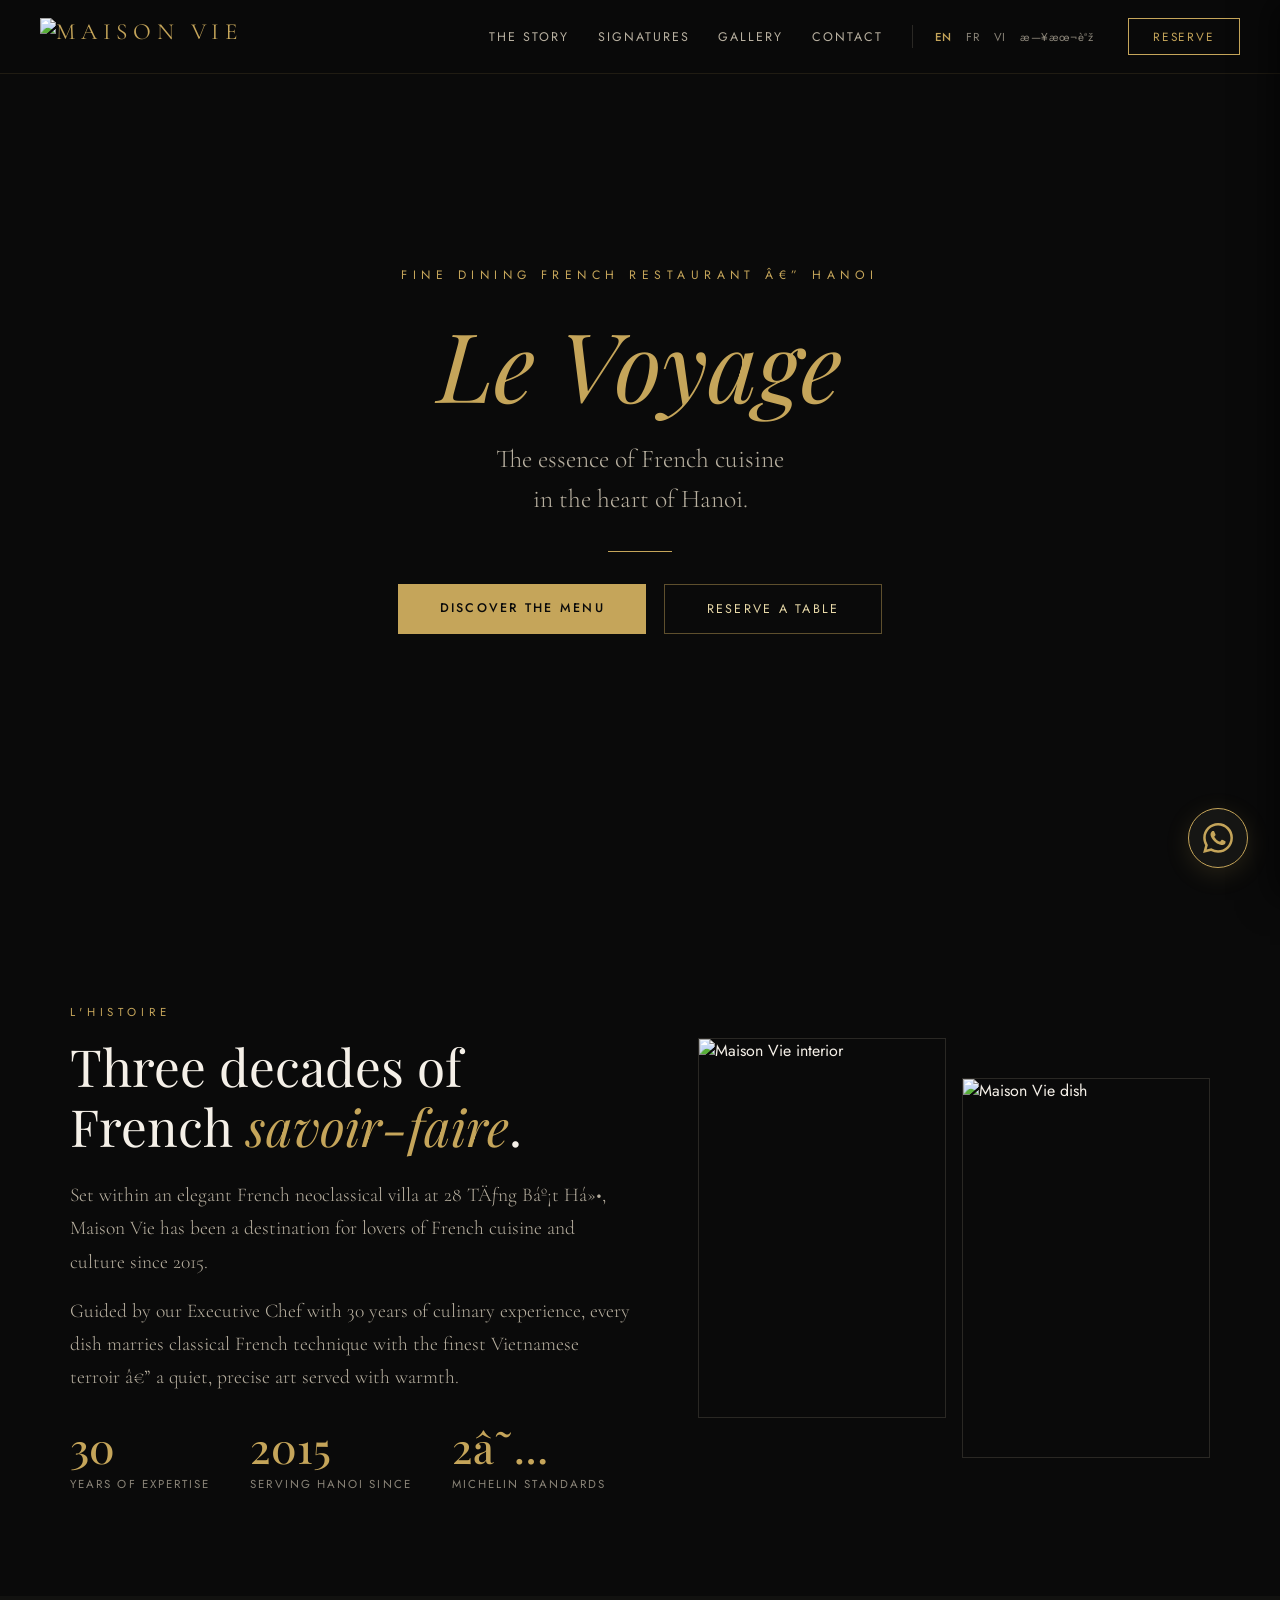
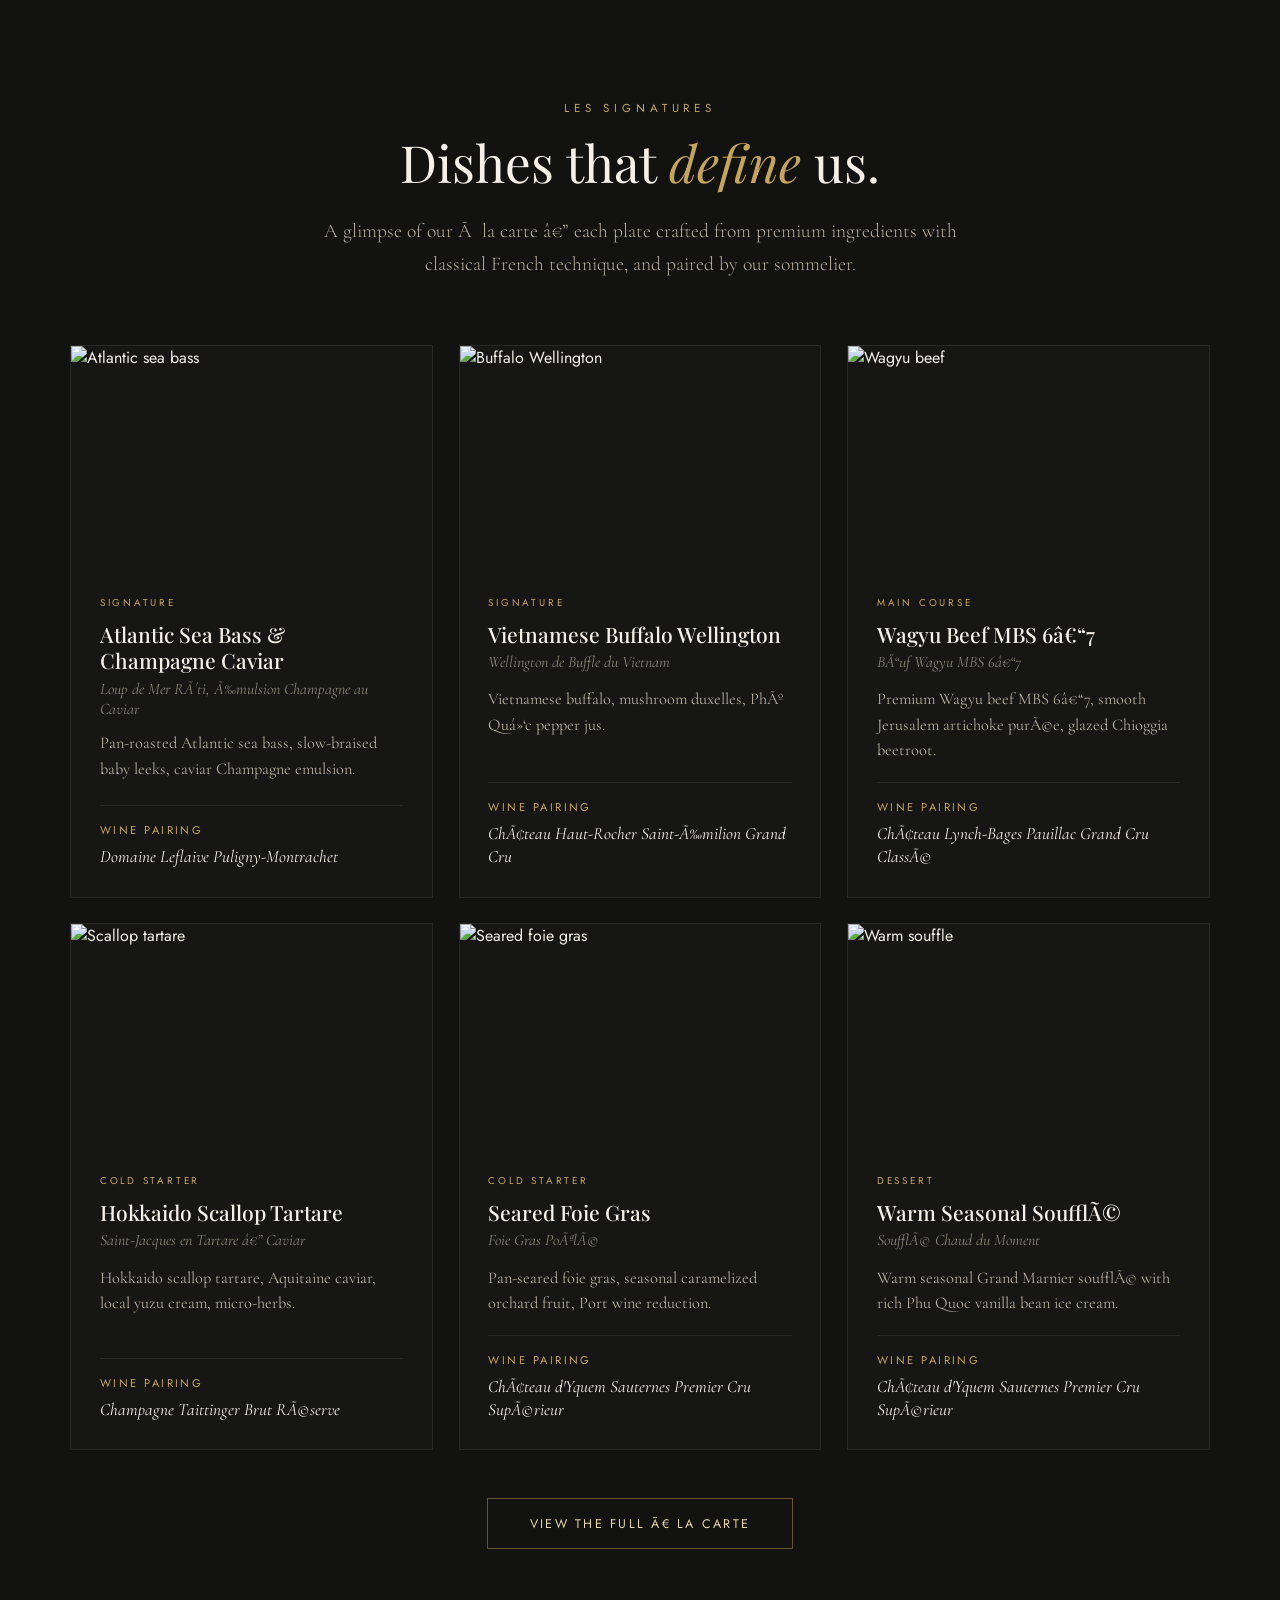
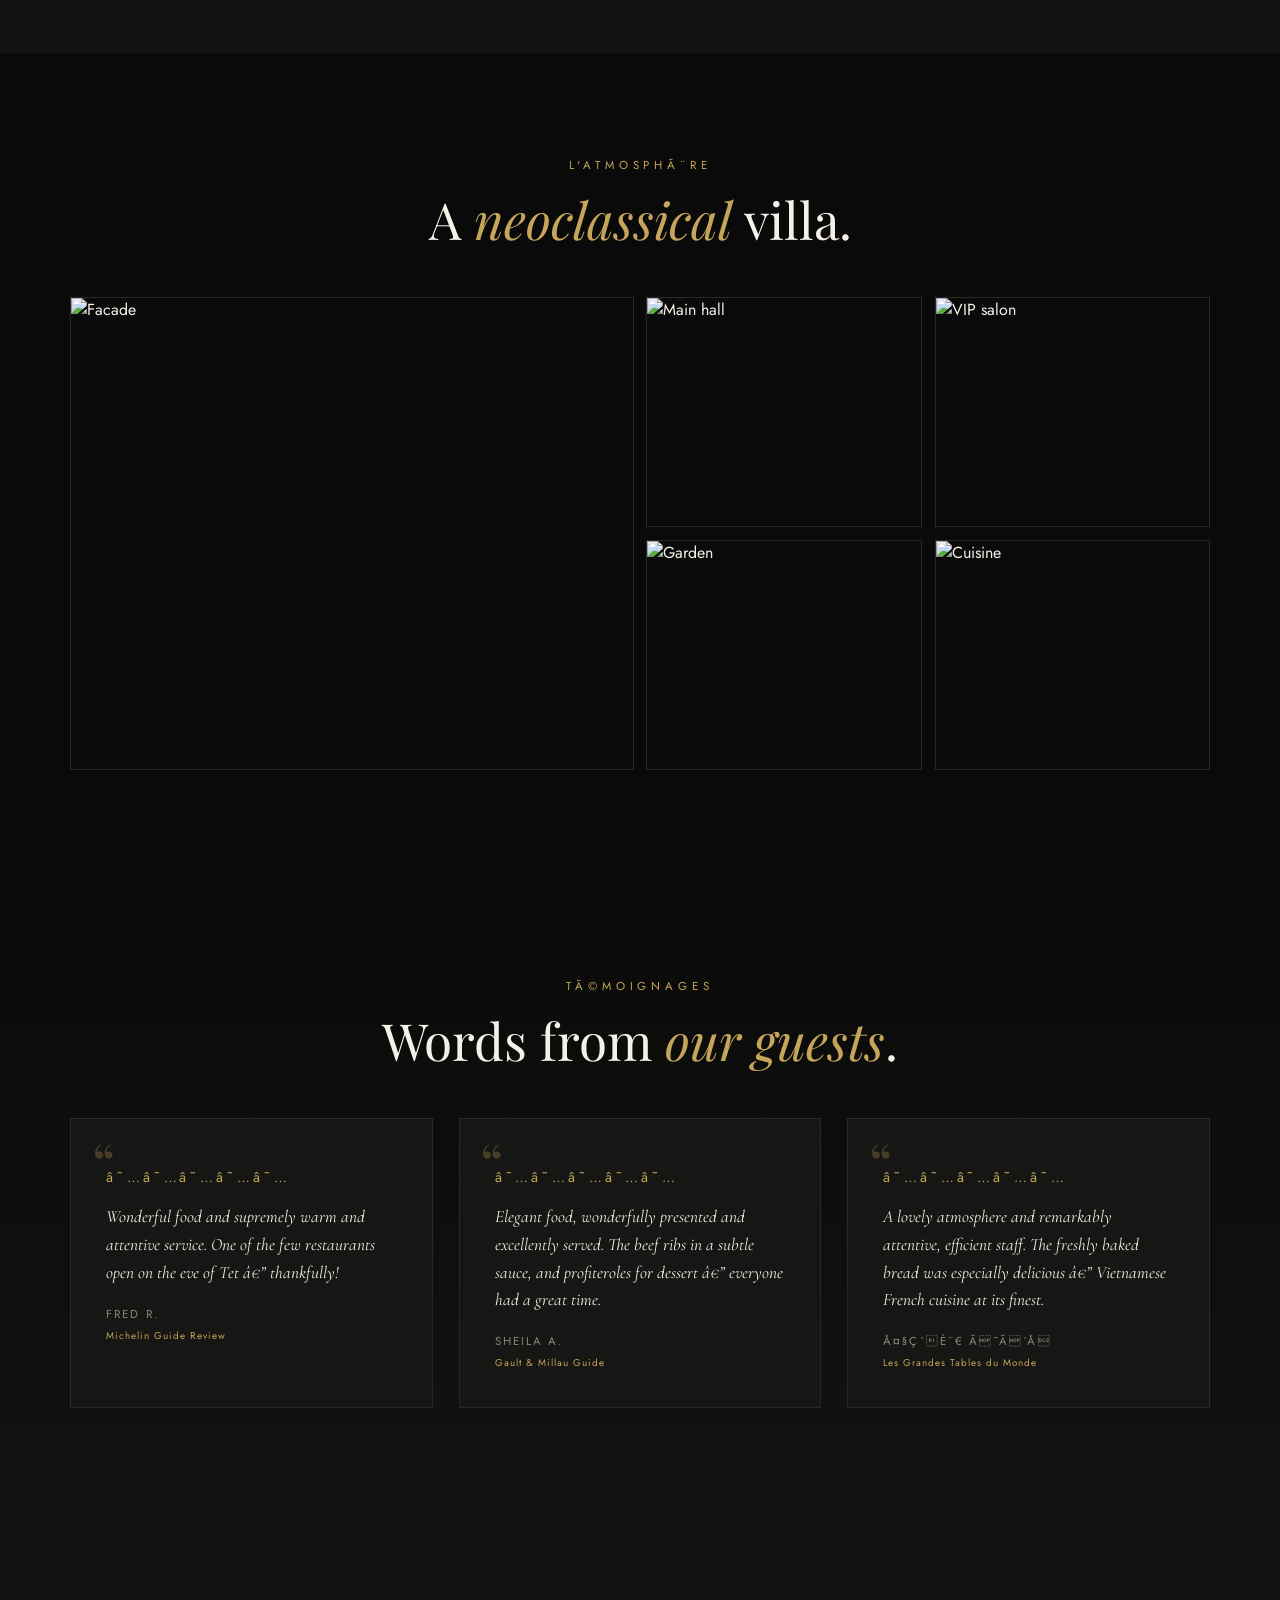
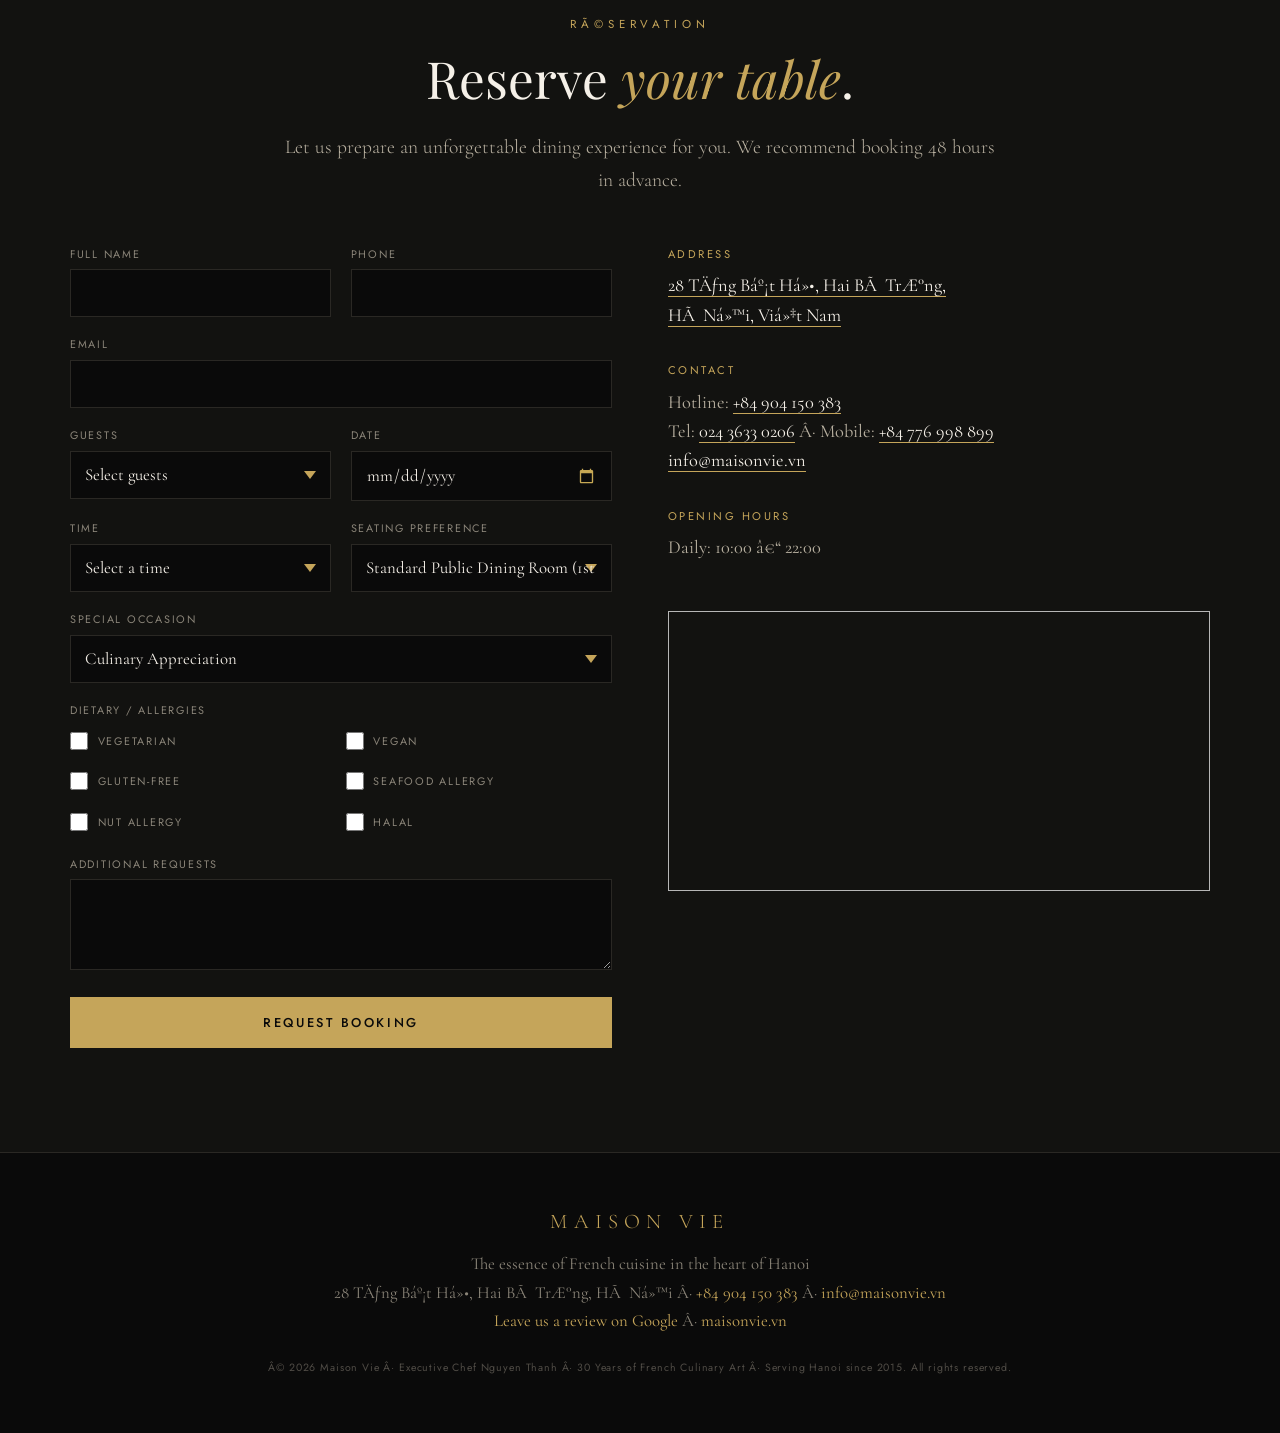
==== commit 113d5ef7: "fix: force push index.html with live Supabase keys (gyqlkjykydkaooumffde)" ====
--- a/index.html
+++ b/index.html
@@ -1,12 +1,12 @@
-<!DOCTYPE html>
+﻿<!DOCTYPE html>
 <html lang="en">
 <head>
 <meta charset="UTF-8">
 <meta name="viewport" content="width=device-width, initial-scale=1.0">
-<title>Maison Vie — Le Voyage | Fine Dining French Restaurant, Hanoi</title>
-<meta name="description" content="Maison Vie — Fine Dining French Restaurant at 28 Tang Bat Ho, Hanoi. 30 years of French culinary art, serving Hanoi since 2015. Reserve your table for Le Voyage.">
-<meta name="keywords" content="French restaurant Hanoi, fine dining Hanoi, nhà hàng Pháp Hà Nội, Maison Vie, French cuisine Hanoi">
-<meta property="og:title" content="Maison Vie — Le Voyage | Fine French Cuisine, Hanoi">
+<title>Maison Vie â€” Le Voyage | Fine Dining French Restaurant, Hanoi</title>
+<meta name="description" content="Maison Vie â€” Fine Dining French Restaurant at 28 Tang Bat Ho, Hanoi. 30 years of French culinary art, serving Hanoi since 2015. Reserve your table for Le Voyage.">
+<meta name="keywords" content="French restaurant Hanoi, fine dining Hanoi, nhÃ  hÃ ng PhÃ¡p HÃ  Ná»™i, Maison Vie, French cuisine Hanoi">
+<meta property="og:title" content="Maison Vie â€” Le Voyage | Fine French Cuisine, Hanoi">
 <meta property="og:description" content="The essence of French cuisine in the heart of Hanoi. Reserve your table.">
 <meta property="og:type" content="restaurant">
 <meta property="og:image" content="https://www.maisonvie.vn/wp-content/uploads/2020/04/logo234.png">
@@ -325,10 +325,10 @@
 <button class="lang-btn active" data-lang="en">EN</button>
 <button class="lang-btn" data-lang="fr">FR</button>
 <button class="lang-btn" data-lang="vi">VI</button>
-<button class="lang-btn" data-lang="ja">日本語</button>
+<button class="lang-btn" data-lang="ja">æ—¥æœ¬èªž</button>
 </div>
 <button class="nav-cta" onclick="document.getElementById('reserve').scrollIntoView({behavior:'smooth'})" data-i18n="nav_reserve">Reserve</button>
-<button class="nav-toggle" id="navToggle">☰</button>
+<button class="nav-toggle" id="navToggle">â˜°</button>
 </div>
 </nav>
 
@@ -337,7 +337,7 @@
 
 <!-- MOBILE MENU -->
 <div class="mobile-menu" id="mobileMenu">
-<button class="mclose" id="mclose">✕</button>
+<button class="mclose" id="mclose">âœ•</button>
 <a href="#story" data-i18n="nav_story">The Story</a>
 <a href="#signatures" data-i18n="nav_menu">Signatures</a>
 <a href="#gallery" data-i18n="nav_gallery">Gallery</a>
@@ -347,7 +347,7 @@
 <button class="lang-btn active" data-lang="en">EN</button>
 <button class="lang-btn" data-lang="fr">FR</button>
 <button class="lang-btn" data-lang="vi">VI</button>
-<button class="lang-btn" data-lang="ja">日本語</button>
+<button class="lang-btn" data-lang="ja">æ—¥æœ¬èªž</button>
 </div>
 </div>
 
@@ -356,7 +356,7 @@
 <div class="hero-bg"></div>
 <div class="hero-tint"></div>
 <div class="hero-content">
-<div class="hero-eyebrow"><a href="https://g.page/r/CaCGDbAoWj1BEBM/review" target="_blank" data-i18n="hero_eyebrow">Fine Dining French Restaurant — Hanoi</a></div>
+<div class="hero-eyebrow"><a href="https://g.page/r/CaCGDbAoWj1BEBM/review" target="_blank" data-i18n="hero_eyebrow">Fine Dining French Restaurant â€” Hanoi</a></div>
 <h1 class="hero-title"><em>Le Voyage</em></h1>
 <p class="hero-sub" data-i18n="hero_sub">The essence of French cuisine<br>in the heart of Hanoi.</p>
 <div class="hero-divider"></div>
@@ -375,13 +375,13 @@
 <div class="section-tag" data-i18n="story_tag">L'Histoire</div>
 <h2 class="section-heading" data-i18n="story_heading">Three decades of<br>French <em>savoir-faire</em>.</h2>
 <div class="section-body">
-<p data-i18n="story_p1">Set within an elegant French neoclassical villa at 28 Tăng Bạt Hổ, Maison Vie has been a destination for lovers of French cuisine and culture since 2015.</p>
-<p style="margin-top:1rem" data-i18n="story_p2">Guided by our Executive Chef with 30 years of culinary experience, every dish marries classical French technique with the finest Vietnamese terroir — a quiet, precise art served with warmth.</p>
+<p data-i18n="story_p1">Set within an elegant French neoclassical villa at 28 TÄƒng Báº¡t Há»•, Maison Vie has been a destination for lovers of French cuisine and culture since 2015.</p>
+<p style="margin-top:1rem" data-i18n="story_p2">Guided by our Executive Chef with 30 years of culinary experience, every dish marries classical French technique with the finest Vietnamese terroir â€” a quiet, precise art served with warmth.</p>
 </div>
 <div class="story-stats">
 <div class="story-stat"><div class="num">30</div><div class="label" data-i18n="story_stat1">Years of Expertise</div></div>
 <div class="story-stat"><div class="num">2015</div><div class="label" data-i18n="story_stat2">Serving Hanoi Since</div></div>
-<div class="story-stat"><div class="num" data-i18n="story_stat3_num">2★</div><div class="label" data-i18n="story_stat3">Michelin Standards</div></div>
+<div class="story-stat"><div class="num" data-i18n="story_stat3_num">2â˜…</div><div class="label" data-i18n="story_stat3">Michelin Standards</div></div>
 </div>
 </div>
 <div class="story-imgs">
@@ -398,7 +398,7 @@
 <div class="sig-intro reveal">
 <div class="section-tag" data-i18n="sig_tag">Les Signatures</div>
 <h2 class="section-heading" data-i18n="sig_heading">Dishes that <em>define</em> us.</h2>
-<div class="section-body" data-i18n="sig_body">A glimpse of our à la carte — each plate crafted from premium ingredients with classical French technique, and paired by our sommelier.</div>
+<div class="section-body" data-i18n="sig_body">A glimpse of our Ã  la carte â€” each plate crafted from premium ingredients with classical French technique, and paired by our sommelier.</div>
 </div>
 
 <div class="sig-grid reveal">
@@ -408,7 +408,7 @@
 <div class="sig-card-body">
 <div class="sig-card-cat" data-i18n="sig_cat_signature">Signature</div>
 <div class="sig-card-name" data-i18n="sig1_name">Atlantic Sea Bass & Champagne Caviar</div>
-<div class="sig-card-name-local" data-i18n="sig1_local">Loup de Mer Rôti, Émulsion Champagne au Caviar</div>
+<div class="sig-card-name-local" data-i18n="sig1_local">Loup de Mer RÃ´ti, Ã‰mulsion Champagne au Caviar</div>
 <div class="sig-card-desc" data-i18n="sig1_desc">Pan-roasted Atlantic sea bass, slow-braised baby leeks, caviar Champagne emulsion.</div>
 <div class="sig-card-pairing"><span class="pl" data-i18n="pairing_label">Wine Pairing</span><span class="pw">Domaine Leflaive Puligny-Montrachet</span></div>
 </div>
@@ -420,8 +420,8 @@
 <div class="sig-card-cat" data-i18n="sig_cat_signature">Signature</div>
 <div class="sig-card-name" data-i18n="sig2_name">Vietnamese Buffalo Wellington</div>
 <div class="sig-card-name-local" data-i18n="sig2_local">Wellington de Buffle du Vietnam</div>
-<div class="sig-card-desc" data-i18n="sig2_desc">Vietnamese buffalo, mushroom duxelles, Phú Quốc pepper jus.</div>
-<div class="sig-card-pairing"><span class="pl" data-i18n="pairing_label">Wine Pairing</span><span class="pw">Château Haut-Rocher Saint-Émilion Grand Cru</span></div>
+<div class="sig-card-desc" data-i18n="sig2_desc">Vietnamese buffalo, mushroom duxelles, PhÃº Quá»‘c pepper jus.</div>
+<div class="sig-card-pairing"><span class="pl" data-i18n="pairing_label">Wine Pairing</span><span class="pw">ChÃ¢teau Haut-Rocher Saint-Ã‰milion Grand Cru</span></div>
 </div>
 </div>
 <!-- 3 Wagyu -->
@@ -429,10 +429,10 @@
 <div class="sig-card-img"><img src="https://www.maisonvie.vn/wp-content/uploads/2025/02/main-img7-600x956-1.webp" alt="Wagyu beef" loading="lazy"></div>
 <div class="sig-card-body">
 <div class="sig-card-cat" data-i18n="sig_cat_main">Main Course</div>
-<div class="sig-card-name" data-i18n="sig3_name">Wagyu Beef MBS 6–7</div>
-<div class="sig-card-name-local" data-i18n="sig3_local">Bœuf Wagyu MBS 6–7</div>
+<div class="sig-card-name" data-i18n="sig3_name">Wagyu Beef MBS 6â€“7</div>
+<div class="sig-card-name-local" data-i18n="sig3_local">BÅ“uf Wagyu MBS 6â€“7</div>
 <div class="sig-card-desc" data-i18n="sig3_desc">Premium Wagyu, Jerusalem artichoke, Chioggia beetroot.</div>
-<div class="sig-card-pairing"><span class="pl" data-i18n="pairing_label">Wine Pairing</span><span class="pw">Château Lynch-Bages Pauillac Grand Cru Classé</span></div>
+<div class="sig-card-pairing"><span class="pl" data-i18n="pairing_label">Wine Pairing</span><span class="pw">ChÃ¢teau Lynch-Bages Pauillac Grand Cru ClassÃ©</span></div>
 </div>
 </div>
 <!-- 4 Scallop Tartare -->
@@ -441,9 +441,9 @@
 <div class="sig-card-body">
 <div class="sig-card-cat" data-i18n="sig_cat_starter">Cold Starter</div>
 <div class="sig-card-name" data-i18n="sig4_name">Hokkaido Scallop Tartare</div>
-<div class="sig-card-name-local" data-i18n="sig4_local">Saint-Jacques en Tartare — Caviar</div>
+<div class="sig-card-name-local" data-i18n="sig4_local">Saint-Jacques en Tartare â€” Caviar</div>
 <div class="sig-card-desc" data-i18n="sig4_desc">Hokkaido scallop tartare, Aquitaine caviar, yuzu cream.</div>
-<div class="sig-card-pairing"><span class="pl" data-i18n="pairing_label">Wine Pairing</span><span class="pw">Champagne Taittinger Brut Réserve</span></div>
+<div class="sig-card-pairing"><span class="pl" data-i18n="pairing_label">Wine Pairing</span><span class="pw">Champagne Taittinger Brut RÃ©serve</span></div>
 </div>
 </div>
 <!-- 5 Foie Gras -->
@@ -452,9 +452,9 @@
 <div class="sig-card-body">
 <div class="sig-card-cat" data-i18n="sig_cat_starter">Hot Starter</div>
 <div class="sig-card-name" data-i18n="sig5_name">Seared Foie Gras</div>
-<div class="sig-card-name-local" data-i18n="sig5_local">Foie Gras Poêlé</div>
+<div class="sig-card-name-local" data-i18n="sig5_local">Foie Gras PoÃªlÃ©</div>
 <div class="sig-card-desc" data-i18n="sig5_desc">Pan-seared foie gras, seasonal fruit, reduced jus.</div>
-<div class="sig-card-pairing"><span class="pl" data-i18n="pairing_label">Wine Pairing</span><span class="pw">Château d'Yquem Sauternes Premier Cru Supérieur</span></div>
+<div class="sig-card-pairing"><span class="pl" data-i18n="pairing_label">Wine Pairing</span><span class="pw">ChÃ¢teau d'Yquem Sauternes Premier Cru SupÃ©rieur</span></div>
 </div>
 </div>
 <!-- 6 Souffle -->
@@ -462,15 +462,15 @@
 <div class="sig-card-img"><img src="https://www.maisonvie.vn/wp-content/uploads/2020/04/homeslide-2.jpg" alt="Warm souffle" loading="lazy"></div>
 <div class="sig-card-body">
 <div class="sig-card-cat" data-i18n="sig_cat_dessert">Dessert</div>
-<div class="sig-card-name" data-i18n="sig6_name">Warm Seasonal Soufflé</div>
-<div class="sig-card-name-local" data-i18n="sig6_local">Soufflé Chaud du Moment</div>
-<div class="sig-card-desc" data-i18n="sig6_desc">Warm soufflé with Phú Quốc vanilla ice cream.</div>
-<div class="sig-card-pairing"><span class="pl" data-i18n="pairing_label">Wine Pairing</span><span class="pw">Château d'Yquem Sauternes Premier Cru Supérieur</span></div>
+<div class="sig-card-name" data-i18n="sig6_name">Warm Seasonal SoufflÃ©</div>
+<div class="sig-card-name-local" data-i18n="sig6_local">SoufflÃ© Chaud du Moment</div>
+<div class="sig-card-desc" data-i18n="sig6_desc">Warm soufflÃ© with PhÃº Quá»‘c vanilla ice cream.</div>
+<div class="sig-card-pairing"><span class="pl" data-i18n="pairing_label">Wine Pairing</span><span class="pw">ChÃ¢teau d'Yquem Sauternes Premier Cru SupÃ©rieur</span></div>
 </div>
 </div>
 </div>
 <div class="sig-foot reveal">
-<a href="https://www.maisonvie.vn/a-la-carte/" target="_blank" class="btn-ghost" data-i18n="sig_cta">View the Full À La Carte</a>
+<a href="https://www.maisonvie.vn/a-la-carte/" target="_blank" class="btn-ghost" data-i18n="sig_cta">View the Full Ã€ La Carte</a>
 </div>
 </div>
 </section>
@@ -479,13 +479,13 @@
 <section id="gallery">
 <div class="section-inner">
 <div class="reveal" style="text-align:center;margin-bottom:1rem">
-<div class="section-tag" data-i18n="gal_tag">L'Atmosphère</div>
+<div class="section-tag" data-i18n="gal_tag">L'AtmosphÃ¨re</div>
 <h2 class="section-heading" data-i18n="gal_heading">A <em>neoclassical</em> villa.</h2>
 </div>
 <div class="gallery-grid reveal">
-<div class="gallery-item wide tall" data-label="La Façade"><img src="https://nhahang-pearl.vercel.app/assets/images/hero.png" alt="Facade" loading="lazy"></div>
+<div class="gallery-item wide tall" data-label="La FaÃ§ade"><img src="https://nhahang-pearl.vercel.app/assets/images/hero.png" alt="Facade" loading="lazy"></div>
 <div class="gallery-item" data-label="Salle Principale"><img src="https://nhahang-pearl.vercel.app/assets/images/interior.png" alt="Main hall" loading="lazy"></div>
-<div class="gallery-item" data-label="Salon Privé"><img src="https://nhahang-pearl.vercel.app/assets/images/vip.png" alt="VIP salon" loading="lazy"></div>
+<div class="gallery-item" data-label="Salon PrivÃ©"><img src="https://nhahang-pearl.vercel.app/assets/images/vip.png" alt="VIP salon" loading="lazy"></div>
 <div class="gallery-item" data-label="Le Jardin"><img src="https://nhahang-pearl.vercel.app/assets/images/garden.png" alt="Garden" loading="lazy"></div>
 <div class="gallery-item" data-label="L'Art Culinaire"><img src="https://nhahang-pearl.vercel.app/assets/images/dishes.png" alt="Cuisine" loading="lazy"></div>
 </div>
@@ -496,26 +496,26 @@
 <section class="test-section">
 <div class="section-inner">
 <div class="reveal" style="text-align:center;margin-bottom:1rem">
-<div class="section-tag" data-i18n="test_tag">Témoignages</div>
+<div class="section-tag" data-i18n="test_tag">TÃ©moignages</div>
 <h2 class="section-heading" data-i18n="test_heading">Words from <em>our guests</em>.</h2>
 </div>
 <div class="test-grid reveal">
 <div class="test-card">
-<div class="test-stars">★★★★★</div>
-<div class="test-text" data-i18n="test1_text">Wonderful food and supremely warm and attentive service. One of the few restaurants open on the eve of Tet — thankfully!</div>
+<div class="test-stars">â˜…â˜…â˜…â˜…â˜…</div>
+<div class="test-text" data-i18n="test1_text">Wonderful food and supremely warm and attentive service. One of the few restaurants open on the eve of Tet â€” thankfully!</div>
 <div class="test-author">Fred R.</div>
 <span class="test-source" data-i18n="test1_source">Michelin Guide Review</span>
 </div>
 <div class="test-card">
-<div class="test-stars">★★★★★</div>
-<div class="test-text" data-i18n="test2_text">Elegant food, wonderfully presented and excellently served. The beef ribs in a subtle sauce, and profiteroles for dessert — everyone had a great time.</div>
+<div class="test-stars">â˜…â˜…â˜…â˜…â˜…</div>
+<div class="test-text" data-i18n="test2_text">Elegant food, wonderfully presented and excellently served. The beef ribs in a subtle sauce, and profiteroles for dessert â€” everyone had a great time.</div>
 <div class="test-author">Sheila A.</div>
 <span class="test-source" data-i18n="test2_source">Gault & Millau Guide</span>
 </div>
 <div class="test-card">
-<div class="test-stars">★★★★★</div>
-<div class="test-text jp-serif" data-i18n="test3_text">雰囲気もよく、スタッフがとても機敏にサーブしてくださいました。焼きたてのパンが特に美味しく、ベトナムのフランス料理はまさに絶品でした。</div>
-<div class="test-author">大納言 はぴ子</div>
+<div class="test-stars">â˜…â˜…â˜…â˜…â˜…</div>
+<div class="test-text jp-serif" data-i18n="test3_text">é›°å›²æ°—ã‚‚ã‚ˆãã€ã‚¹ã‚¿ãƒƒãƒ•ãŒã¨ã¦ã‚‚æ©Ÿæ•ã«ã‚µãƒ¼ãƒ–ã—ã¦ãã ã•ã„ã¾ã—ãŸã€‚ç„¼ããŸã¦ã®ãƒ‘ãƒ³ãŒç‰¹ã«ç¾Žå‘³ã—ãã€ãƒ™ãƒˆãƒŠãƒ ã®ãƒ•ãƒ©ãƒ³ã‚¹æ–™ç†ã¯ã¾ã•ã«çµ¶å“ã§ã—ãŸã€‚</div>
+<div class="test-author">å¤§ç´è¨€ ã¯ã´å­</div>
 <span class="test-source" data-i18n="test3_source">Les Grandes Tables du Monde</span>
 </div>
 </div>
@@ -526,7 +526,7 @@
 <section id="reserve" class="res-section">
 <div class="section-inner">
 <div class="reveal" style="text-align:center;margin-bottom:3rem">
-<div class="section-tag" data-i18n="res_tag">Réservation</div>
+<div class="section-tag" data-i18n="res_tag">RÃ©servation</div>
 <h2 class="section-heading" data-i18n="res_heading">Reserve <em>your table</em>.</h2>
 <div class="section-body" style="margin:0 auto" data-i18n="res_body">Let us prepare an unforgettable dining experience for you. We recommend booking 48 hours in advance.</div>
 </div>
@@ -596,19 +596,19 @@
 <div class="res-info">
 <div class="info-block">
 <div class="info-label" data-i18n="i_address">Address</div>
-<div class="info-text"><a href="https://g.page/r/CaCGDbAoWj1BEBM/review" target="_blank">28 Tăng Bạt Hổ, Hai Bà Trưng,<br>Hà Nội, Việt Nam</a></div>
+<div class="info-text"><a href="https://g.page/r/CaCGDbAoWj1BEBM/review" target="_blank">28 TÄƒng Báº¡t Há»•, Hai BÃ  TrÆ°ng,<br>HÃ  Ná»™i, Viá»‡t Nam</a></div>
 </div>
 <div class="info-block">
 <div class="info-label" data-i18n="i_contact">Contact</div>
 <div class="info-text">
 <span data-i18n="i_hotline">Hotline</span>: <a href="tel:+84904150383">+84 904 150 383</a><br>
-<span data-i18n="i_tel">Tel</span>: <a href="tel:+842436330206">024 3633 0206</a> · <span data-i18n="i_mobile">Mobile</span>: <a href="tel:+84776998899">+84 776 998 899</a><br>
+<span data-i18n="i_tel">Tel</span>: <a href="tel:+842436330206">024 3633 0206</a> Â· <span data-i18n="i_mobile">Mobile</span>: <a href="tel:+84776998899">+84 776 998 899</a><br>
 <a href="mailto:info@maisonvie.vn">info@maisonvie.vn</a>
 </div>
 </div>
 <div class="info-block">
 <div class="info-label" data-i18n="i_hours">Opening Hours</div>
-<div class="info-text" data-i18n="i_hours_text">Daily: 10:00 – 22:00</div>
+<div class="info-text" data-i18n="i_hours_text">Daily: 10:00 â€“ 22:00</div>
 </div>
 <iframe class="map-embed" src="https://www.google.com/maps?q=28+Tang+Bat+Ho,+Hai+Ba+Trung,+Hanoi&output=embed" loading="lazy" referrerpolicy="no-referrer-when-downgrade" title="Maison Vie location"></iframe>
 </div>
@@ -621,17 +621,17 @@
 <div class="footer-brand">Maison Vie</div>
 <div class="footer-text">
 <span data-i18n="foot_tagline">The essence of French cuisine in the heart of Hanoi</span><br>
-28 Tăng Bạt Hổ, Hai Bà Trưng, Hà Nội · <a href="tel:+84904150383">+84 904 150 383</a> · <a href="mailto:info@maisonvie.vn">info@maisonvie.vn</a><br>
-<a href="https://g.page/r/CaCGDbAoWj1BEBM/review" target="_blank" data-i18n="foot_review">Leave us a review on Google</a> · <a href="https://www.maisonvie.vn" target="_blank">maisonvie.vn</a>
-</div>
-<div class="footer-legal" data-i18n="foot_legal">© 2026 Maison Vie · Executive Chef Nguyen Thanh · 30 Years of French Culinary Art · Serving Hanoi since 2015. All rights reserved.</div>
+28 TÄƒng Báº¡t Há»•, Hai BÃ  TrÆ°ng, HÃ  Ná»™i Â· <a href="tel:+84904150383">+84 904 150 383</a> Â· <a href="mailto:info@maisonvie.vn">info@maisonvie.vn</a><br>
+<a href="https://g.page/r/CaCGDbAoWj1BEBM/review" target="_blank" data-i18n="foot_review">Leave us a review on Google</a> Â· <a href="https://www.maisonvie.vn" target="_blank">maisonvie.vn</a>
+</div>
+<div class="footer-legal" data-i18n="foot_legal">Â© 2026 Maison Vie Â· Executive Chef Nguyen Thanh Â· 30 Years of French Culinary Art Â· Serving Hanoi since 2015. All rights reserved.</div>
 </footer>
 
 <!-- FLOATING ACTIONS (mobile) -->
 <div class="float-actions">
-<a href="tel:+84904150383" data-i18n="float_call">📞 Call</a>
-<a id="waMobile" href="#" data-i18n="float_wa">💬 WhatsApp</a>
-<a href="#reserve" data-i18n="float_reserve">✦ Reserve</a>
+<a href="tel:+84904150383" data-i18n="float_call">ðŸ“ž Call</a>
+<a id="waMobile" href="#" data-i18n="float_wa">ðŸ’¬ WhatsApp</a>
+<a href="#reserve" data-i18n="float_reserve">âœ¦ Reserve</a>
 </div>
 
 <!-- FLOATING WHATSAPP BUTTON -->
@@ -643,8 +643,8 @@
 <!-- LUXURY SUCCESS MODAL -->
 <div class="modal-wrap" id="successModal">
 <div class="modal-card">
-<button class="modal-close" id="modalClose">✕</button>
-<div class="modal-icon">✦</div>
+<button class="modal-close" id="modalClose">âœ•</button>
+<div class="modal-icon">âœ¦</div>
 <h3 id="modalTitle" data-i18n="m_title">Invitation Dispatched</h3>
 <p id="modalBody" data-i18n="m_body">Your reservation details have been elegantly processed. A Gilded VIP digital invitation has been sent to your email address, and our Butler service will reach out shortly to tailor your evening.</p>
 </div>
@@ -653,168 +653,168 @@
 <!-- SCRIPTS INSERTED NEXT -->
 <script>
 /* ============================================================
-   MAISON VIE — CONFIG
-   👉 Paste your Supabase credentials below (from Supabase →
-      Project Settings → API). Leave empty to run in DEMO mode.
+   MAISON VIE â€” CONFIG
+   ðŸ‘‰ Paste your Supabase credentials below (from Supabase â†’
+      Project Settings â†’ API). Leave empty to run in DEMO mode.
    ============================================================ */
 const SUPABASE_URL = "https://gyqlkjykydkaooumffde.supabase.co";
 const SUPABASE_ANON_KEY = "eyJhbGciOiJIUzI1NiIsInR5cCI6IkpXVCJ9.eyJpc3MiOiJzdXBhYmFzZSIsInJlZiI6Imd5cWxranlreWRrYW9vdW1mZmRlIiwicm9sZSI6ImFub24iLCJpYXQiOjE3Nzk0NTg0NTQsImV4cCI6MjA5NTAzNDQ1NH0.8r5fbC_2IvRgMcfbMYqE4qYHP7vedn5WOvY_KwRh4P4";
 
 /* ============================================================
-   TRANSLATIONS — EN · FR · VI · JA
+   TRANSLATIONS â€” EN Â· FR Â· VI Â· JA
    ============================================================ */
 const I18N = {
 en:{
 nav_story:"The Story",nav_menu:"Signatures",nav_gallery:"Gallery",nav_contact:"Contact",nav_reserve:"Reserve",
-hero_eyebrow:"Fine Dining French Restaurant — Hanoi",hero_sub:"The essence of French cuisine<br>in the heart of Hanoi.",hero_cta1:"Discover the Menu",hero_cta2:"Reserve a Table",
+hero_eyebrow:"Fine Dining French Restaurant â€” Hanoi",hero_sub:"The essence of French cuisine<br>in the heart of Hanoi.",hero_cta1:"Discover the Menu",hero_cta2:"Reserve a Table",
 story_tag:"L'Histoire",story_heading:"Three decades of<br>French <em>savoir-faire</em>.",
-story_p1:"Set within an elegant French neoclassical villa at 28 Tăng Bạt Hổ, Maison Vie has been a destination for lovers of French cuisine and culture since 2015.",
-story_p2:"Guided by our Executive Chef with 30 years of culinary experience, every dish marries classical French technique with the finest Vietnamese terroir — a quiet, precise art served with warmth.",
-story_stat1:"Years of Expertise",story_stat2:"Serving Hanoi Since",story_stat3_num:"2★",story_stat3:"Michelin Standards",
-sig_tag:"Les Signatures",sig_heading:"Dishes that <em>define</em> us.",sig_body:"A glimpse of our à la carte — each plate crafted from premium ingredients with classical French technique, and paired by our sommelier.",
+story_p1:"Set within an elegant French neoclassical villa at 28 TÄƒng Báº¡t Há»•, Maison Vie has been a destination for lovers of French cuisine and culture since 2015.",
+story_p2:"Guided by our Executive Chef with 30 years of culinary experience, every dish marries classical French technique with the finest Vietnamese terroir â€” a quiet, precise art served with warmth.",
+story_stat1:"Years of Expertise",story_stat2:"Serving Hanoi Since",story_stat3_num:"2â˜…",story_stat3:"Michelin Standards",
+sig_tag:"Les Signatures",sig_heading:"Dishes that <em>define</em> us.",sig_body:"A glimpse of our Ã  la carte â€” each plate crafted from premium ingredients with classical French technique, and paired by our sommelier.",
 sig_cat_signature:"Signature",sig_cat_main:"Main Course",sig_cat_starter:"Cold Starter",sig_cat_dessert:"Dessert",pairing_label:"Wine Pairing",
 sig1_name:"Atlantic Sea Bass & Champagne Caviar",sig1_desc:"Pan-roasted Atlantic sea bass, slow-braised baby leeks, caviar Champagne emulsion.",
-sig2_name:"Vietnamese Buffalo Wellington",sig2_desc:"Vietnamese buffalo, mushroom duxelles, Phú Quốc pepper jus.",
-sig3_name:"Wagyu Beef MBS 6–7",sig3_desc:"Premium Wagyu beef MBS 6–7, smooth Jerusalem artichoke purée, glazed Chioggia beetroot.",
+sig2_name:"Vietnamese Buffalo Wellington",sig2_desc:"Vietnamese buffalo, mushroom duxelles, PhÃº Quá»‘c pepper jus.",
+sig3_name:"Wagyu Beef MBS 6â€“7",sig3_desc:"Premium Wagyu beef MBS 6â€“7, smooth Jerusalem artichoke purÃ©e, glazed Chioggia beetroot.",
 sig4_name:"Hokkaido Scallop Tartare",sig4_desc:"Hokkaido scallop tartare, Aquitaine caviar, local yuzu cream, micro-herbs.",
 sig5_name:"Seared Foie Gras",sig5_desc:"Pan-seared foie gras, seasonal caramelized orchard fruit, Port wine reduction.",
-sig6_name:"Warm Seasonal Soufflé",sig6_desc:"Warm seasonal Grand Marnier soufflé with rich Phu Quoc vanilla bean ice cream.",
-sig1_local:"Loup de Mer Rôti, Émulsion Champagne au Caviar",sig2_local:"Wellington de Buffle du Vietnam",sig3_local:"Bœuf Wagyu MBS 6–7",sig4_local:"Saint-Jacques en Tartare — Caviar",sig5_local:"Foie Gras Poêlé",sig6_local:"Soufflé Chaud du Moment",sig_cta:"View the Full À La Carte",
-gal_tag:"L'Atmosphère",gal_heading:"A <em>neoclassical</em> villa.",
-test_tag:"Témoignages",test_heading:"Words from <em>our guests</em>.",
-test1_text:"Wonderful food and supremely warm and attentive service. One of the few restaurants open on the eve of Tet — thankfully!",
-test2_text:"Elegant food, wonderfully presented and excellently served. The beef ribs in a subtle sauce, and profiteroles for dessert — everyone had a great time.",
-test3_text:"A lovely atmosphere and remarkably attentive, efficient staff. The freshly baked bread was especially delicious — Vietnamese French cuisine at its finest.",
+sig6_name:"Warm Seasonal SoufflÃ©",sig6_desc:"Warm seasonal Grand Marnier soufflÃ© with rich Phu Quoc vanilla bean ice cream.",
+sig1_local:"Loup de Mer RÃ´ti, Ã‰mulsion Champagne au Caviar",sig2_local:"Wellington de Buffle du Vietnam",sig3_local:"BÅ“uf Wagyu MBS 6â€“7",sig4_local:"Saint-Jacques en Tartare â€” Caviar",sig5_local:"Foie Gras PoÃªlÃ©",sig6_local:"SoufflÃ© Chaud du Moment",sig_cta:"View the Full Ã€ La Carte",
+gal_tag:"L'AtmosphÃ¨re",gal_heading:"A <em>neoclassical</em> villa.",
+test_tag:"TÃ©moignages",test_heading:"Words from <em>our guests</em>.",
+test1_text:"Wonderful food and supremely warm and attentive service. One of the few restaurants open on the eve of Tet â€” thankfully!",
+test2_text:"Elegant food, wonderfully presented and excellently served. The beef ribs in a subtle sauce, and profiteroles for dessert â€” everyone had a great time.",
+test3_text:"A lovely atmosphere and remarkably attentive, efficient staff. The freshly baked bread was especially delicious â€” Vietnamese French cuisine at its finest.",
 test1_source:"Michelin Guide Review",test2_source:"Gault & Millau Guide",test3_source:"Les Grandes Tables du Monde",
-res_tag:"Réservation",res_heading:"Reserve <em>your table</em>.",res_body:"Let us prepare an unforgettable dining experience for you. We recommend booking 48 hours in advance.",
+res_tag:"RÃ©servation",res_heading:"Reserve <em>your table</em>.",res_body:"Let us prepare an unforgettable dining experience for you. We recommend booking 48 hours in advance.",
 f_name:"Full Name",f_phone:"Phone",f_email:"Email",f_guests:"Guests",f_date:"Date",f_time:"Time",f_dietary:"Dietary / Allergies",f_notes:"Additional Requests",f_submit:"Request Booking",
 f_seating:"Seating Preference",f_purpose:"Special Occasion",
 seat_standard:"Standard Public Dining Room (1st Floor)",seat_private:"Private Dining Room (Subject to Availability, 2nd Floor)",seat_window:"Big Function Room (3rd Floor)",
-purp_dining:"Culinary Appreciation",purp_business:"Business & VIP Entertainment",purp_anniversary:"Anniversary / Birthday Celebration",purp_proposal:"Marriage Proposal 💍",
+purp_dining:"Culinary Appreciation",purp_business:"Business & VIP Entertainment",purp_anniversary:"Anniversary / Birthday Celebration",purp_proposal:"Marriage Proposal ðŸ’",
 d_veg:"Vegetarian",d_vegan:"Vegan",d_gluten:"Gluten-free",d_seafood:"Seafood allergy",d_nut:"Nut allergy",d_halal:"Halal",
-guests_one:"guest",guests_many:"guests",guests_over:"Over 20 — please call us",time_lunch:"Lunch",time_dinner:"Dinner",time_choose:"Select a time",guests_choose:"Select guests",
-i_address:"Address",i_contact:"Contact",i_hotline:"Hotline",i_tel:"Tel",i_mobile:"Mobile",i_hours:"Opening Hours",i_hours_text:"Daily: 10:00 – 22:00",
+guests_one:"guest",guests_many:"guests",guests_over:"Over 20 â€” please call us",time_lunch:"Lunch",time_dinner:"Dinner",time_choose:"Select a time",guests_choose:"Select guests",
+i_address:"Address",i_contact:"Contact",i_hotline:"Hotline",i_tel:"Tel",i_mobile:"Mobile",i_hours:"Opening Hours",i_hours_text:"Daily: 10:00 â€“ 22:00",
 foot_tagline:"The essence of French cuisine in the heart of Hanoi",foot_review:"Leave us a review on Google",
-foot_legal:"© 2026 Maison Vie · Executive Chef Nguyen Thanh · 30 Years of French Culinary Art · Serving Hanoi since 2015. All rights reserved.",
-float_call:"📞 Call",float_map:"📍 Directions",float_reserve:"✦ Reserve",float_wa:"💬 WhatsApp",wa_tooltip:"Quick booking via WhatsApp",wa_msg:"Hello Maison Vie, I would like to book a table. Name: ___, Guests: ___, Date: ___, Time: ___",
-msg_sending:"Sending…",msg_success:"Thank you! Your reservation request has been received.",
-msg_demo:"✓ Demo mode — your details are valid. Connect Supabase to save bookings live.",msg_error:"Something went wrong. Please call us at +84 904 150 383.",msg_invalid_email:"Please enter a valid email address.",msg_past:"Please choose a future date.",
+foot_legal:"Â© 2026 Maison Vie Â· Executive Chef Nguyen Thanh Â· 30 Years of French Culinary Art Â· Serving Hanoi since 2015. All rights reserved.",
+float_call:"ðŸ“ž Call",float_map:"ðŸ“ Directions",float_reserve:"âœ¦ Reserve",float_wa:"ðŸ’¬ WhatsApp",wa_tooltip:"Quick booking via WhatsApp",wa_msg:"Hello Maison Vie, I would like to book a table. Name: ___, Guests: ___, Date: ___, Time: ___",
+msg_sending:"Sendingâ€¦",msg_success:"Thank you! Your reservation request has been received.",
+msg_demo:"âœ“ Demo mode â€” your details are valid. Connect Supabase to save bookings live.",msg_error:"Something went wrong. Please call us at +84 904 150 383.",msg_invalid_email:"Please enter a valid email address.",msg_past:"Please choose a future date.",
 m_title:"Invitation Dispatched",
 m_body:"Your reservation request has been received with the highest regard. A Gilded VIP digital invitation has been dispatched to your email, and our concierge will contact you shortly to confirm your preferences."
 },
 fr:{
-nav_story:"L'Histoire",nav_menu:"Signatures",nav_gallery:"Galerie",nav_contact:"Contact",nav_reserve:"Réserver",
-hero_eyebrow:"Restaurant Français Gastronomique — Hanoï",hero_sub:"L'essence de la cuisine française<br>au cœur de Hanoï.",hero_cta1:"Découvrir le Menu",hero_cta2:"Réserver une Table",
-story_tag:"L'Histoire",story_heading:"Trois décennies de<br><em>savoir-faire</em> français.",
-story_p1:"Installé dans une élégante villa néoclassique française au 28 Tăng Bạt Hổ, Maison Vie est depuis 2015 une destination pour les amoureux de la cuisine et de la culture françaises.",
-story_p2:"Sous la direction de notre Chef Exécutif fort de 30 ans d'expérience, chaque plat marie la technique française classique au meilleur terroir vietnamien.",
-story_stat1:"Ans d'Expertise",story_stat2:"Au Service de Hanoï depuis",story_stat3_num:"2★",story_stat3:"Standards Michelin",
-sig_tag:"Les Signatures",sig_heading:"Des plats qui nous <em>définissent</em>.",sig_body:"Un aperçu de notre carte — chaque assiette élaborée avec des produits d'exception et la technique française classique, accordée par notre sommelier.",
-sig_cat_signature:"Signature",sig_cat_main:"Plat Principal",sig_cat_starter:"Entrée Froide",sig_cat_dessert:"Dessert",pairing_label:"Accord Mets-Vin",
-sig1_name:"Loup de Mer Sauvage & Champagne Caviar",sig1_desc:"Loup de mer rôti à la poêle, jeunes poireaux braisés, émulsion de Champagne au caviar.",
-sig2_name:"Wellington de Buffle du Vietnam",sig2_desc:"Buffle vietnamien, duxelles de champignons, jus au poivre de Phú Quốc.",
-sig3_name:"Bœuf Wagyu MBS 6–7",sig3_desc:"Wagyu d'exception, purée fine de topinambours, betterave Chioggia glacée.",
-sig4_name:"Saint-Jacques en Tartare",sig4_desc:"Tartare de Saint-Jacques Hokkaido, caviar d'Aquitaine, crème de yuzu local, jeunes herbes.",
-sig5_name:"Foie Gras Poêlé",sig5_desc:"Foie gras poêlé, fruits de saison caramélisés, réduction au vin de Porto.",
-sig6_name:"Soufflé Chaud du Moment",sig6_desc:"Soufflé chaud au Grand Marnier, glace onctueuse à la vanille de Phú Quốc.",
-sig1_local:"Loup de Mer Rôti, Émulsion Champagne au Caviar",sig2_local:"Wellington de Buffle du Vietnam",sig3_local:"Bœuf Wagyu MBS 6–7",sig4_local:"Saint-Jacques en Tartare — Caviar",sig5_local:"Foie Gras Poêlé",sig6_local:"Soufflé Chaud du Moment",sig_cta:"Voir la Carte Complète",
-gal_tag:"L'Atmosphère",gal_heading:"Une villa <em>néoclassique</em>.",
-test_tag:"Témoignages",test_heading:"Les mots de <em>nos hôtes</em>.",
-test1_text:"Une cuisine merveilleuse et un service d'une chaleur et d'une attention remarquables. L'un des rares restaurants ouverts la veille du Têt — heureusement !",
-test2_text:"Cuisine élégante, magnifiquement présentée et parfaitement servie. Les côtes de bœuf en sauce subtile et les profiteroles en dessert — tout le monde a passé un excellent moment.",
-test3_text:"Une atmosphère charmante et un personnel d'une attention et d'une efficacité remarquables. Le pain fraîchement cuit était particulièrement délicieux — la cuisine franco-vietnamienne dans toute sa splendeur.",
+nav_story:"L'Histoire",nav_menu:"Signatures",nav_gallery:"Galerie",nav_contact:"Contact",nav_reserve:"RÃ©server",
+hero_eyebrow:"Restaurant FranÃ§ais Gastronomique â€” HanoÃ¯",hero_sub:"L'essence de la cuisine franÃ§aise<br>au cÅ“ur de HanoÃ¯.",hero_cta1:"DÃ©couvrir le Menu",hero_cta2:"RÃ©server une Table",
+story_tag:"L'Histoire",story_heading:"Trois dÃ©cennies de<br><em>savoir-faire</em> franÃ§ais.",
+story_p1:"InstallÃ© dans une Ã©lÃ©gante villa nÃ©oclassique franÃ§aise au 28 TÄƒng Báº¡t Há»•, Maison Vie est depuis 2015 une destination pour les amoureux de la cuisine et de la culture franÃ§aises.",
+story_p2:"Sous la direction de notre Chef ExÃ©cutif fort de 30 ans d'expÃ©rience, chaque plat marie la technique franÃ§aise classique au meilleur terroir vietnamien.",
+story_stat1:"Ans d'Expertise",story_stat2:"Au Service de HanoÃ¯ depuis",story_stat3_num:"2â˜…",story_stat3:"Standards Michelin",
+sig_tag:"Les Signatures",sig_heading:"Des plats qui nous <em>dÃ©finissent</em>.",sig_body:"Un aperÃ§u de notre carte â€” chaque assiette Ã©laborÃ©e avec des produits d'exception et la technique franÃ§aise classique, accordÃ©e par notre sommelier.",
+sig_cat_signature:"Signature",sig_cat_main:"Plat Principal",sig_cat_starter:"EntrÃ©e Froide",sig_cat_dessert:"Dessert",pairing_label:"Accord Mets-Vin",
+sig1_name:"Loup de Mer Sauvage & Champagne Caviar",sig1_desc:"Loup de mer rÃ´ti Ã  la poÃªle, jeunes poireaux braisÃ©s, Ã©mulsion de Champagne au caviar.",
+sig2_name:"Wellington de Buffle du Vietnam",sig2_desc:"Buffle vietnamien, duxelles de champignons, jus au poivre de PhÃº Quá»‘c.",
+sig3_name:"BÅ“uf Wagyu MBS 6â€“7",sig3_desc:"Wagyu d'exception, purÃ©e fine de topinambours, betterave Chioggia glacÃ©e.",
+sig4_name:"Saint-Jacques en Tartare",sig4_desc:"Tartare de Saint-Jacques Hokkaido, caviar d'Aquitaine, crÃ¨me de yuzu local, jeunes herbes.",
+sig5_name:"Foie Gras PoÃªlÃ©",sig5_desc:"Foie gras poÃªlÃ©, fruits de saison caramÃ©lisÃ©s, rÃ©duction au vin de Porto.",
+sig6_name:"SoufflÃ© Chaud du Moment",sig6_desc:"SoufflÃ© chaud au Grand Marnier, glace onctueuse Ã  la vanille de PhÃº Quá»‘c.",
+sig1_local:"Loup de Mer RÃ´ti, Ã‰mulsion Champagne au Caviar",sig2_local:"Wellington de Buffle du Vietnam",sig3_local:"BÅ“uf Wagyu MBS 6â€“7",sig4_local:"Saint-Jacques en Tartare â€” Caviar",sig5_local:"Foie Gras PoÃªlÃ©",sig6_local:"SoufflÃ© Chaud du Moment",sig_cta:"Voir la Carte ComplÃ¨te",
+gal_tag:"L'AtmosphÃ¨re",gal_heading:"Une villa <em>nÃ©oclassique</em>.",
+test_tag:"TÃ©moignages",test_heading:"Les mots de <em>nos hÃ´tes</em>.",
+test1_text:"Une cuisine merveilleuse et un service d'une chaleur et d'une attention remarquables. L'un des rares restaurants ouverts la veille du TÃªt â€” heureusement !",
+test2_text:"Cuisine Ã©lÃ©gante, magnifiquement prÃ©sentÃ©e et parfaitement servie. Les cÃ´tes de bÅ“uf en sauce subtile et les profiteroles en dessert â€” tout le monde a passÃ© un excellent moment.",
+test3_text:"Une atmosphÃ¨re charmante et un personnel d'une attention et d'une efficacitÃ© remarquables. Le pain fraÃ®chement cuit Ã©tait particuliÃ¨rement dÃ©licieux â€” la cuisine franco-vietnamienne dans toute sa splendeur.",
 test1_source:"Guide Michelin",test2_source:"Guide Gault & Millau",test3_source:"Les Grandes Tables du Monde",
-res_tag:"Réservation",res_heading:"Réservez <em>votre table</em>.",res_body:"Laissez-nous préparer pour vous une expérience inoubliable. Nous recommandons de réserver 48 heures à l'avance.",
-f_name:"Nom Complet",f_phone:"Téléphone",f_email:"Email",f_guests:"Convives",f_date:"Date",f_time:"Heure",f_dietary:"Régime / Allergies",f_notes:"Demandes Particulières",f_submit:"Demander une Réservation",
-f_seating:"Préférence de Table",f_purpose:"Occasion Spéciale",
-seat_standard:"Salle à Manger Publique Standard (1er Étage)",seat_private:"Salon Privé (Sous réserve de disponibilité, 2ème Étage)",seat_window:"Grande Salle de Réception (3ème Étage)",
-purp_dining:"Appréciation Gastronomique",purp_business:"Repas d'Affaires & VIP",purp_anniversary:"Célébration d'Anniversaire",purp_proposal:"Demande en Mariage 💍",
-d_veg:"Végétarien",d_vegan:"Végétalien",d_gluten:"Sans gluten",d_seafood:"Allergie fruits de mer",d_nut:"Allergie aux noix",d_halal:"Halal",
-guests_one:"convive",guests_many:"convives",guests_over:"Plus de 20 — appelez-nous",time_lunch:"Déjeuner",time_dinner:"Dîner",time_choose:"Choisir une heure",guests_choose:"Choisir",
-i_address:"Adresse",i_contact:"Contact",i_hotline:"Hotline",i_tel:"Tél",i_mobile:"Mobile",i_hours:"Horaires",i_hours_text:"Tous les jours : 10h00 – 22h00",
-foot_tagline:"L'essence de la cuisine française au cœur de Hanoï",foot_review:"Laissez-nous un avis sur Google",
-foot_legal:"© 2026 Maison Vie · Chef Exécutif Nguyen Thanh · 30 ans d'art culinaire français · Depuis 2015. Tous droits réservés.",
-float_call:"📞 Appeler",float_map:"📍 Itinéraire",float_reserve:"✦ Réserver",float_wa:"💬 WhatsApp",wa_tooltip:"Réservation rapide via WhatsApp",wa_msg:"Bonjour Maison Vie, je souhaite réserver une table. Nom : ___, Convives : ___, Date : ___, Heure : ___",
-msg_sending:"Envoi…",msg_success:"Merci ! Votre demande de réservation a été reçue.",
-msg_demo:"✓ Mode démo — vos informations sont valides. Connectez Supabase pour enregistrer les réservations.",msg_error:"Une erreur s'est produite. Appelez-nous au +84 904 150 383.",msg_invalid_email:"Veuillez saisir une adresse email valide.",msg_past:"Veuillez choisir une date future.",
-m_title:"Invitation Envoyée",
-m_body:"Votre demande de réservation a été accueillie avec la plus grande considération. Une invitation numérique VIP a été envoyée à votre adresse email, et notre concierge vous contactera sous peu pour finaliser vos préférences."
+res_tag:"RÃ©servation",res_heading:"RÃ©servez <em>votre table</em>.",res_body:"Laissez-nous prÃ©parer pour vous une expÃ©rience inoubliable. Nous recommandons de rÃ©server 48 heures Ã  l'avance.",
+f_name:"Nom Complet",f_phone:"TÃ©lÃ©phone",f_email:"Email",f_guests:"Convives",f_date:"Date",f_time:"Heure",f_dietary:"RÃ©gime / Allergies",f_notes:"Demandes ParticuliÃ¨res",f_submit:"Demander une RÃ©servation",
+f_seating:"PrÃ©fÃ©rence de Table",f_purpose:"Occasion SpÃ©ciale",
+seat_standard:"Salle Ã  Manger Publique Standard (1er Ã‰tage)",seat_private:"Salon PrivÃ© (Sous rÃ©serve de disponibilitÃ©, 2Ã¨me Ã‰tage)",seat_window:"Grande Salle de RÃ©ception (3Ã¨me Ã‰tage)",
+purp_dining:"ApprÃ©ciation Gastronomique",purp_business:"Repas d'Affaires & VIP",purp_anniversary:"CÃ©lÃ©bration d'Anniversaire",purp_proposal:"Demande en Mariage ðŸ’",
+d_veg:"VÃ©gÃ©tarien",d_vegan:"VÃ©gÃ©talien",d_gluten:"Sans gluten",d_seafood:"Allergie fruits de mer",d_nut:"Allergie aux noix",d_halal:"Halal",
+guests_one:"convive",guests_many:"convives",guests_over:"Plus de 20 â€” appelez-nous",time_lunch:"DÃ©jeuner",time_dinner:"DÃ®ner",time_choose:"Choisir une heure",guests_choose:"Choisir",
+i_address:"Adresse",i_contact:"Contact",i_hotline:"Hotline",i_tel:"TÃ©l",i_mobile:"Mobile",i_hours:"Horaires",i_hours_text:"Tous les jours : 10h00 â€“ 22h00",
+foot_tagline:"L'essence de la cuisine franÃ§aise au cÅ“ur de HanoÃ¯",foot_review:"Laissez-nous un avis sur Google",
+foot_legal:"Â© 2026 Maison Vie Â· Chef ExÃ©cutif Nguyen Thanh Â· 30 ans d'art culinaire franÃ§ais Â· Depuis 2015. Tous droits rÃ©servÃ©s.",
+float_call:"ðŸ“ž Appeler",float_map:"ðŸ“ ItinÃ©raire",float_reserve:"âœ¦ RÃ©server",float_wa:"ðŸ’¬ WhatsApp",wa_tooltip:"RÃ©servation rapide via WhatsApp",wa_msg:"Bonjour Maison Vie, je souhaite rÃ©server une table. Nom : ___, Convives : ___, Date : ___, Heure : ___",
+msg_sending:"Envoiâ€¦",msg_success:"Merci ! Votre demande de rÃ©servation a Ã©tÃ© reÃ§ue.",
+msg_demo:"âœ“ Mode dÃ©mo â€” vos informations sont valides. Connectez Supabase pour enregistrer les rÃ©servations.",msg_error:"Une erreur s'est produite. Appelez-nous au +84 904 150 383.",msg_invalid_email:"Veuillez saisir une adresse email valide.",msg_past:"Veuillez choisir une date future.",
+m_title:"Invitation EnvoyÃ©e",
+m_body:"Votre demande de rÃ©servation a Ã©tÃ© accueillie avec la plus grande considÃ©ration. Une invitation numÃ©rique VIP a Ã©tÃ© envoyÃ©e Ã  votre adresse email, et notre concierge vous contactera sous peu pour finaliser vos prÃ©fÃ©rences."
 },
 vi:{
-nav_story:"Câu Chuyện",nav_menu:"Món Đặc Sắc",nav_gallery:"Không Gian",nav_contact:"Liên Hệ",nav_reserve:"Đặt Bàn",
-hero_eyebrow:"Nhà Hàng Pháp Fine Dining — Hà Nội",hero_sub:"Tinh hoa ẩm thực Pháp<br>giữa lòng Hà Nội.",hero_cta1:"Khám Phá Thực Đơn",hero_cta2:"Đặt Bàn Ngay",
-story_tag:"Câu Chuyện",story_heading:"Ba thập kỷ tinh hoa<br>ẩm thực <em>Pháp</em>.",
-story_p1:"Tọa lạc trong một biệt thự Tân cổ điển Pháp lộng lẫy tại 28 Tăng Bạt Hổ, Maison Vie là điểm đến của những người yêu ẩm thực và văn hóa Pháp từ năm 2015.",
-story_p2:"Dưới sự dẫn dắt của Bếp trưởng Điều hành với 30 năm kinh nghiệm ẩm thực Pháp, mỗi món ăn là kết tinh giữa kỹ thuật Pháp cổ điển và nguyên liệu tinh túy nhất của Việt Nam.",
-story_stat1:"Năm Kinh Nghiệm",story_stat2:"Phục Vụ Hà Nội Từ",story_stat3_num:"2★",story_stat3:"Tiêu Chuẩn Michelin",
-sig_tag:"Món Đặc Sắc",sig_heading:"Những món <em>định danh</em> chúng tôi.",sig_body:"Một phần thực đơn à la carte — mỗi món được chế tác từ nguyên liệu thượng hạng theo kỹ thuật Pháp cổ điển, kèm gợi ý rượu vang từ sommelier.",
-sig_cat_signature:"Signature",sig_cat_main:"Món Chính",sig_cat_starter:"Khai Vị Lạnh",sig_cat_dessert:"Tráng Miệng",pairing_label:"Gợi Ý Rượu Vang",
-sig1_name:"Cá Chẽm Đại Dương & Trứng Cá Tầm",sig1_desc:"Cá chẽm áp chảo da giòn, tỏi tây non om mềm, sốt trứng cá tầm Champagne thượng hạng.",
-sig2_name:"Wellington Thịt Trâu Việt Nam",sig2_desc:"Thịt trâu Việt Nam, nhân nấm duxelles, sốt tiêu Phú Quốc.",
-sig3_name:"Bò Wagyu MBS 6–7",sig3_desc:"Bò Wagyu thượng hạng, atisô Jerusalem nghiền mịn, củ dền Chioggia sốt bóng.",
-sig4_name:"Sò Điệp Hokkaido Tartare",sig4_desc:"Sò điệp Hokkaido tartare, caviar Aquitaine, kem yuzu Việt Quất, thảo mộc non.",
-sig5_name:"Gan Ngỗng Áp Chảo",sig5_desc:"Gan ngỗng áp chảo, trái cây theo mùa caramel hóa, sốt cô đặc rượu Port.",
-sig6_name:"Soufflé Nóng Theo Mùa",sig6_desc:"Soufflé nóng vị rượu Grand Marnier, kem vani Phú Quốc.",
-sig1_local:"Loup de Mer Rôti, Émulsion Champagne au Caviar",sig2_local:"Wellington de Buffle du Vietnam",sig3_local:"Bœuf Wagyu MBS 6–7",sig4_local:"Saint-Jacques en Tartare — Caviar",sig5_local:"Foie Gras Poêlé",sig6_local:"Soufflé Chaud du Moment",sig_cta:"Xem Toàn Bộ Thực Đơn",
-gal_tag:"Không Gian",gal_heading:"Biệt thự <em>Tân cổ điển</em>.",
-test_tag:"Cảm Nhận",test_heading:"Lời từ <em>thực khách</em>.",
-test1_text:"Món ăn tuyệt vời cùng dịch vụ ấm áp và chu đáo. Một trong số ít nhà hàng mở cửa vào đêm Giao thừa — thật may mắn!",
-test2_text:"Món ăn thanh lịch, trình bày tuyệt đẹp và phục vụ xuất sắc. Sườn bò trong sốt tinh tế, và profiteroles tráng miệng — ai cũng có khoảng thời gian tuyệt vời.",
-test3_text:"Không gian dễ chịu và đội ngũ nhân viên nhanh nhẹn, chu đáo. Bánh mì nướng nóng hổi đặc biệt ngon — ẩm thực Pháp-Việt ở đẳng cấp cao nhất.",
-test1_source:"Đánh giá từ Michelin Guide",test2_source:"Cẩm nang Gault & Millau",test3_source:"Hiệp hội Les Grandes Tables",
-res_tag:"Đặt Bàn",res_heading:"Đặt <em>bàn của bạn</em>.",res_body:"Hãy để chúng tôi chuẩn bị một trải nghiệm ẩm thực khó quên dành riêng cho bạn. Khuyến nghị đặt bàn trước 48 giờ.",
-f_name:"Họ và Tên",f_phone:"Số Điện Thoại",f_email:"Email",f_guests:"Số Khách",f_date:"Ngày",f_time:"Giờ",f_dietary:"Kiêng / Dị Ứng",f_notes:"Yêu Cầu Khác",f_submit:"Gửi Yêu Cầu Đặt Bàn",
-f_seating:"Vị Trí Ưu Thích",f_purpose:"Dịp Đặc Biệt",
-seat_standard:"Sảnh tiệc tiêu chuẩn (Tầng 1)",seat_private:"Phòng riêng (Nếu còn trống, Tầng 2)",seat_window:"Phòng tiệc lớn (Tầng 3)",
-purp_dining:"Thưởng Thức Ẩm Thực",purp_business:"Tiếp Khách Quý & Đối Tác",purp_anniversary:"Kỷ Niệm / Sinh Nhật",purp_proposal:"Cầu Hôn 💍",
-d_veg:"Chay",d_vegan:"Thuần chay",d_gluten:"Không gluten",d_seafood:"Dị ứng hải sản",d_nut:"Dị ứng hạt",d_halal:"Halal",
-guests_one:"khách",guests_many:"khách",guests_over:"Trên 20 — vui lòng gọi cho chúng tôi",time_lunch:"Buổi trưa",time_dinner:"Buổi tối",time_choose:"Chọn giờ",guests_choose:"Chọn số khách",
-i_address:"Địa Chỉ",i_contact:"Liên Hệ",i_hotline:"Hotline",i_tel:"ĐT bàn",i_mobile:"Di động",i_hours:"Giờ Mở Cửa",i_hours_text:"Hằng ngày: 10:00 – 22:00",
-foot_tagline:"Tinh hoa ẩm thực Pháp giữa lòng Hà Nội",foot_review:"Đánh giá chúng tôi trên Google",
-foot_legal:"© 2026 Maison Vie · Bếp trưởng Điều hành Nguyễn Thanh · 30 năm nghệ thuật ẩm thực Pháp · Phục vụ Hà Nội từ 2015. Bảo lưu mọi quyền.",
-float_call:"📞 Gọi",float_map:"📍 Chỉ đường",float_reserve:"✦ Đặt bàn",float_wa:"💬 WhatsApp",wa_tooltip:"Đặt bàn nhanh qua WhatsApp",wa_msg:"Xin chào Maison Vie, tôi muốn đặt bàn. Họ tên: ___, Số khách: ___, Ngày: ___, Giờ: ___",
-msg_sending:"Đang gửi…",msg_success:"Cảm ơn bạn! Yêu cầu đặt bàn đã được tiếp nhận.",
-msg_demo:"✓ Chế độ demo — thông tin hợp lệ. Kết nối Supabase để lưu đặt bàn trực tiếp.",msg_error:"Đã có lỗi xảy ra. Vui lòng gọi +84 904 150 383.",msg_invalid_email:"Vui lòng nhập email hợp lệ.",msg_past:"Vui lòng chọn ngày trong tương lai.",
-m_title:"Thư Mời Đã Được Gửi",
-m_body:"Yêu cầu đặt bàn của Quý khách đã được tiếp nhận với sự trân trọng cao nhất. Một Thư mời VIP Kỳ ảo đã được gửi đến email của Quý khách, và quản gia của chúng tôi sẽ liên hệ trong thời gian sớm nhất để xác nhận."
+nav_story:"CÃ¢u Chuyá»‡n",nav_menu:"MÃ³n Äáº·c Sáº¯c",nav_gallery:"KhÃ´ng Gian",nav_contact:"LiÃªn Há»‡",nav_reserve:"Äáº·t BÃ n",
+hero_eyebrow:"NhÃ  HÃ ng PhÃ¡p Fine Dining â€” HÃ  Ná»™i",hero_sub:"Tinh hoa áº©m thá»±c PhÃ¡p<br>giá»¯a lÃ²ng HÃ  Ná»™i.",hero_cta1:"KhÃ¡m PhÃ¡ Thá»±c ÄÆ¡n",hero_cta2:"Äáº·t BÃ n Ngay",
+story_tag:"CÃ¢u Chuyá»‡n",story_heading:"Ba tháº­p ká»· tinh hoa<br>áº©m thá»±c <em>PhÃ¡p</em>.",
+story_p1:"Tá»a láº¡c trong má»™t biá»‡t thá»± TÃ¢n cá»• Ä‘iá»ƒn PhÃ¡p lá»™ng láº«y táº¡i 28 TÄƒng Báº¡t Há»•, Maison Vie lÃ  Ä‘iá»ƒm Ä‘áº¿n cá»§a nhá»¯ng ngÆ°á»i yÃªu áº©m thá»±c vÃ  vÄƒn hÃ³a PhÃ¡p tá»« nÄƒm 2015.",
+story_p2:"DÆ°á»›i sá»± dáº«n dáº¯t cá»§a Báº¿p trÆ°á»Ÿng Äiá»u hÃ nh vá»›i 30 nÄƒm kinh nghiá»‡m áº©m thá»±c PhÃ¡p, má»—i mÃ³n Äƒn lÃ  káº¿t tinh giá»¯a ká»¹ thuáº­t PhÃ¡p cá»• Ä‘iá»ƒn vÃ  nguyÃªn liá»‡u tinh tÃºy nháº¥t cá»§a Viá»‡t Nam.",
+story_stat1:"NÄƒm Kinh Nghiá»‡m",story_stat2:"Phá»¥c Vá»¥ HÃ  Ná»™i Tá»«",story_stat3_num:"2â˜…",story_stat3:"TiÃªu Chuáº©n Michelin",
+sig_tag:"MÃ³n Äáº·c Sáº¯c",sig_heading:"Nhá»¯ng mÃ³n <em>Ä‘á»‹nh danh</em> chÃºng tÃ´i.",sig_body:"Má»™t pháº§n thá»±c Ä‘Æ¡n Ã  la carte â€” má»—i mÃ³n Ä‘Æ°á»£c cháº¿ tÃ¡c tá»« nguyÃªn liá»‡u thÆ°á»£ng háº¡ng theo ká»¹ thuáº­t PhÃ¡p cá»• Ä‘iá»ƒn, kÃ¨m gá»£i Ã½ rÆ°á»£u vang tá»« sommelier.",
+sig_cat_signature:"Signature",sig_cat_main:"MÃ³n ChÃ­nh",sig_cat_starter:"Khai Vá»‹ Láº¡nh",sig_cat_dessert:"TrÃ¡ng Miá»‡ng",pairing_label:"Gá»£i Ã RÆ°á»£u Vang",
+sig1_name:"CÃ¡ Cháº½m Äáº¡i DÆ°Æ¡ng & Trá»©ng CÃ¡ Táº§m",sig1_desc:"CÃ¡ cháº½m Ã¡p cháº£o da giÃ²n, tá»i tÃ¢y non om má»m, sá»‘t trá»©ng cÃ¡ táº§m Champagne thÆ°á»£ng háº¡ng.",
+sig2_name:"Wellington Thá»‹t TrÃ¢u Viá»‡t Nam",sig2_desc:"Thá»‹t trÃ¢u Viá»‡t Nam, nhÃ¢n náº¥m duxelles, sá»‘t tiÃªu PhÃº Quá»‘c.",
+sig3_name:"BÃ² Wagyu MBS 6â€“7",sig3_desc:"BÃ² Wagyu thÆ°á»£ng háº¡ng, atisÃ´ Jerusalem nghiá»n má»‹n, cá»§ dá»n Chioggia sá»‘t bÃ³ng.",
+sig4_name:"SÃ² Äiá»‡p Hokkaido Tartare",sig4_desc:"SÃ² Ä‘iá»‡p Hokkaido tartare, caviar Aquitaine, kem yuzu Viá»‡t Quáº¥t, tháº£o má»™c non.",
+sig5_name:"Gan Ngá»—ng Ãp Cháº£o",sig5_desc:"Gan ngá»—ng Ã¡p cháº£o, trÃ¡i cÃ¢y theo mÃ¹a caramel hÃ³a, sá»‘t cÃ´ Ä‘áº·c rÆ°á»£u Port.",
+sig6_name:"SoufflÃ© NÃ³ng Theo MÃ¹a",sig6_desc:"SoufflÃ© nÃ³ng vá»‹ rÆ°á»£u Grand Marnier, kem vani PhÃº Quá»‘c.",
+sig1_local:"Loup de Mer RÃ´ti, Ã‰mulsion Champagne au Caviar",sig2_local:"Wellington de Buffle du Vietnam",sig3_local:"BÅ“uf Wagyu MBS 6â€“7",sig4_local:"Saint-Jacques en Tartare â€” Caviar",sig5_local:"Foie Gras PoÃªlÃ©",sig6_local:"SoufflÃ© Chaud du Moment",sig_cta:"Xem ToÃ n Bá»™ Thá»±c ÄÆ¡n",
+gal_tag:"KhÃ´ng Gian",gal_heading:"Biá»‡t thá»± <em>TÃ¢n cá»• Ä‘iá»ƒn</em>.",
+test_tag:"Cáº£m Nháº­n",test_heading:"Lá»i tá»« <em>thá»±c khÃ¡ch</em>.",
+test1_text:"MÃ³n Äƒn tuyá»‡t vá»i cÃ¹ng dá»‹ch vá»¥ áº¥m Ã¡p vÃ  chu Ä‘Ã¡o. Má»™t trong sá»‘ Ã­t nhÃ  hÃ ng má»Ÿ cá»­a vÃ o Ä‘Ãªm Giao thá»«a â€” tháº­t may máº¯n!",
+test2_text:"MÃ³n Äƒn thanh lá»‹ch, trÃ¬nh bÃ y tuyá»‡t Ä‘áº¹p vÃ  phá»¥c vá»¥ xuáº¥t sáº¯c. SÆ°á»n bÃ² trong sá»‘t tinh táº¿, vÃ  profiteroles trÃ¡ng miá»‡ng â€” ai cÅ©ng cÃ³ khoáº£ng thá»i gian tuyá»‡t vá»i.",
+test3_text:"KhÃ´ng gian dá»… chá»‹u vÃ  Ä‘á»™i ngÅ© nhÃ¢n viÃªn nhanh nháº¹n, chu Ä‘Ã¡o. BÃ¡nh mÃ¬ nÆ°á»›ng nÃ³ng há»•i Ä‘áº·c biá»‡t ngon â€” áº©m thá»±c PhÃ¡p-Viá»‡t á»Ÿ Ä‘áº³ng cáº¥p cao nháº¥t.",
+test1_source:"ÄÃ¡nh giÃ¡ tá»« Michelin Guide",test2_source:"Cáº©m nang Gault & Millau",test3_source:"Hiá»‡p há»™i Les Grandes Tables",
+res_tag:"Äáº·t BÃ n",res_heading:"Äáº·t <em>bÃ n cá»§a báº¡n</em>.",res_body:"HÃ£y Ä‘á»ƒ chÃºng tÃ´i chuáº©n bá»‹ má»™t tráº£i nghiá»‡m áº©m thá»±c khÃ³ quÃªn dÃ nh riÃªng cho báº¡n. Khuyáº¿n nghá»‹ Ä‘áº·t bÃ n trÆ°á»›c 48 giá».",
+f_name:"Há» vÃ  TÃªn",f_phone:"Sá»‘ Äiá»‡n Thoáº¡i",f_email:"Email",f_guests:"Sá»‘ KhÃ¡ch",f_date:"NgÃ y",f_time:"Giá»",f_dietary:"KiÃªng / Dá»‹ á»¨ng",f_notes:"YÃªu Cáº§u KhÃ¡c",f_submit:"Gá»­i YÃªu Cáº§u Äáº·t BÃ n",
+f_seating:"Vá»‹ TrÃ­ Æ¯u ThÃ­ch",f_purpose:"Dá»‹p Äáº·c Biá»‡t",
+seat_standard:"Sáº£nh tiá»‡c tiÃªu chuáº©n (Táº§ng 1)",seat_private:"PhÃ²ng riÃªng (Náº¿u cÃ²n trá»‘ng, Táº§ng 2)",seat_window:"PhÃ²ng tiá»‡c lá»›n (Táº§ng 3)",
+purp_dining:"ThÆ°á»Ÿng Thá»©c áº¨m Thá»±c",purp_business:"Tiáº¿p KhÃ¡ch QuÃ½ & Äá»‘i TÃ¡c",purp_anniversary:"Ká»· Niá»‡m / Sinh Nháº­t",purp_proposal:"Cáº§u HÃ´n ðŸ’",
+d_veg:"Chay",d_vegan:"Thuáº§n chay",d_gluten:"KhÃ´ng gluten",d_seafood:"Dá»‹ á»©ng háº£i sáº£n",d_nut:"Dá»‹ á»©ng háº¡t",d_halal:"Halal",
+guests_one:"khÃ¡ch",guests_many:"khÃ¡ch",guests_over:"TrÃªn 20 â€” vui lÃ²ng gá»i cho chÃºng tÃ´i",time_lunch:"Buá»•i trÆ°a",time_dinner:"Buá»•i tá»‘i",time_choose:"Chá»n giá»",guests_choose:"Chá»n sá»‘ khÃ¡ch",
+i_address:"Äá»‹a Chá»‰",i_contact:"LiÃªn Há»‡",i_hotline:"Hotline",i_tel:"ÄT bÃ n",i_mobile:"Di Ä‘á»™ng",i_hours:"Giá» Má»Ÿ Cá»­a",i_hours_text:"Háº±ng ngÃ y: 10:00 â€“ 22:00",
+foot_tagline:"Tinh hoa áº©m thá»±c PhÃ¡p giá»¯a lÃ²ng HÃ  Ná»™i",foot_review:"ÄÃ¡nh giÃ¡ chÃºng tÃ´i trÃªn Google",
+foot_legal:"Â© 2026 Maison Vie Â· Báº¿p trÆ°á»Ÿng Äiá»u hÃ nh Nguyá»…n Thanh Â· 30 nÄƒm nghá»‡ thuáº­t áº©m thá»±c PhÃ¡p Â· Phá»¥c vá»¥ HÃ  Ná»™i tá»« 2015. Báº£o lÆ°u má»i quyá»n.",
+float_call:"ðŸ“ž Gá»i",float_map:"ðŸ“ Chá»‰ Ä‘Æ°á»ng",float_reserve:"âœ¦ Äáº·t bÃ n",float_wa:"ðŸ’¬ WhatsApp",wa_tooltip:"Äáº·t bÃ n nhanh qua WhatsApp",wa_msg:"Xin chÃ o Maison Vie, tÃ´i muá»‘n Ä‘áº·t bÃ n. Há» tÃªn: ___, Sá»‘ khÃ¡ch: ___, NgÃ y: ___, Giá»: ___",
+msg_sending:"Äang gá»­iâ€¦",msg_success:"Cáº£m Æ¡n báº¡n! YÃªu cáº§u Ä‘áº·t bÃ n Ä‘Ã£ Ä‘Æ°á»£c tiáº¿p nháº­n.",
+msg_demo:"âœ“ Cháº¿ Ä‘á»™ demo â€” thÃ´ng tin há»£p lá»‡. Káº¿t ná»‘i Supabase Ä‘á»ƒ lÆ°u Ä‘áº·t bÃ n trá»±c tiáº¿p.",msg_error:"ÄÃ£ cÃ³ lá»—i xáº£y ra. Vui lÃ²ng gá»i +84 904 150 383.",msg_invalid_email:"Vui lÃ²ng nháº­p email há»£p lá»‡.",msg_past:"Vui lÃ²ng chá»n ngÃ y trong tÆ°Æ¡ng lai.",
+m_title:"ThÆ° Má»i ÄÃ£ ÄÆ°á»£c Gá»­i",
+m_body:"YÃªu cáº§u Ä‘áº·t bÃ n cá»§a QuÃ½ khÃ¡ch Ä‘Ã£ Ä‘Æ°á»£c tiáº¿p nháº­n vá»›i sá»± trÃ¢n trá»ng cao nháº¥t. Má»™t ThÆ° má»i VIP Ká»³ áº£o Ä‘Ã£ Ä‘Æ°á»£c gá»­i Ä‘áº¿n email cá»§a QuÃ½ khÃ¡ch, vÃ  quáº£n gia cá»§a chÃºng tÃ´i sáº½ liÃªn há»‡ trong thá»i gian sá»›m nháº¥t Ä‘á»ƒ xÃ¡c nháº­n."
 },
 ja:{
-nav_story:"物語",nav_menu:"シグネチャー",nav_gallery:"ギャラリー",nav_contact:"お問い合わせ",nav_reserve:"予約",
-hero_eyebrow:"ファインダイニング フレンチ — ハノイ",hero_sub:"ハノイの中心で味わう<br>フランス料理の真髄。",hero_cta1:"メニューを見る",hero_cta2:"テーブルを予約",
-story_tag:"物語",story_heading:"30年にわたる<br>フランスの<em>技</em>。",
-story_p1:"28 Tăng Bạt Hổ の優雅なフレンチ・ネオクラシック様式の邸宅にあるMaison Vieは、2015年以来、フランス料理と文化を愛する人々の目的地です。",
-story_p2:"30年の料理経験を持つエグゼクティブ・シェフのもと、すべての料理は古典的なフランス技法とベトナム最高の食材を融合させた精緻な芸術です。",
-story_stat1:"年の経験",story_stat2:"ハノイで創業",story_stat3_num:"2★",story_stat3:"ミシュラン基準",
-sig_tag:"シグネチャー",sig_heading:"私たちを<em>象徴</em>する一皿。",sig_body:"アラカルトの一部をご紹介します。厳選した食材を古典的なフレンチ技法で仕上げ、ソムリエがワインを合わせます。",
-sig_cat_signature:"シグネチャー",sig_cat_main:"メイン",sig_cat_starter:"前菜（冷）",sig_cat_dessert:"デザート",pairing_label:"ワインペアリング",
-sig1_name:"大西洋産スズキとシャンパンキャビア",sig1_desc:"大西洋産スズキのポワレ、柔らかく煮込んだポロネギ、キャビアとシャンパンのエマルジョン。",
-sig2_name:"ベトナム水牛のウェリントン",sig2_desc:"ベトナム水牛、きのこのデュクセル、フーコック胡椒のジュ。",
-sig3_name:"和牛 MBS 6–7",sig3_desc:"極上の和牛MBS 6-7、滑らかな菊芋のピューレ、キオッジャビーツのグラッセ。",
-sig4_name:"北海道産帆立のタルタル",sig4_desc:"北海道産帆立のタルタル、アキテーヌ産キャビア、地元産柚子クリーム、マイクロハーブ。",
-sig5_name:"フォアグラのポワレ",sig5_desc:"フォアグラのポワレ、季節の果実のキャラメリゼ、ポートワインのレダクション。",
-sig6_name:"季節の温製スフレ",sig6_desc:"温かいスフレ（グラン・マルニエ風味）、フーコック産バニラアイス。",
-sig1_local:"Loup de Mer Rôti, Émulsion Champagne au Caviar",sig2_local:"Wellington de Buffle du Vietnam",sig3_local:"Bœuf Wagyu MBS 6–7",sig4_local:"Saint-Jacques en Tartare — Caviar",sig5_local:"Foie Gras Poêlé",sig6_local:"Soufflé Chaud du Moment",sig_cta:"アラカルト全体を見る",
-gal_tag:"空間",gal_heading:"<em>ネオクラシック</em>の邸宅。",
-test_tag:"お客様の声",test_heading:"<em>ゲスト</em>の言葉。",
-test1_text:"素晴らしい料理と、とても温かく行き届いたサービス。テト前夜に開いている数少ないレストランの一つ、ありがたい限りです！",
-test2_text:"上品な料理、美しい盛り付け、申し分のないサービス。繊細なソースの牛リブ、デザートのプロフィトロール — 皆が素晴らしい時間を過ごしました。",
-test3_text:"雰囲気もよく、スタッフがとても機敏にサーブしてくださいました。焼きたてのパンが特に美味しく、ベトナムのフランス料理はまさに絶品でした。",
-test1_source:"ミシュランガイド評価",test2_source:"ゴ・エ・ミヨ ガイド",test3_source:"レ・グランド・ターブル・デュ・モンド",
-res_tag:"予約",res_heading:"<em>テーブル</em>を予約。",res_body:"忘れられないお食事のひとときをご用意いたします。48時間前までのご予約をお勧めします。",
-f_name:"お名前",f_phone:"電話番号",f_email:"メール",f_guests:"人数",f_date:"日付",f_time:"時間",f_dietary:"食事制限・アレルギー",f_notes:"その他のご要望",f_submit:"予約をリクエスト",
-f_seating:"お席のご希望",f_purpose:"ご利用目的",
-seat_standard:"スタンダード一般ダイニング（1階）",seat_private:"個室VIPルーム（空室状況による、2階）",seat_window:"大型マルチファンクションルーム（3階）",
-purp_dining:"お食事の愉しみ",purp_business:"ご接待・ビジネス会食",purp_anniversary:"記念日・お誕生日のお祝い",purp_proposal:"プロポーズ 💍",
-d_veg:"ベジタリアン",d_vegan:"ヴィーガン",d_gluten:"グルテンフリー",d_seafood:"魚介アレルギー",d_nut:"ナッツアレルギー",d_halal:"ハラル",
-guests_one:"名",guests_many:"名",guests_over:"20名以上 — お電話ください",time_lunch:"ランチ",time_dinner:"ディナー",time_choose:"時間を選択",guests_choose:"人数を選択",
-i_address:"住所",i_contact:"連絡先",i_hotline:"ホットライン",i_tel:"電話",i_mobile:"携帯",i_hours:"営業時間",i_hours_text:"毎日 10:00 – 22:00",
-foot_tagline:"ハノイの中心で味わうフランス料理 of フレンチ 真髄",foot_review:"Googleでレビューを残す",
-foot_legal:"© 2026 Maison Vie · エグゼクティブ・シェフ グエン・タイン · フレンチ料理歴30年 · 2015年創業。All rights reserved.",
-float_call:"📞 電話",float_map:"📍 道案内",float_reserve:"✦ 予約",float_wa:"💬 WhatsApp",wa_tooltip:"WhatsAppで簡単予約",wa_msg:"Maison Vie様、予約をお願いします。お名前：___、人数：___、日付：___、時間：___",
-msg_sending:"送信中…",msg_success:"ありがとうございます！ご予約リクエストを受け付けました。",
-msg_demo:"✓ デモモード — 入力は有効です。Supabaseを接続すると予約が保存されます。",msg_error:"エラーが発生しました。+84 904 150 383 までお電話ください。",msg_invalid_email:"有効なメールアドレスを入力してください。",msg_past:"未来の日付を選択してください。",
-m_title:"招待状を発送いたしました",
-m_body:"ご予約リクエストを謹んでお受けいたしました。ご指定のメールアドレスへVIPデジタル招待状をお送りいたしました。コンシェルジュよりまもなくご連絡を差し上げます。"
+nav_story:"ç‰©èªž",nav_menu:"ã‚·ã‚°ãƒãƒãƒ£ãƒ¼",nav_gallery:"ã‚®ãƒ£ãƒ©ãƒªãƒ¼",nav_contact:"ãŠå•ã„åˆã‚ã›",nav_reserve:"äºˆç´„",
+hero_eyebrow:"ãƒ•ã‚¡ã‚¤ãƒ³ãƒ€ã‚¤ãƒ‹ãƒ³ã‚° ãƒ•ãƒ¬ãƒ³ãƒ â€” ãƒãƒŽã‚¤",hero_sub:"ãƒãƒŽã‚¤ã®ä¸­å¿ƒã§å‘³ã‚ã†<br>ãƒ•ãƒ©ãƒ³ã‚¹æ–™ç†ã®çœŸé«„ã€‚",hero_cta1:"ãƒ¡ãƒ‹ãƒ¥ãƒ¼ã‚’è¦‹ã‚‹",hero_cta2:"ãƒ†ãƒ¼ãƒ–ãƒ«ã‚’äºˆç´„",
+story_tag:"ç‰©èªž",story_heading:"30å¹´ã«ã‚ãŸã‚‹<br>ãƒ•ãƒ©ãƒ³ã‚¹ã®<em>æŠ€</em>ã€‚",
+story_p1:"28 TÄƒng Báº¡t Há»• ã®å„ªé›…ãªãƒ•ãƒ¬ãƒ³ãƒãƒ»ãƒã‚ªã‚¯ãƒ©ã‚·ãƒƒã‚¯æ§˜å¼ã®é‚¸å®…ã«ã‚ã‚‹Maison Vieã¯ã€2015å¹´ä»¥æ¥ã€ãƒ•ãƒ©ãƒ³ã‚¹æ–™ç†ã¨æ–‡åŒ–ã‚’æ„›ã™ã‚‹äººã€…ã®ç›®çš„åœ°ã§ã™ã€‚",
+story_p2:"30å¹´ã®æ–™ç†çµŒé¨“ã‚’æŒã¤ã‚¨ã‚°ã‚¼ã‚¯ãƒ†ã‚£ãƒ–ãƒ»ã‚·ã‚§ãƒ•ã®ã‚‚ã¨ã€ã™ã¹ã¦ã®æ–™ç†ã¯å¤å…¸çš„ãªãƒ•ãƒ©ãƒ³ã‚¹æŠ€æ³•ã¨ãƒ™ãƒˆãƒŠãƒ æœ€é«˜ã®é£Ÿæã‚’èžåˆã•ã›ãŸç²¾ç·»ãªèŠ¸è¡“ã§ã™ã€‚",
+story_stat1:"å¹´ã®çµŒé¨“",story_stat2:"ãƒãƒŽã‚¤ã§å‰µæ¥­",story_stat3_num:"2â˜…",story_stat3:"ãƒŸã‚·ãƒ¥ãƒ©ãƒ³åŸºæº–",
+sig_tag:"ã‚·ã‚°ãƒãƒãƒ£ãƒ¼",sig_heading:"ç§ãŸã¡ã‚’<em>è±¡å¾´</em>ã™ã‚‹ä¸€çš¿ã€‚",sig_body:"ã‚¢ãƒ©ã‚«ãƒ«ãƒˆã®ä¸€éƒ¨ã‚’ã”ç´¹ä»‹ã—ã¾ã™ã€‚åŽ³é¸ã—ãŸé£Ÿæã‚’å¤å…¸çš„ãªãƒ•ãƒ¬ãƒ³ãƒæŠ€æ³•ã§ä»•ä¸Šã’ã€ã‚½ãƒ ãƒªã‚¨ãŒãƒ¯ã‚¤ãƒ³ã‚’åˆã‚ã›ã¾ã™ã€‚",
+sig_cat_signature:"ã‚·ã‚°ãƒãƒãƒ£ãƒ¼",sig_cat_main:"ãƒ¡ã‚¤ãƒ³",sig_cat_starter:"å‰èœï¼ˆå†·ï¼‰",sig_cat_dessert:"ãƒ‡ã‚¶ãƒ¼ãƒˆ",pairing_label:"ãƒ¯ã‚¤ãƒ³ãƒšã‚¢ãƒªãƒ³ã‚°",
+sig1_name:"å¤§è¥¿æ´‹ç”£ã‚¹ã‚ºã‚­ã¨ã‚·ãƒ£ãƒ³ãƒ‘ãƒ³ã‚­ãƒ£ãƒ“ã‚¢",sig1_desc:"å¤§è¥¿æ´‹ç”£ã‚¹ã‚ºã‚­ã®ãƒãƒ¯ãƒ¬ã€æŸ”ã‚‰ã‹ãç…®è¾¼ã‚“ã ãƒãƒ­ãƒã‚®ã€ã‚­ãƒ£ãƒ“ã‚¢ã¨ã‚·ãƒ£ãƒ³ãƒ‘ãƒ³ã®ã‚¨ãƒžãƒ«ã‚¸ãƒ§ãƒ³ã€‚",
+sig2_name:"ãƒ™ãƒˆãƒŠãƒ æ°´ç‰›ã®ã‚¦ã‚§ãƒªãƒ³ãƒˆãƒ³",sig2_desc:"ãƒ™ãƒˆãƒŠãƒ æ°´ç‰›ã€ãã®ã“ã®ãƒ‡ãƒ¥ã‚¯ã‚»ãƒ«ã€ãƒ•ãƒ¼ã‚³ãƒƒã‚¯èƒ¡æ¤’ã®ã‚¸ãƒ¥ã€‚",
+sig3_name:"å’Œç‰› MBS 6â€“7",sig3_desc:"æ¥µä¸Šã®å’Œç‰›MBS 6-7ã€æ»‘ã‚‰ã‹ãªèŠèŠ‹ã®ãƒ”ãƒ¥ãƒ¼ãƒ¬ã€ã‚­ã‚ªãƒƒã‚¸ãƒ£ãƒ“ãƒ¼ãƒ„ã®ã‚°ãƒ©ãƒƒã‚»ã€‚",
+sig4_name:"åŒ—æµ·é“ç”£å¸†ç«‹ã®ã‚¿ãƒ«ã‚¿ãƒ«",sig4_desc:"åŒ—æµ·é“ç”£å¸†ç«‹ã®ã‚¿ãƒ«ã‚¿ãƒ«ã€ã‚¢ã‚­ãƒ†ãƒ¼ãƒŒç”£ã‚­ãƒ£ãƒ“ã‚¢ã€åœ°å…ƒç”£æŸšå­ã‚¯ãƒªãƒ¼ãƒ ã€ãƒžã‚¤ã‚¯ãƒ­ãƒãƒ¼ãƒ–ã€‚",
+sig5_name:"ãƒ•ã‚©ã‚¢ã‚°ãƒ©ã®ãƒãƒ¯ãƒ¬",sig5_desc:"ãƒ•ã‚©ã‚¢ã‚°ãƒ©ã®ãƒãƒ¯ãƒ¬ã€å­£ç¯€ã®æžœå®Ÿã®ã‚­ãƒ£ãƒ©ãƒ¡ãƒªã‚¼ã€ãƒãƒ¼ãƒˆãƒ¯ã‚¤ãƒ³ã®ãƒ¬ãƒ€ã‚¯ã‚·ãƒ§ãƒ³ã€‚",
+sig6_name:"å­£ç¯€ã®æ¸©è£½ã‚¹ãƒ•ãƒ¬",sig6_desc:"æ¸©ã‹ã„ã‚¹ãƒ•ãƒ¬ï¼ˆã‚°ãƒ©ãƒ³ãƒ»ãƒžãƒ«ãƒ‹ã‚¨é¢¨å‘³ï¼‰ã€ãƒ•ãƒ¼ã‚³ãƒƒã‚¯ç”£ãƒãƒ‹ãƒ©ã‚¢ã‚¤ã‚¹ã€‚",
+sig1_local:"Loup de Mer RÃ´ti, Ã‰mulsion Champagne au Caviar",sig2_local:"Wellington de Buffle du Vietnam",sig3_local:"BÅ“uf Wagyu MBS 6â€“7",sig4_local:"Saint-Jacques en Tartare â€” Caviar",sig5_local:"Foie Gras PoÃªlÃ©",sig6_local:"SoufflÃ© Chaud du Moment",sig_cta:"ã‚¢ãƒ©ã‚«ãƒ«ãƒˆå…¨ä½“ã‚’è¦‹ã‚‹",
+gal_tag:"ç©ºé–“",gal_heading:"<em>ãƒã‚ªã‚¯ãƒ©ã‚·ãƒƒã‚¯</em>ã®é‚¸å®…ã€‚",
+test_tag:"ãŠå®¢æ§˜ã®å£°",test_heading:"<em>ã‚²ã‚¹ãƒˆ</em>ã®è¨€è‘‰ã€‚",
+test1_text:"ç´ æ™´ã‚‰ã—ã„æ–™ç†ã¨ã€ã¨ã¦ã‚‚æ¸©ã‹ãè¡Œãå±Šã„ãŸã‚µãƒ¼ãƒ“ã‚¹ã€‚ãƒ†ãƒˆå‰å¤œã«é–‹ã„ã¦ã„ã‚‹æ•°å°‘ãªã„ãƒ¬ã‚¹ãƒˆãƒ©ãƒ³ã®ä¸€ã¤ã€ã‚ã‚ŠãŒãŸã„é™ã‚Šã§ã™ï¼",
+test2_text:"ä¸Šå“ãªæ–™ç†ã€ç¾Žã—ã„ç››ã‚Šä»˜ã‘ã€ç”³ã—åˆ†ã®ãªã„ã‚µãƒ¼ãƒ“ã‚¹ã€‚ç¹Šç´°ãªã‚½ãƒ¼ã‚¹ã®ç‰›ãƒªãƒ–ã€ãƒ‡ã‚¶ãƒ¼ãƒˆã®ãƒ—ãƒ­ãƒ•ã‚£ãƒˆãƒ­ãƒ¼ãƒ« â€” çš†ãŒç´ æ™´ã‚‰ã—ã„æ™‚é–“ã‚’éŽã”ã—ã¾ã—ãŸã€‚",
+test3_text:"é›°å›²æ°—ã‚‚ã‚ˆãã€ã‚¹ã‚¿ãƒƒãƒ•ãŒã¨ã¦ã‚‚æ©Ÿæ•ã«ã‚µãƒ¼ãƒ–ã—ã¦ãã ã•ã„ã¾ã—ãŸã€‚ç„¼ããŸã¦ã®ãƒ‘ãƒ³ãŒç‰¹ã«ç¾Žå‘³ã—ãã€ãƒ™ãƒˆãƒŠãƒ ã®ãƒ•ãƒ©ãƒ³ã‚¹æ–™ç†ã¯ã¾ã•ã«çµ¶å“ã§ã—ãŸã€‚",
+test1_source:"ãƒŸã‚·ãƒ¥ãƒ©ãƒ³ã‚¬ã‚¤ãƒ‰è©•ä¾¡",test2_source:"ã‚´ãƒ»ã‚¨ãƒ»ãƒŸãƒ¨ ã‚¬ã‚¤ãƒ‰",test3_source:"ãƒ¬ãƒ»ã‚°ãƒ©ãƒ³ãƒ‰ãƒ»ã‚¿ãƒ¼ãƒ–ãƒ«ãƒ»ãƒ‡ãƒ¥ãƒ»ãƒ¢ãƒ³ãƒ‰",
+res_tag:"äºˆç´„",res_heading:"<em>ãƒ†ãƒ¼ãƒ–ãƒ«</em>ã‚’äºˆç´„ã€‚",res_body:"å¿˜ã‚Œã‚‰ã‚Œãªã„ãŠé£Ÿäº‹ã®ã²ã¨ã¨ãã‚’ã”ç”¨æ„ã„ãŸã—ã¾ã™ã€‚48æ™‚é–“å‰ã¾ã§ã®ã”äºˆç´„ã‚’ãŠå‹§ã‚ã—ã¾ã™ã€‚",
+f_name:"ãŠåå‰",f_phone:"é›»è©±ç•ªå·",f_email:"ãƒ¡ãƒ¼ãƒ«",f_guests:"äººæ•°",f_date:"æ—¥ä»˜",f_time:"æ™‚é–“",f_dietary:"é£Ÿäº‹åˆ¶é™ãƒ»ã‚¢ãƒ¬ãƒ«ã‚®ãƒ¼",f_notes:"ãã®ä»–ã®ã”è¦æœ›",f_submit:"äºˆç´„ã‚’ãƒªã‚¯ã‚¨ã‚¹ãƒˆ",
+f_seating:"ãŠå¸­ã®ã”å¸Œæœ›",f_purpose:"ã”åˆ©ç”¨ç›®çš„",
+seat_standard:"ã‚¹ã‚¿ãƒ³ãƒ€ãƒ¼ãƒ‰ä¸€èˆ¬ãƒ€ã‚¤ãƒ‹ãƒ³ã‚°ï¼ˆ1éšŽï¼‰",seat_private:"å€‹å®¤VIPãƒ«ãƒ¼ãƒ ï¼ˆç©ºå®¤çŠ¶æ³ã«ã‚ˆã‚‹ã€2éšŽï¼‰",seat_window:"å¤§åž‹ãƒžãƒ«ãƒãƒ•ã‚¡ãƒ³ã‚¯ã‚·ãƒ§ãƒ³ãƒ«ãƒ¼ãƒ ï¼ˆ3éšŽï¼‰",
+purp_dining:"ãŠé£Ÿäº‹ã®æ„‰ã—ã¿",purp_business:"ã”æŽ¥å¾…ãƒ»ãƒ“ã‚¸ãƒã‚¹ä¼šé£Ÿ",purp_anniversary:"è¨˜å¿µæ—¥ãƒ»ãŠèª•ç”Ÿæ—¥ã®ãŠç¥ã„",purp_proposal:"ãƒ—ãƒ­ãƒãƒ¼ã‚º ðŸ’",
+d_veg:"ãƒ™ã‚¸ã‚¿ãƒªã‚¢ãƒ³",d_vegan:"ãƒ´ã‚£ãƒ¼ã‚¬ãƒ³",d_gluten:"ã‚°ãƒ«ãƒ†ãƒ³ãƒ•ãƒªãƒ¼",d_seafood:"é­šä»‹ã‚¢ãƒ¬ãƒ«ã‚®ãƒ¼",d_nut:"ãƒŠãƒƒãƒ„ã‚¢ãƒ¬ãƒ«ã‚®ãƒ¼",d_halal:"ãƒãƒ©ãƒ«",
+guests_one:"å",guests_many:"å",guests_over:"20åä»¥ä¸Š â€” ãŠé›»è©±ãã ã•ã„",time_lunch:"ãƒ©ãƒ³ãƒ",time_dinner:"ãƒ‡ã‚£ãƒŠãƒ¼",time_choose:"æ™‚é–“ã‚’é¸æŠž",guests_choose:"äººæ•°ã‚’é¸æŠž",
+i_address:"ä½æ‰€",i_contact:"é€£çµ¡å…ˆ",i_hotline:"ãƒ›ãƒƒãƒˆãƒ©ã‚¤ãƒ³",i_tel:"é›»è©±",i_mobile:"æºå¸¯",i_hours:"å–¶æ¥­æ™‚é–“",i_hours_text:"æ¯Žæ—¥ 10:00 â€“ 22:00",
+foot_tagline:"ãƒãƒŽã‚¤ã®ä¸­å¿ƒã§å‘³ã‚ã†ãƒ•ãƒ©ãƒ³ã‚¹æ–™ç† of ãƒ•ãƒ¬ãƒ³ãƒ çœŸé«„",foot_review:"Googleã§ãƒ¬ãƒ“ãƒ¥ãƒ¼ã‚’æ®‹ã™",
+foot_legal:"Â© 2026 Maison Vie Â· ã‚¨ã‚°ã‚¼ã‚¯ãƒ†ã‚£ãƒ–ãƒ»ã‚·ã‚§ãƒ• ã‚°ã‚¨ãƒ³ãƒ»ã‚¿ã‚¤ãƒ³ Â· ãƒ•ãƒ¬ãƒ³ãƒæ–™ç†æ­´30å¹´ Â· 2015å¹´å‰µæ¥­ã€‚All rights reserved.",
+float_call:"ðŸ“ž é›»è©±",float_map:"ðŸ“ é“æ¡ˆå†…",float_reserve:"âœ¦ äºˆç´„",float_wa:"ðŸ’¬ WhatsApp",wa_tooltip:"WhatsAppã§ç°¡å˜äºˆç´„",wa_msg:"Maison Vieæ§˜ã€äºˆç´„ã‚’ãŠé¡˜ã„ã—ã¾ã™ã€‚ãŠåå‰ï¼š___ã€äººæ•°ï¼š___ã€æ—¥ä»˜ï¼š___ã€æ™‚é–“ï¼š___",
+msg_sending:"é€ä¿¡ä¸­â€¦",msg_success:"ã‚ã‚ŠãŒã¨ã†ã”ã–ã„ã¾ã™ï¼ã”äºˆç´„ãƒªã‚¯ã‚¨ã‚¹ãƒˆã‚’å—ã‘ä»˜ã‘ã¾ã—ãŸã€‚",
+msg_demo:"âœ“ ãƒ‡ãƒ¢ãƒ¢ãƒ¼ãƒ‰ â€” å…¥åŠ›ã¯æœ‰åŠ¹ã§ã™ã€‚Supabaseã‚’æŽ¥ç¶šã™ã‚‹ã¨äºˆç´„ãŒä¿å­˜ã•ã‚Œã¾ã™ã€‚",msg_error:"ã‚¨ãƒ©ãƒ¼ãŒç™ºç”Ÿã—ã¾ã—ãŸã€‚+84 904 150 383 ã¾ã§ãŠé›»è©±ãã ã•ã„ã€‚",msg_invalid_email:"æœ‰åŠ¹ãªãƒ¡ãƒ¼ãƒ«ã‚¢ãƒ‰ãƒ¬ã‚¹ã‚’å…¥åŠ›ã—ã¦ãã ã•ã„ã€‚",msg_past:"æœªæ¥ã®æ—¥ä»˜ã‚’é¸æŠžã—ã¦ãã ã•ã„ã€‚",
+m_title:"æ‹›å¾…çŠ¶ã‚’ç™ºé€ã„ãŸã—ã¾ã—ãŸ",
+m_body:"ã”äºˆç´„ãƒªã‚¯ã‚¨ã‚¹ãƒˆã‚’è¬¹ã‚“ã§ãŠå—ã‘ã„ãŸã—ã¾ã—ãŸã€‚ã”æŒ‡å®šã®ãƒ¡ãƒ¼ãƒ«ã‚¢ãƒ‰ãƒ¬ã‚¹ã¸VIPãƒ‡ã‚¸ã‚¿ãƒ«æ‹›å¾…çŠ¶ã‚’ãŠé€ã‚Šã„ãŸã—ã¾ã—ãŸã€‚ã‚³ãƒ³ã‚·ã‚§ãƒ«ã‚¸ãƒ¥ã‚ˆã‚Šã¾ã‚‚ãªãã”é€£çµ¡ã‚’å·®ã—ä¸Šã’ã¾ã™ã€‚"
 }
 };
 
@@ -850,7 +850,7 @@
   if(m) m.href = url;
 }
 
-/* ===== BUILD GUESTS DROPDOWN (1–20) ===== */
+/* ===== BUILD GUESTS DROPDOWN (1â€“20) ===== */
 function buildGuests(lang){
   const t = I18N[lang], sel = document.getElementById("f_guests");
   const prev = sel.value;
@@ -863,15 +863,15 @@
   if(prev) sel.value = prev;
 }
 
-/* ===== BUILD TIME DROPDOWN (10:00–22:00) ===== */
+/* ===== BUILD TIME DROPDOWN (10:00â€“22:00) ===== */
 function buildTimes(lang){
   const t = I18N[lang], sel = document.getElementById("f_time");
   const prev = sel.value;
   sel.innerHTML = `<option value="" disabled selected>${t.time_choose}</option>`;
-  let lunch = `<optgroup label="${t.time_lunch} (10:00–14:00)">`;
+  let lunch = `<optgroup label="${t.time_lunch} (10:00â€“14:00)">`;
   for(let h=10;h<=14;h++){ ["00","30"].forEach(m=>{ if(h===14&&m==="30")return; lunch+=`<option value="${h}:${m}">${h}:${m}</option>`; }); }
   lunch += `</optgroup>`;
-  let dinner = `<optgroup label="${t.time_dinner} (17:00–22:00)">`;
+  let dinner = `<optgroup label="${t.time_dinner} (17:00â€“22:00)">`;
   for(let h=17;h<=22;h++){ ["00","30"].forEach(m=>{ if(h===22&&m==="30")return; dinner+=`<option value="${h}:${m}">${h}:${m}</option>`; }); }
   dinner += `</optgroup>`;
   sel.innerHTML += lunch + dinner;
@@ -926,7 +926,7 @@
   const btn = document.getElementById("resSubmit");
   msg.className = "form-msg";
 
-  // Honeypot — silent bot trap
+  // Honeypot â€” silent bot trap
   if(e.target.company.value){ return; }
 
   const email = document.getElementById("f_email").value.trim();
@@ -971,7 +971,7 @@
       buildSeating(currentLang);
       buildPurpose(currentLang);
     } else {
-      // DEMO MODE — no Supabase keys yet
+      // DEMO MODE â€” no Supabase keys yet
       await new Promise(r=>setTimeout(r,700));
       msg.className="form-msg success"; msg.textContent=t.msg_demo;
       msg.scrollIntoView({behavior:"smooth",block:"center"});
